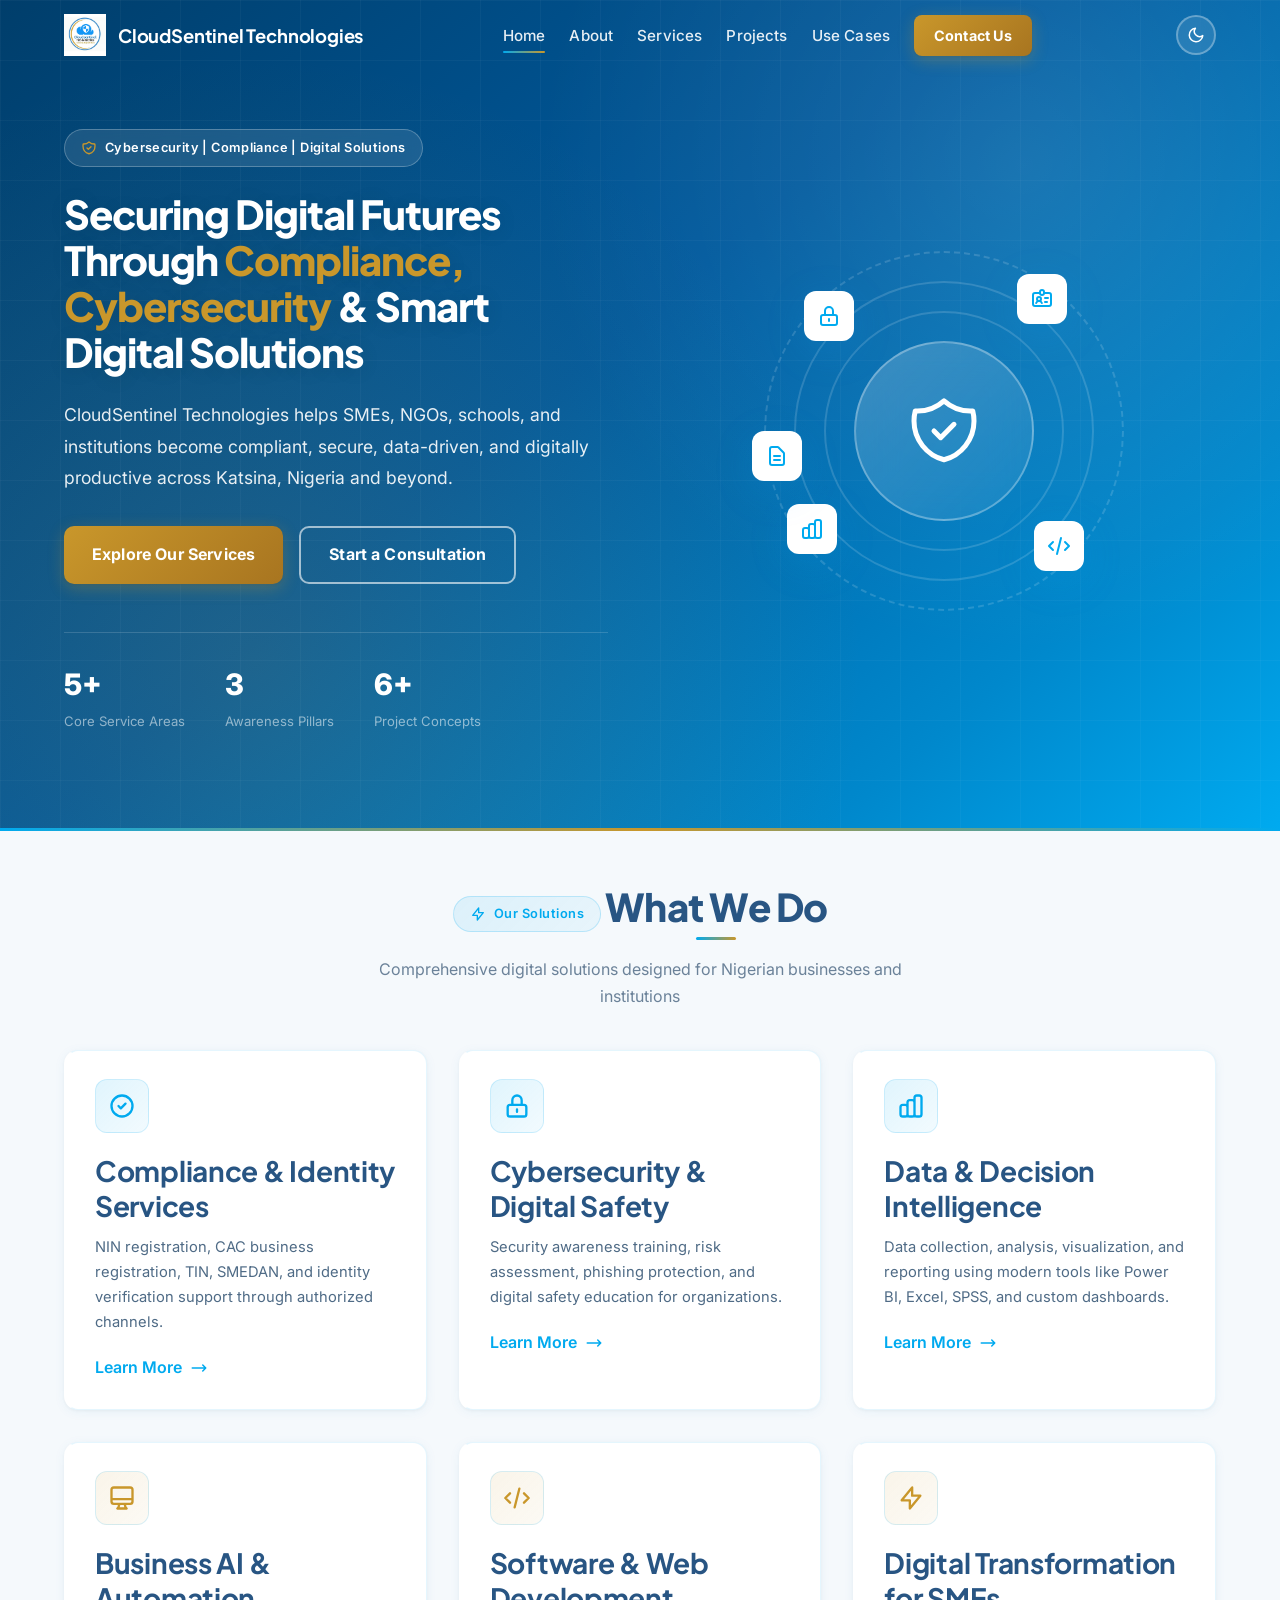
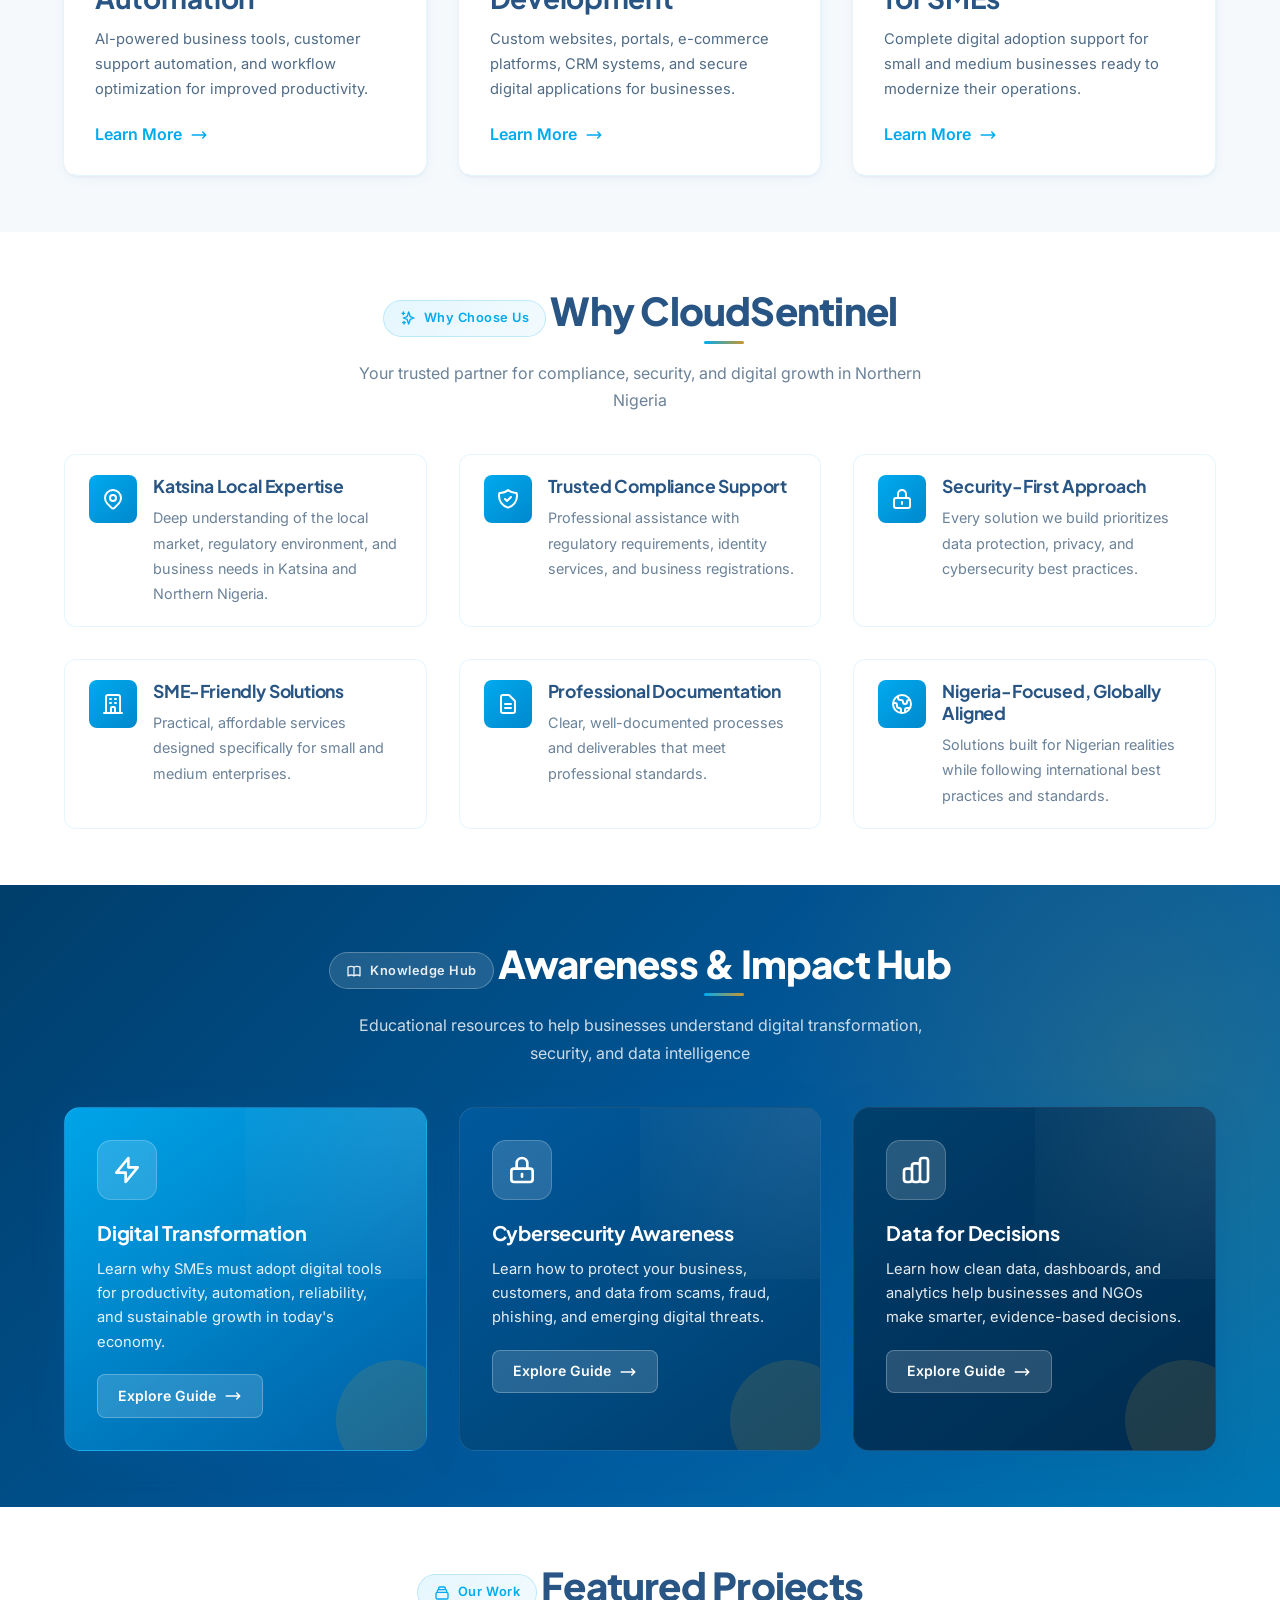
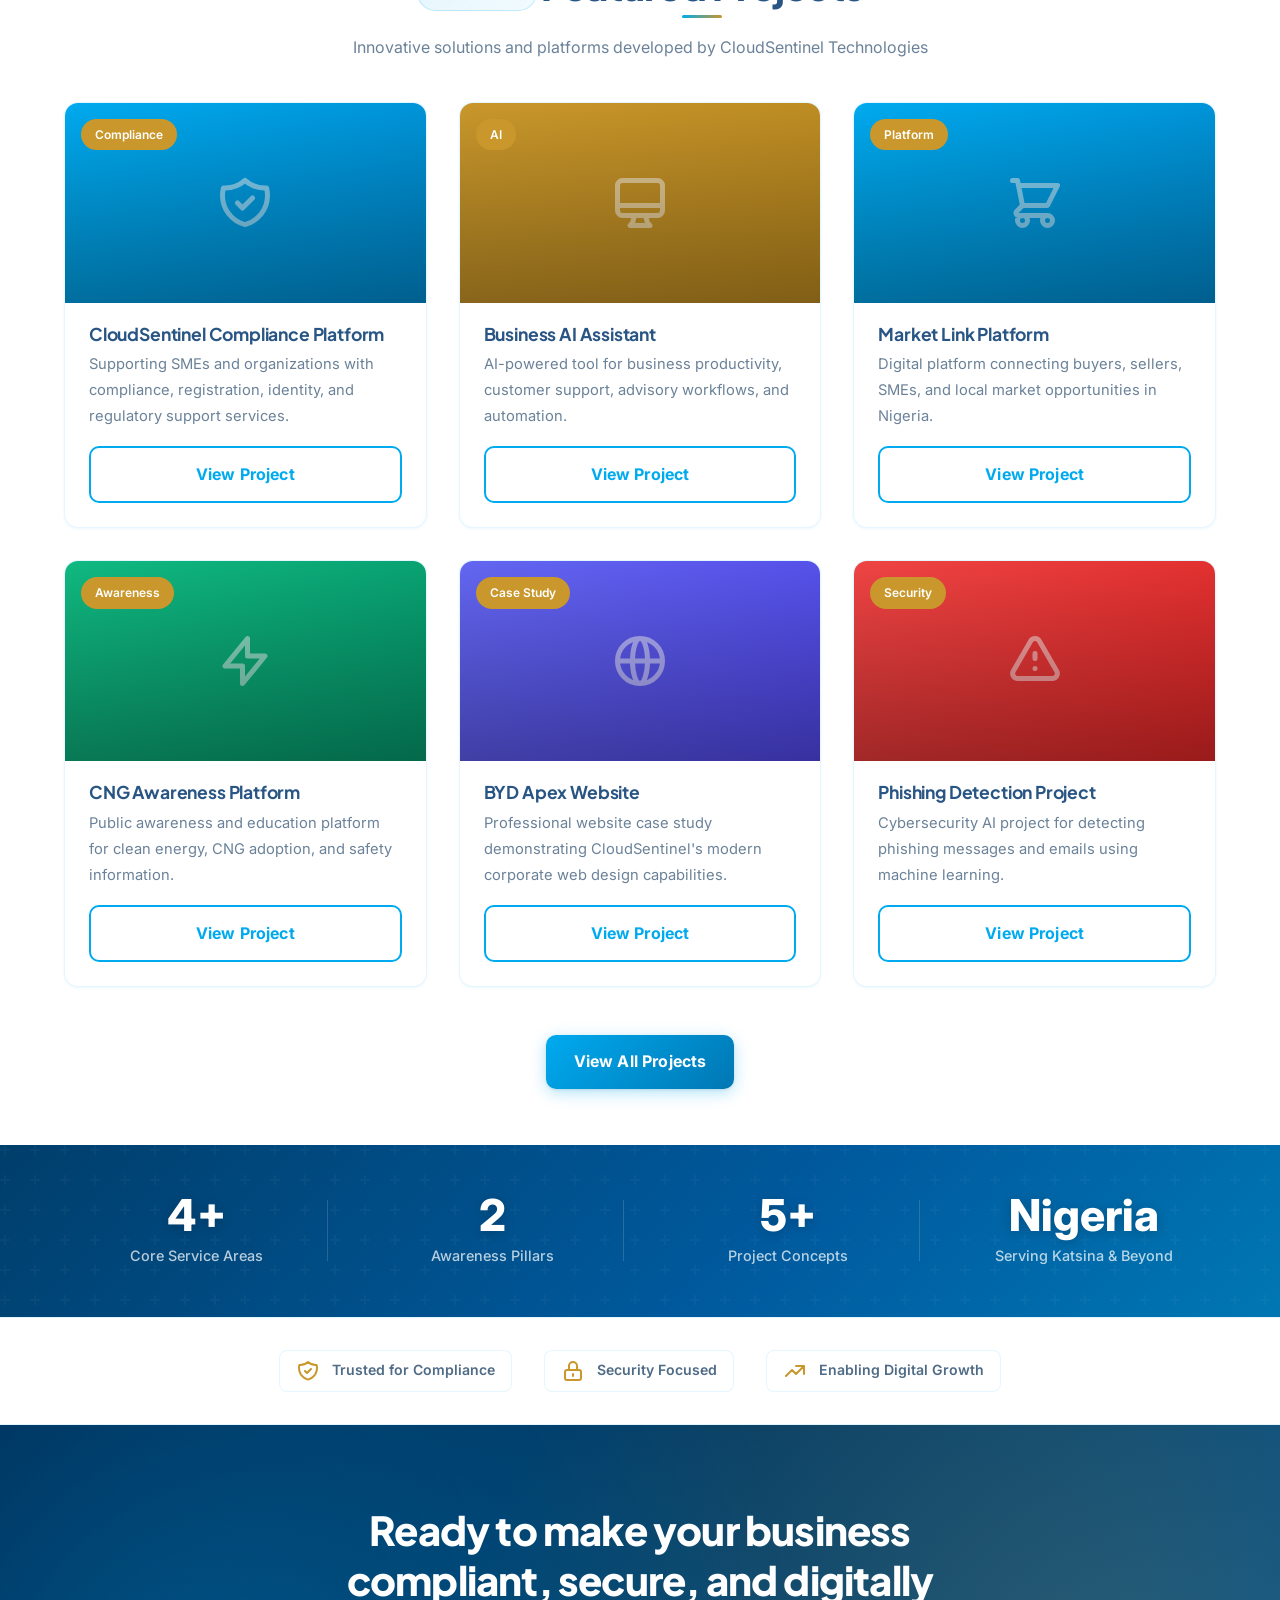
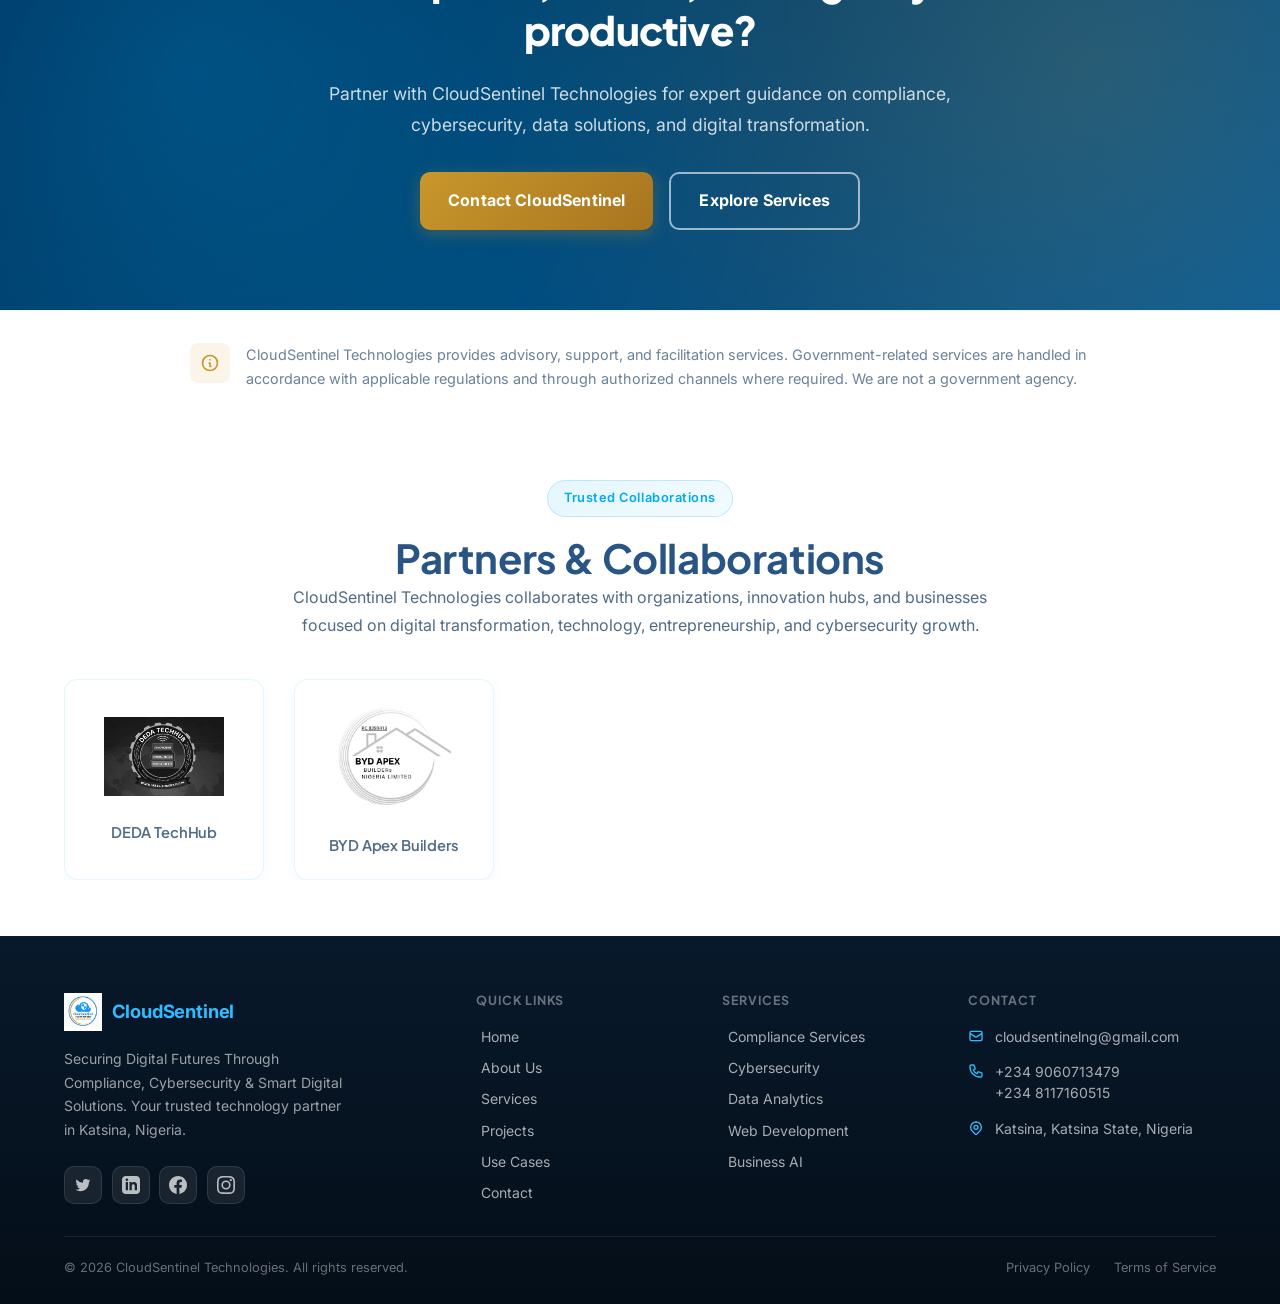
==== index.html @ 040d0634 "Update body class and footer logo source" ====
<!DOCTYPE html>
<html lang="en" data-theme="">

<head>
    <meta charset="UTF-8">
    <meta name="viewport" content="width=device-width, initial-scale=1.0">
    <meta name="description" content="CloudSentinel Technologies - Securing Digital Futures Through Compliance, Cybersecurity & Smart Digital Solutions. Trusted partner for SMEs, NGOs, schools, and institutions in Katsina, Nigeria.">
    <meta name="keywords" content="CloudSentinel, cybersecurity, compliance, digital transformation, NIN registration, CAC registration, data analytics, Katsina, Nigeria">
    <meta name="author" content="CloudSentinel Technologies">
    <meta name="theme-color" content="#00AAEF">

    <title>CloudSentinel Technologies - Securing Your Digital Future</title>

    <!-- Fonts -->
    <link rel="preconnect" href="https://fonts.googleapis.com">
    <link rel="preconnect" href="https://fonts.gstatic.com" crossorigin>
    <link href="https://fonts.googleapis.com/css2?family=Inter:wght@400;500;600;700&family=Plus+Jakarta+Sans:wght@500;600;700;800&display=swap" rel="stylesheet">

    <!-- Styles -->
    <link rel="stylesheet" href="css/style.css">
</head>

<body class="no-hub-bar">
    <!-- ── NAVBAR ─────────────────────────────────────────── -->
<nav class="navbar scrolled" id="mainNav">
    <div class="container">
        <a href="index.html" class="nav-logo">
            <img src="assets/logo.png" alt="CloudSentinel Technologies Logo">
            <span class="nav-logo-text">CloudSentinel Technologies</span>
        </a>

        <ul class="nav-menu">
            <li><a href="index.html" class="nav-link active">Home</a></li>
            <li><a href="about.html" class="nav-link">About</a></li>
            <li><a href="services.html" class="nav-link">Services</a></li>
            <li><a href="projects.html" class="nav-link">Projects</a></li>
            <li><a href="use-cases.html" class="nav-link">Use Cases</a></li>
            <li><a href="contact.html" class="btn btn-gold nav-cta">Contact Us</a></li>
        </ul>

        <button class="nav-toggle" aria-label="Toggle navigation">
            <span></span>
            <span></span>
            <span></span>
        </button>
    </div>
    <div class="nav-overlay"></div>
</nav>

<!-- Hub breadcrumb bar (keeps page context for users) -->
<div class="hub-bar-strip">
    <div class="container hub-bar-inner">
        <span class="hub-back">
            <svg width="14" height="14" fill="none" stroke="currentColor" viewBox="0 0 24 24">
                <path stroke-linecap="round" stroke-linejoin="round" stroke-width="2" d="M15 19l-7-7 7-7"/>
            </svg>
            <a href="index.html#awareness">Knowledge Hub</a>
        </span>
        <div class="hub-pills">
            <a href="cloudsentinel-digitalization.html" class="hub-pill">🚀 Digital Transformation</a>
            <a href="cloudsentinel-cybersecurity.html" class="hub-pill">🛡️ Cybersecurity</a>
            <a href="cloudsentinel-data-insights.html" class="hub-pill">📊 Data Insights</a>
        </div>
    </div>
</div>

    <!-- Hero Section -->
    <section class="hero">
        <div class="hero-grid"></div>
        <div class="container">
            <div class="hero-content">
                <div class="hero-text">
                    <div class="hero-badge">
                        <svg fill="none" stroke="currentColor" viewBox="0 0 24 24">
              <path stroke-linecap="round" stroke-linejoin="round" stroke-width="2" d="M9 12l2 2 4-4m5.618-4.016A11.955 11.955 0 0112 2.944a11.955 11.955 0 01-8.618 3.04A12.02 12.02 0 003 9c0 5.591 3.824 10.29 9 11.622 5.176-1.332 9-6.03 9-11.622 0-1.042-.133-2.052-.382-3.016z"/>
            </svg> Cybersecurity | Compliance | Digital Solutions
                    </div>

                    <h2 class="hero-title">
                        Securing Digital Futures Through <span>Compliance, Cybersecurity</span> & Smart Digital Solutions
                    </h2>

                    <p class="hero-description">
                        CloudSentinel Technologies helps SMEs, NGOs, schools, and institutions become compliant, secure, data-driven, and digitally productive across Katsina, Nigeria and beyond.
                    </p>

                    <div class="hero-buttons">
                        <a href="services.html" class="btn btn-gold">Explore Our Services</a>
                        <a href="contact.html" class="btn btn-outline">Start a Consultation</a>
                    </div>

                    <div class="hero-stats">
                        <div class="stat-item">
                            <span class="stat-number" data-count="5" data-suffix="+">0+</span>
                            <span class="stat-label">Core Service Areas</span>
                        </div>
                        <div class="stat-item">
                            <span class="stat-number" data-count="3" data-suffix="">0</span>
                            <span class="stat-label">Awareness Pillars</span>
                        </div>
                        <div class="stat-item">
                            <span class="stat-number" data-count="6" data-suffix="+">0+</span>
                            <span class="stat-label">Project Concepts</span>
                        </div>
                    </div>
                </div>

                <div class="hero-visual">
                    <div class="hero-shield">
                        <div class="shield-main">
                            <svg fill="none" stroke="currentColor" viewBox="0 0 24 24">
                <path stroke-linecap="round" stroke-linejoin="round" stroke-width="1.5" d="M9 12l2 2 4-4m5.618-4.016A11.955 11.955 0 0112 2.944a11.955 11.955 0 01-8.618 3.04A12.02 12.02 0 003 9c0 5.591 3.824 10.29 9 11.622 5.176-1.332 9-6.03 9-11.622 0-1.042-.133-2.052-.382-3.016z"/>
              </svg>
                        </div>
                        <div class="shield-ring"></div>
                        <div class="shield-ring"></div>
                        <div class="shield-ring"></div>

                        <!-- Floating Icons -->
                        <div class="floating-icon">
                            <svg fill="none" stroke="currentColor" viewBox="0 0 24 24">
                <path stroke-linecap="round" stroke-linejoin="round" stroke-width="2" d="M12 15v2m-6 4h12a2 2 0 002-2v-6a2 2 0 00-2-2H6a2 2 0 00-2 2v6a2 2 0 002 2zm10-10V7a4 4 0 00-8 0v4h8z"/>
              </svg>
                        </div>
                        <div class="floating-icon">
                            <svg fill="none" stroke="currentColor" viewBox="0 0 24 24">
                <path stroke-linecap="round" stroke-linejoin="round" stroke-width="2" d="M10 6H5a2 2 0 00-2 2v9a2 2 0 002 2h14a2 2 0 002-2V8a2 2 0 00-2-2h-5m-4 0V5a2 2 0 114 0v1m-4 0a2 2 0 104 0m-5 8a2 2 0 100-4 2 2 0 000 4zm0 0c1.306 0 2.417.835 2.83 2M9 14a3.001 3.001 0 00-2.83 2M15 11h3m-3 4h2"/>
              </svg>
                        </div>
                        <div class="floating-icon">
                            <svg fill="none" stroke="currentColor" viewBox="0 0 24 24">
                <path stroke-linecap="round" stroke-linejoin="round" stroke-width="2" d="M9 19v-6a2 2 0 00-2-2H5a2 2 0 00-2 2v6a2 2 0 002 2h2a2 2 0 002-2zm0 0V9a2 2 0 012-2h2a2 2 0 012 2v10m-6 0a2 2 0 002 2h2a2 2 0 002-2m0 0V5a2 2 0 012-2h2a2 2 0 012 2v14a2 2 0 01-2 2h-2a2 2 0 01-2-2z"/>
              </svg>
                        </div>
                        <div class="floating-icon">
                            <svg fill="none" stroke="currentColor" viewBox="0 0 24 24">
                <path stroke-linecap="round" stroke-linejoin="round" stroke-width="2" d="M10 20l4-16m4 4l4 4-4 4M6 16l-4-4 4-4"/>
              </svg>
                        </div>
                        <div class="floating-icon">
                            <svg fill="none" stroke="currentColor" viewBox="0 0 24 24">
                <path stroke-linecap="round" stroke-linejoin="round" stroke-width="2" d="M9 12h6m-6 4h6m2 5H7a2 2 0 01-2-2V5a2 2 0 012-2h5.586a1 1 0 01.707.293l5.414 5.414a1 1 0 01.293.707V19a2 2 0 01-2 2z"/>
              </svg>
                        </div>
                    </div>
                </div>
            </div>
        </div>
    </section>

    <!-- What We Do Section -->
    <section id="services">
        <div class="container">
            <div class="section-header reveal">
                <span class="section-badge">
          <svg width="16" height="16" fill="none" stroke="currentColor" viewBox="0 0 24 24">
            <path stroke-linecap="round" stroke-linejoin="round" stroke-width="2" d="M13 10V3L4 14h7v7l9-11h-7z"/>
          </svg>
          Our Solutions
        </span>
                <h2 class="section-title">What We Do</h2>
                <p class="section-subtitle">Comprehensive digital solutions designed for Nigerian businesses and institutions</p>
            </div>

            <div class="grid grid-3">
                <div class="card service-card reveal stagger-1">
                    <div class="card-icon">
                        <svg fill="none" stroke="currentColor" viewBox="0 0 24 24">
              <path stroke-linecap="round" stroke-linejoin="round" stroke-width="2" d="M9 12l2 2 4-4m6 2a9 9 0 11-18 0 9 9 0 0118 0z"/>
            </svg>
                    </div>
                    <h3 class="card-title">Compliance & Identity Services</h3>
                    <p class="card-text">NIN registration, CAC business registration, TIN, SMEDAN, and identity verification support through authorized channels.</p>
                    <a href="services.html#compliance" class="card-link">
            Learn More
            <svg fill="none" stroke="currentColor" viewBox="0 0 24 24">
              <path stroke-linecap="round" stroke-linejoin="round" stroke-width="2" d="M17 8l4 4m0 0l-4 4m4-4H3"/>
            </svg>
          </a>
                </div>

                <div class="card service-card reveal stagger-2">
                    <div class="card-icon">
                        <svg fill="none" stroke="currentColor" viewBox="0 0 24 24">
              <path stroke-linecap="round" stroke-linejoin="round" stroke-width="2" d="M12 15v2m-6 4h12a2 2 0 002-2v-6a2 2 0 00-2-2H6a2 2 0 00-2 2v6a2 2 0 002 2zm10-10V7a4 4 0 00-8 0v4h8z"/>
            </svg>
                    </div>
                    <h3 class="card-title">Cybersecurity & Digital Safety</h3>
                    <p class="card-text">Security awareness training, risk assessment, phishing protection, and digital safety education for organizations.</p>
                    <a href="services.html#security" class="card-link">
            Learn More
            <svg fill="none" stroke="currentColor" viewBox="0 0 24 24">
              <path stroke-linecap="round" stroke-linejoin="round" stroke-width="2" d="M17 8l4 4m0 0l-4 4m4-4H3"/>
            </svg>
          </a>
                </div>

                <div class="card service-card reveal stagger-3">
                    <div class="card-icon">
                        <svg fill="none" stroke="currentColor" viewBox="0 0 24 24">
              <path stroke-linecap="round" stroke-linejoin="round" stroke-width="2" d="M9 19v-6a2 2 0 00-2-2H5a2 2 0 00-2 2v6a2 2 0 002 2h2a2 2 0 002-2zm0 0V9a2 2 0 012-2h2a2 2 0 012 2v10m-6 0a2 2 0 002 2h2a2 2 0 002-2m0 0V5a2 2 0 012-2h2a2 2 0 012 2v14a2 2 0 01-2 2h-2a2 2 0 01-2-2z"/>
            </svg>
                    </div>
                    <h3 class="card-title">Data & Decision Intelligence</h3>
                    <p class="card-text">Data collection, analysis, visualization, and reporting using modern tools like Power BI, Excel, SPSS, and custom dashboards.</p>
                    <a href="services.html#data" class="card-link">
            Learn More
            <svg fill="none" stroke="currentColor" viewBox="0 0 24 24">
              <path stroke-linecap="round" stroke-linejoin="round" stroke-width="2" d="M17 8l4 4m0 0l-4 4m4-4H3"/>
            </svg>
          </a>
                </div>

                <div class="card service-card reveal stagger-4">
                    <div class="card-icon gold">
                        <svg fill="none" stroke="currentColor" viewBox="0 0 24 24">
              <path stroke-linecap="round" stroke-linejoin="round" stroke-width="2" d="M9.75 17L9 20l-1 1h8l-1-1-.75-3M3 13h18M5 17h14a2 2 0 002-2V5a2 2 0 00-2-2H5a2 2 0 00-2 2v10a2 2 0 002 2z"/>
            </svg>
                    </div>
                    <h3 class="card-title">Business AI & Automation</h3>
                    <p class="card-text">AI-powered business tools, customer support automation, and workflow optimization for improved productivity.</p>
                    <a href="services.html#ai" class="card-link">
            Learn More
            <svg fill="none" stroke="currentColor" viewBox="0 0 24 24">
              <path stroke-linecap="round" stroke-linejoin="round" stroke-width="2" d="M17 8l4 4m0 0l-4 4m4-4H3"/>
            </svg>
          </a>
                </div>

                <div class="card service-card reveal stagger-5">
                    <div class="card-icon gold">
                        <svg fill="none" stroke="currentColor" viewBox="0 0 24 24">
              <path stroke-linecap="round" stroke-linejoin="round" stroke-width="2" d="M10 20l4-16m4 4l4 4-4 4M6 16l-4-4 4-4"/>
            </svg>
                    </div>
                    <h3 class="card-title">Software & Web Development</h3>
                    <p class="card-text">Custom websites, portals, e-commerce platforms, CRM systems, and secure digital applications for businesses.</p>
                    <a href="services.html#development" class="card-link">
            Learn More
            <svg fill="none" stroke="currentColor" viewBox="0 0 24 24">
              <path stroke-linecap="round" stroke-linejoin="round" stroke-width="2" d="M17 8l4 4m0 0l-4 4m4-4H3"/>
            </svg>
          </a>
                </div>

                <div class="card service-card reveal stagger-6">
                    <div class="card-icon gold">
                        <svg fill="none" stroke="currentColor" viewBox="0 0 24 24">
              <path stroke-linecap="round" stroke-linejoin="round" stroke-width="2" d="M13 10V3L4 14h7v7l9-11h-7z"/>
            </svg>
                    </div>
                    <h3 class="card-title">Digital Transformation for SMEs</h3>
                    <p class="card-text">Complete digital adoption support for small and medium businesses ready to modernize their operations.</p>
                    <a href="services.html#transformation" class="card-link">
            Learn More
            <svg fill="none" stroke="currentColor" viewBox="0 0 24 24">
              <path stroke-linecap="round" stroke-linejoin="round" stroke-width="2" d="M17 8l4 4m0 0l-4 4m4-4H3"/>
            </svg>
          </a>
                </div>
            </div>
        </div>
    </section>

    <!-- Why CloudSentinel Section -->
    <section class="why-section">
        <div class="container">
            <div class="section-header reveal">
                <span class="section-badge">
          <svg width="16" height="16" fill="none" stroke="currentColor" viewBox="0 0 24 24">
            <path stroke-linecap="round" stroke-linejoin="round" stroke-width="2" d="M5 3v4M3 5h4M6 17v4m-2-2h4m5-16l2.286 6.857L21 12l-5.714 2.143L13 21l-2.286-6.857L5 12l5.714-2.143L13 3z"/>
          </svg>
          Why Choose Us
        </span>
                <h2 class="section-title">Why CloudSentinel</h2>
                <p class="section-subtitle">Your trusted partner for compliance, security, and digital growth in Northern Nigeria</p>
            </div>

            <div class="why-grid">
                <div class="why-item reveal stagger-1">
                    <div class="why-icon">
                        <svg fill="none" stroke="currentColor" viewBox="0 0 24 24">
              <path stroke-linecap="round" stroke-linejoin="round" stroke-width="2" d="M17.657 16.657L13.414 20.9a1.998 1.998 0 01-2.827 0l-4.244-4.243a8 8 0 1111.314 0z"/>
              <path stroke-linecap="round" stroke-linejoin="round" stroke-width="2" d="M15 11a3 3 0 11-6 0 3 3 0 016 0z"/>
            </svg>
                    </div>
                    <div class="why-content">
                        <h4>Katsina Local Expertise</h4>
                        <p>Deep understanding of the local market, regulatory environment, and business needs in Katsina and Northern Nigeria.</p>
                    </div>
                </div>

                <div class="why-item reveal stagger-2">
                    <div class="why-icon">
                        <svg fill="none" stroke="currentColor" viewBox="0 0 24 24">
              <path stroke-linecap="round" stroke-linejoin="round" stroke-width="2" d="M9 12l2 2 4-4m5.618-4.016A11.955 11.955 0 0112 2.944a11.955 11.955 0 01-8.618 3.04A12.02 12.02 0 003 9c0 5.591 3.824 10.29 9 11.622 5.176-1.332 9-6.03 9-11.622 0-1.042-.133-2.052-.382-3.016z"/>
            </svg>
                    </div>
                    <div class="why-content">
                        <h4>Trusted Compliance Support</h4>
                        <p>Professional assistance with regulatory requirements, identity services, and business registrations.</p>
                    </div>
                </div>

                <div class="why-item reveal stagger-3">
                    <div class="why-icon">
                        <svg fill="none" stroke="currentColor" viewBox="0 0 24 24">
              <path stroke-linecap="round" stroke-linejoin="round" stroke-width="2" d="M12 15v2m-6 4h12a2 2 0 002-2v-6a2 2 0 00-2-2H6a2 2 0 00-2 2v6a2 2 0 002 2zm10-10V7a4 4 0 00-8 0v4h8z"/>
            </svg>
                    </div>
                    <div class="why-content">
                        <h4>Security-First Approach</h4>
                        <p>Every solution we build prioritizes data protection, privacy, and cybersecurity best practices.</p>
                    </div>
                </div>

                <div class="why-item reveal stagger-4">
                    <div class="why-icon">
                        <svg fill="none" stroke="currentColor" viewBox="0 0 24 24">
              <path stroke-linecap="round" stroke-linejoin="round" stroke-width="2" d="M19 21V5a2 2 0 00-2-2H7a2 2 0 00-2 2v16m14 0h2m-2 0h-5m-9 0H3m2 0h5M9 7h1m-1 4h1m4-4h1m-1 4h1m-5 10v-5a1 1 0 011-1h2a1 1 0 011 1v5m-4 0h4"/>
            </svg>
                    </div>
                    <div class="why-content">
                        <h4>SME-Friendly Solutions</h4>
                        <p>Practical, affordable services designed specifically for small and medium enterprises.</p>
                    </div>
                </div>

                <div class="why-item reveal stagger-5">
                    <div class="why-icon">
                        <svg fill="none" stroke="currentColor" viewBox="0 0 24 24">
              <path stroke-linecap="round" stroke-linejoin="round" stroke-width="2" d="M9 12h6m-6 4h6m2 5H7a2 2 0 01-2-2V5a2 2 0 012-2h5.586a1 1 0 01.707.293l5.414 5.414a1 1 0 01.293.707V19a2 2 0 01-2 2z"/>
            </svg>
                    </div>
                    <div class="why-content">
                        <h4>Professional Documentation</h4>
                        <p>Clear, well-documented processes and deliverables that meet professional standards.</p>
                    </div>
                </div>

                <div class="why-item reveal stagger-6">
                    <div class="why-icon">
                        <svg fill="none" stroke="currentColor" viewBox="0 0 24 24">
              <path stroke-linecap="round" stroke-linejoin="round" stroke-width="2" d="M3.055 11H5a2 2 0 012 2v1a2 2 0 002 2 2 2 0 012 2v2.945M8 3.935V5.5A2.5 2.5 0 0010.5 8h.5a2 2 0 012 2 2 2 0 104 0 2 2 0 012-2h1.064M15 20.488V18a2 2 0 012-2h3.064M21 12a9 9 0 11-18 0 9 9 0 0118 0z"/>
            </svg>
                    </div>
                    <div class="why-content">
                        <h4>Nigeria-Focused, Globally Aligned</h4>
                        <p>Solutions built for Nigerian realities while following international best practices and standards.</p>
                    </div>
                </div>
            </div>
        </div>
    </section>

    <!-- Awareness & Impact Hub Section -->
    <section id="awareness">
        <div class="container">
            <div class="section-header reveal">
                <span class="section-badge">
          <svg width="16" height="16" fill="none" stroke="currentColor" viewBox="0 0 24 24">
            <path stroke-linecap="round" stroke-linejoin="round" stroke-width="2" d="M12 6.253v13m0-13C10.832 5.477 9.246 5 7.5 5S4.168 5.477 3 6.253v13C4.168 18.477 5.754 18 7.5 18s3.332.477 4.5 1.253m0-13C13.168 5.477 14.754 5 16.5 5c1.747 0 3.332.477 4.5 1.253v13C19.832 18.477 18.247 18 16.5 18c-1.746 0-3.332.477-4.5 1.253"/>
          </svg>
          Knowledge Hub
        </span>
                <h2 class="section-title">Awareness & Impact Hub</h2>
                <p class="section-subtitle">Educational resources to help businesses understand digital transformation, security, and data intelligence</p>
            </div>

            <div class="grid grid-3">
                <div class="awareness-card reveal stagger-1">
                    <div class="awareness-icon">
                        <svg fill="none" stroke="currentColor" viewBox="0 0 24 24">
              <path stroke-linecap="round" stroke-linejoin="round" stroke-width="2" d="M13 10V3L4 14h7v7l9-11h-7z"/>
            </svg>
                    </div>
                    <h3 class="awareness-title">Digital Transformation</h3>
                    <p class="awareness-text">Learn why SMEs must adopt digital tools for productivity, automation, reliability, and sustainable growth in today's economy.</p>
                    <a href="cloudsentinel-digitalization.html" class="awareness-link">
            Explore Guide
            <svg fill="none" stroke="currentColor" viewBox="0 0 24 24" width="18" height="18">
              <path stroke-linecap="round" stroke-linejoin="round" stroke-width="2" d="M17 8l4 4m0 0l-4 4m4-4H3"/>
            </svg>
          </a>
                </div>

                <div class="awareness-card reveal stagger-2">
                    <div class="awareness-icon">
                        <svg fill="none" stroke="currentColor" viewBox="0 0 24 24">
              <path stroke-linecap="round" stroke-linejoin="round" stroke-width="2" d="M12 15v2m-6 4h12a2 2 0 002-2v-6a2 2 0 00-2-2H6a2 2 0 00-2 2v6a2 2 0 002 2zm10-10V7a4 4 0 00-8 0v4h8z"/>
            </svg>
                    </div>
                    <h3 class="awareness-title">Cybersecurity Awareness</h3>
                    <p class="awareness-text">Learn how to protect your business, customers, and data from scams, fraud, phishing, and emerging digital threats.</p>
                    <a href="cloudsentinel-cybersecurity.html" class="awareness-link">
            Explore Guide
            <svg fill="none" stroke="currentColor" viewBox="0 0 24 24" width="18" height="18">
              <path stroke-linecap="round" stroke-linejoin="round" stroke-width="2" d="M17 8l4 4m0 0l-4 4m4-4H3"/>
            </svg>
          </a>
                </div>

                <div class="awareness-card reveal stagger-3">
                    <div class="awareness-icon">
                        <svg fill="none" stroke="currentColor" viewBox="0 0 24 24">
              <path stroke-linecap="round" stroke-linejoin="round" stroke-width="2" d="M9 19v-6a2 2 0 00-2-2H5a2 2 0 00-2 2v6a2 2 0 002 2h2a2 2 0 002-2zm0 0V9a2 2 0 012-2h2a2 2 0 012 2v10m-6 0a2 2 0 002 2h2a2 2 0 002-2m0 0V5a2 2 0 012-2h2a2 2 0 012 2v14a2 2 0 01-2 2h-2a2 2 0 01-2-2z"/>
            </svg>
                    </div>
                    <h3 class="awareness-title">Data for Decisions</h3>
                    <p class="awareness-text">Learn how clean data, dashboards, and analytics help businesses and NGOs make smarter, evidence-based decisions.</p>
                    <a href="cloudsentinel-data-insights.html" class="awareness-link">
            Explore Guide
            <svg fill="none" stroke="currentColor" viewBox="0 0 24 24" width="18" height="18">
              <path stroke-linecap="round" stroke-linejoin="round" stroke-width="2" d="M17 8l4 4m0 0l-4 4m4-4H3"/>
            </svg>
          </a>
                </div>
            </div>
        </div>
    </section>

    <!-- Featured Projects Section -->
    <section class="why-section" id="projects">
        <div class="container">
            <div class="section-header reveal">
                <span class="section-badge">
          <svg width="16" height="16" fill="none" stroke="currentColor" viewBox="0 0 24 24">
            <path stroke-linecap="round" stroke-linejoin="round" stroke-width="2" d="M19 11H5m14 0a2 2 0 012 2v6a2 2 0 01-2 2H5a2 2 0 01-2-2v-6a2 2 0 012-2m14 0V9a2 2 0 00-2-2M5 11V9a2 2 0 012-2m0 0V5a2 2 0 012-2h6a2 2 0 012 2v2M7 7h10"/>
          </svg>
          Our Work
        </span>
                <h2 class="section-title">Featured Projects</h2>
                <p class="section-subtitle">Innovative solutions and platforms developed by CloudSentinel Technologies</p>
            </div>

            <div class="grid grid-3">
                <div class="project-card reveal stagger-1">
                    <div class="project-image">
                        <span class="project-badge">Compliance</span>
                        <svg fill="none" stroke="currentColor" viewBox="0 0 24 24">
              <path stroke-linecap="round" stroke-linejoin="round" stroke-width="2" d="M9 12l2 2 4-4m5.618-4.016A11.955 11.955 0 0112 2.944a11.955 11.955 0 01-8.618 3.04A12.02 12.02 0 003 9c0 5.591 3.824 10.29 9 11.622 5.176-1.332 9-6.03 9-11.622 0-1.042-.133-2.052-.382-3.016z"/>
            </svg>
                    </div>
                    <div class="project-content">
                        <h4 class="project-title">CloudSentinel Compliance Platform</h4>
                        <p class="project-text">Supporting SMEs and organizations with compliance, registration, identity, and regulatory support services.</p>
                        <a href="projects.html" class="btn btn-secondary" style="width: 100%;">View Project</a>
                    </div>
                </div>

                <div class="project-card reveal stagger-2">
                    <div class="project-image" style="background: linear-gradient(135deg, var(--gold), var(--gold-dark));">
                        <span class="project-badge">AI</span>
                        <svg fill="none" stroke="currentColor" viewBox="0 0 24 24">
              <path stroke-linecap="round" stroke-linejoin="round" stroke-width="2" d="M9.75 17L9 20l-1 1h8l-1-1-.75-3M3 13h18M5 17h14a2 2 0 002-2V5a2 2 0 00-2-2H5a2 2 0 00-2 2v10a2 2 0 002 2z"/>
            </svg>
                    </div>
                    <div class="project-content">
                        <h4 class="project-title">Business AI Assistant</h4>
                        <p class="project-text">AI-powered tool for business productivity, customer support, advisory workflows, and automation.</p>
                        <a href="projects.html" class="btn btn-secondary" style="width: 100%;">View Project</a>
                    </div>
                </div>

                <div class="project-card reveal stagger-3">
                    <div class="project-image">
                        <span class="project-badge">Platform</span>
                        <svg fill="none" stroke="currentColor" viewBox="0 0 24 24">
              <path stroke-linecap="round" stroke-linejoin="round" stroke-width="2" d="M3 3h2l.4 2M7 13h10l4-8H5.4M7 13L5.4 5M7 13l-2.293 2.293c-.63.63-.184 1.707.707 1.707H17m0 0a2 2 0 100 4 2 2 0 000-4zm-8 2a2 2 0 11-4 0 2 2 0 014 0z"/>
            </svg>
                    </div>
                    <div class="project-content">
                        <h4 class="project-title">Market Link Platform</h4>
                        <p class="project-text">Digital platform connecting buyers, sellers, SMEs, and local market opportunities in Nigeria.</p>
                        <a href="projects.html" class="btn btn-secondary" style="width: 100%;">View Project</a>
                    </div>
                </div>

                <div class="project-card reveal stagger-4">
                    <div class="project-image" style="background: linear-gradient(135deg, #10B981, #059669);">
                        <span class="project-badge">Awareness</span>
                        <svg fill="none" stroke="currentColor" viewBox="0 0 24 24">
              <path stroke-linecap="round" stroke-linejoin="round" stroke-width="2" d="M13 10V3L4 14h7v7l9-11h-7z"/>
            </svg>
                    </div>
                    <div class="project-content">
                        <h4 class="project-title">CNG Awareness Platform</h4>
                        <p class="project-text">Public awareness and education platform for clean energy, CNG adoption, and safety information.</p>
                        <a href="projects.html" class="btn btn-secondary" style="width: 100%;">View Project</a>
                    </div>
                </div>

                <div class="project-card reveal stagger-5">
                    <div class="project-image" style="background: linear-gradient(135deg, #6366F1, #4F46E5);">
                        <span class="project-badge">Case Study</span>
                        <svg fill="none" stroke="currentColor" viewBox="0 0 24 24">
              <path stroke-linecap="round" stroke-linejoin="round" stroke-width="2" d="M21 12a9 9 0 01-9 9m9-9a9 9 0 00-9-9m9 9H3m9 9a9 9 0 01-9-9m9 9c1.657 0 3-4.03 3-9s-1.343-9-3-9m0 18c-1.657 0-3-4.03-3-9s1.343-9 3-9m-9 9a9 9 0 019-9"/>
            </svg>
                    </div>
                    <div class="project-content">
                        <h4 class="project-title">BYD Apex Website</h4>
                        <p class="project-text">Professional website case study demonstrating CloudSentinel's modern corporate web design capabilities.</p>
                        <a href="projects.html" class="btn btn-secondary" style="width: 100%;">View Project</a>
                    </div>
                </div>

                <div class="project-card reveal stagger-6">
                    <div class="project-image" style="background: linear-gradient(135deg, #EF4444, #DC2626);">
                        <span class="project-badge">Security</span>
                        <svg fill="none" stroke="currentColor" viewBox="0 0 24 24">
              <path stroke-linecap="round" stroke-linejoin="round" stroke-width="2" d="M12 9v2m0 4h.01m-6.938 4h13.856c1.54 0 2.502-1.667 1.732-3L13.732 4c-.77-1.333-2.694-1.333-3.464 0L3.34 16c-.77 1.333.192 3 1.732 3z"/>
            </svg>
                    </div>
                    <div class="project-content">
                        <h4 class="project-title">Phishing Detection Project</h4>
                        <p class="project-text">Cybersecurity AI project for detecting phishing messages and emails using machine learning.</p>
                        <a href="projects.html" class="btn btn-secondary" style="width: 100%;">View Project</a>
                    </div>
                </div>
            </div>

            <div class="text-center mt-5 reveal">
                <a href="projects.html" class="btn btn-primary">View All Projects</a>
            </div>
        </div>
    </section>

    <!-- Stats Section -->
    <section class="stats-section">
        <div class="container">
            <div class="stats-grid">
                <div class="stats-item reveal stagger-1">
                    <span class="stats-number" data-count="5" data-suffix="+">0+</span>
                    <span class="stats-label">Core Service Areas</span>
                </div>
                <div class="stats-item reveal stagger-2">
                    <span class="stats-number" data-count="3" data-suffix="">0</span>
                    <span class="stats-label">Awareness Pillars</span>
                </div>
                <div class="stats-item reveal stagger-3">
                    <span class="stats-number" data-count="6" data-suffix="+">0+</span>
                    <span class="stats-label">Project Concepts</span>
                </div>
                <div class="stats-item reveal stagger-4">
                    <span class="stats-number">Nigeria</span>
                    <span class="stats-label">Serving Katsina & Beyond</span>
                </div>
            </div>
        </div>
    </section>

    <!-- Trust Section -->
    <section class="trust-section">
        <div class="container">
            <div class="trust-content">
                <div class="trust-item">
                    <svg fill="none" stroke="currentColor" viewBox="0 0 24 24">
            <path stroke-linecap="round" stroke-linejoin="round" stroke-width="2" d="M9 12l2 2 4-4m5.618-4.016A11.955 11.955 0 0112 2.944a11.955 11.955 0 01-8.618 3.04A12.02 12.02 0 003 9c0 5.591 3.824 10.29 9 11.622 5.176-1.332 9-6.03 9-11.622 0-1.042-.133-2.052-.382-3.016z"/>
          </svg>
                    <span>Trusted for Compliance</span>
                </div>
                <div class="trust-item">
                    <svg fill="none" stroke="currentColor" viewBox="0 0 24 24">
            <path stroke-linecap="round" stroke-linejoin="round" stroke-width="2" d="M12 15v2m-6 4h12a2 2 0 002-2v-6a2 2 0 00-2-2H6a2 2 0 00-2 2v6a2 2 0 002 2zm10-10V7a4 4 0 00-8 0v4h8z"/>
          </svg>
                    <span>Security Focused</span>
                </div>
                <div class="trust-item">
                    <svg fill="none" stroke="currentColor" viewBox="0 0 24 24">
            <path stroke-linecap="round" stroke-linejoin="round" stroke-width="2" d="M13 7h8m0 0v8m0-8l-8 8-4-4-6 6"/>
          </svg>
                    <span>Enabling Digital Growth</span>
                </div>
            </div>
        </div>
    </section>

    <!-- CTA Section -->
    <section class="cta-section">
        <div class="container">
            <div class="cta-content reveal">
                <h2 class="cta-title">Ready to make your business compliant, secure, and digitally productive?</h2>
                <p class="cta-text">Partner with CloudSentinel Technologies for expert guidance on compliance, cybersecurity, data solutions, and digital transformation.</p>
                <div class="btn-group justify-center">
                    <a href="contact.html" class="btn btn-gold">Contact CloudSentinel</a>
                    <a href="services.html" class="btn btn-outline">Explore Services</a>
                </div>
            </div>
        </div>
    </section>

    <!-- Disclaimer Section -->
    <section class="disclaimer-section">
        <div class="container">
            <div class="disclaimer-content">
                <div class="disclaimer-icon">
                    <svg fill="none" stroke="currentColor" viewBox="0 0 24 24">
            <path stroke-linecap="round" stroke-linejoin="round" stroke-width="2" d="M13 16h-1v-4h-1m1-4h.01M21 12a9 9 0 11-18 0 9 9 0 0118 0z"/>
          </svg>
                </div>
                <p class="disclaimer-text">
                    CloudSentinel Technologies provides advisory, support, and facilitation services. Government-related services are handled in accordance with applicable regulations and through authorized channels where required. We are not a government agency.
                </p>
            </div>
        </div>
    </section>
    <section class="partners-section">
        <div class="container">

            <div class="section-header">
                <span class="section-badge">Trusted Collaborations</span>

                <h2>
                    Partners & Collaborations
                </h2>

                <p>
                    CloudSentinel Technologies collaborates with organizations, innovation hubs, and businesses focused on digital transformation, technology, entrepreneurship, and cybersecurity growth.
                </p>
            </div>

            <div class="partners-slider">

                <div class="partners-track">

                    <!-- Partner 1 -->
                    <div class="partner-card">
                        <img src="assets/deda-logo.jpg" alt="DEDA TechHub Logo">
                        <h4>DEDA TechHub</h4>
                    </div>

                    <!-- Partner 2 -->
                    <div class="partner-card">
                        <img src="assets/byd-logo.jpg" alt="BYD Apex Builders Logo">
                        <h4>BYD Apex Builders</h4>
                    </div>

                </div>

            </div>

        </div>
    </section>
    <!-- Footer -->
    <footer class="footer">
        <div class="container">
            <div class="footer-grid">
                <div class="footer-brand">
                    <div class="footer-logo">
                        <img src="assets/logo.png" alt="CloudSentinel Technologies">
                        <span>CloudSentinel</span>
                    </div>
                    <p class="footer-tagline">
                        Securing Digital Futures Through Compliance, Cybersecurity & Smart Digital Solutions. Your trusted technology partner in Katsina, Nigeria.
                    </p>
                    <div class="footer-social">
                        <a href="#" class="social-link" aria-label="Twitter">
                            <svg fill="currentColor" viewBox="0 0 24 24">
                <path d="M8.29 20.251c7.547 0 11.675-6.253 11.675-11.675 0-.178 0-.355-.012-.53A8.348 8.348 0 0022 5.92a8.19 8.19 0 01-2.357.646 4.118 4.118 0 001.804-2.27 8.224 8.224 0 01-2.605.996 4.107 4.107 0 00-6.993 3.743 11.65 11.65 0 01-8.457-4.287 4.106 4.106 0 001.27 5.477A4.072 4.072 0 012.8 9.713v.052a4.105 4.105 0 003.292 4.022 4.095 4.095 0 01-1.853.07 4.108 4.108 0 003.834 2.85A8.233 8.233 0 012 18.407a11.616 11.616 0 006.29 1.84"/>
              </svg>
                        </a>
                        <a href="#" class="social-link" aria-label="LinkedIn">
                            <svg fill="currentColor" viewBox="0 0 24 24">
                <path d="M19 0h-14c-2.761 0-5 2.239-5 5v14c0 2.761 2.239 5 5 5h14c2.762 0 5-2.239 5-5v-14c0-2.761-2.238-5-5-5zm-11 19h-3v-11h3v11zm-1.5-12.268c-.966 0-1.75-.79-1.75-1.764s.784-1.764 1.75-1.764 1.75.79 1.75 1.764-.783 1.764-1.75 1.764zm13.5 12.268h-3v-5.604c0-3.368-4-3.113-4 0v5.604h-3v-11h3v1.765c1.396-2.586 7-2.777 7 2.476v6.759z"/>
              </svg>
                        </a>
                        <a href="#" class="social-link" aria-label="Facebook">
                            <svg fill="currentColor" viewBox="0 0 24 24">
                <path d="M24 12.073c0-6.627-5.373-12-12-12s-12 5.373-12 12c0 5.99 4.388 10.954 10.125 11.854v-8.385H7.078v-3.47h3.047V9.43c0-3.007 1.792-4.669 4.533-4.669 1.312 0 2.686.235 2.686.235v2.953H15.83c-1.491 0-1.956.925-1.956 1.874v2.25h3.328l-.532 3.47h-2.796v8.385C19.612 23.027 24 18.062 24 12.073z"/>
              </svg>
                        </a>
                        <a href="#" class="social-link" aria-label="Instagram">
                            <svg fill="currentColor" viewBox="0 0 24 24">
                                <path d="M12 2.163c3.204 0 3.584.012 4.85.07 3.252.148 4.771 1.691 4.919 4.919.058 1.265.069 1.645.069 4.849 0 3.205-.012 3.584-.069 4.849-.149 3.225-1.664 4.771-4.919 4.919-1.266.058-1.644.07-4.85.07-3.204 0-3.584-.012-4.849-.07-3.26-.149-4.771-1.699-4.919-4.92-.058-1.265-.07-1.644-.07-4.849 0-3.204.013-3.583.07-4.849.149-3.227 1.664-4.771 4.919-4.919 1.266-.057 1.645-.069 4.849-.069zM12 0C8.741 0 8.333.014 7.053.072 2.695.272.273 2.69.073 7.052.014 8.333 0 8.741 0 12c0 3.259.014 3.668.072 4.948.2 4.358 2.618 6.78 6.98 6.98C8.333 23.986 8.741 24 12 24c3.259 0 3.668-.014 4.948-.072 4.354-.2 6.782-2.618 6.979-6.98.059-1.28.073-1.689.073-4.948 0-3.259-.014-3.667-.072-4.947-.196-4.354-2.617-6.78-6.979-6.98C15.668.014 15.259 0 12 0zm0 5.838a6.162 6.162 0 100 12.324 6.162 6.162 0 000-12.324zM12 16a4 4 0 110-8 4 4 0 010 8zm6.406-11.845a1.44 1.44 0 100 2.881 1.44 1.44 0 000-2.881z"/>
                            </svg>
                        </a>
                    </div>
                </div>

                <div class="footer-column">
                    <h4 class="footer-title">Quick Links</h4>
                    <ul class="footer-links">
                        <li><a href="index.html" class="footer-link">Home</a></li>
                        <li><a href="about.html" class="footer-link">About Us</a></li>
                        <li><a href="services.html" class="footer-link">Services</a></li>
                        <li><a href="projects.html" class="footer-link">Projects</a></li>
                        <li><a href="use-cases.html" class="footer-link">Use Cases</a></li>
                        <li><a href="contact.html" class="footer-link">Contact</a></li>
                    </ul>
                </div>

                <div class="footer-column">
                    <h4 class="footer-title">Services</h4>
                    <ul class="footer-links">
                        <li><a href="services.html#compliance" class="footer-link">Compliance Services</a></li>
                        <li><a href="services.html#security" class="footer-link">Cybersecurity</a></li>
                        <li><a href="services.html#data" class="footer-link">Data Analytics</a></li>
                        <li><a href="services.html#development" class="footer-link">Web Development</a></li>
                        <li><a href="services.html#ai" class="footer-link">Business AI</a></li>
                    </ul>
                </div>

                <div class="footer-column">
                    <h4 class="footer-title">Contact</h4>
                    <div class="footer-contact-item">
                        <svg fill="none" stroke="currentColor" viewBox="0 0 24 24">
              <path stroke-linecap="round" stroke-linejoin="round" stroke-width="2" d="M3 8l7.89 5.26a2 2 0 002.22 0L21 8M5 19h14a2 2 0 002-2V7a2 2 0 00-2-2H5a2 2 0 00-2 2v10a2 2 0 002 2z"/>
            </svg>
                        <span>cloudsentinelng@gmail.com</span>
                    </div>
                    <div class="footer-contact-item">
                        <svg fill="none" stroke="currentColor" viewBox="0 0 24 24">
              <path stroke-linecap="round" stroke-linejoin="round" stroke-width="2" d="M3 5a2 2 0 012-2h3.28a1 1 0 01.948.684l1.498 4.493a1 1 0 01-.502 1.21l-2.257 1.13a11.042 11.042 0 005.516 5.516l1.13-2.257a1 1 0 011.21-.502l4.493 1.498a1 1 0 01.684.949V19a2 2 0 01-2 2h-1C9.716 21 3 14.284 3 6V5z"/>
            </svg>
                        <span>+234 9060713479<br>+234 8117160515</span>
                    </div>
                    <div class="footer-contact-item">
                        <svg fill="none" stroke="currentColor" viewBox="0 0 24 24">
              <path stroke-linecap="round" stroke-linejoin="round" stroke-width="2" d="M17.657 16.657L13.414 20.9a1.998 1.998 0 01-2.827 0l-4.244-4.243a8 8 0 1111.314 0z"/>
              <path stroke-linecap="round" stroke-linejoin="round" stroke-width="2" d="M15 11a3 3 0 11-6 0 3 3 0 016 0z"/>
            </svg>
                        <span>Katsina, Katsina State, Nigeria</span>
                    </div>
                </div>
            </div>

            <div class="footer-bottom">
                <p class="footer-copyright">&copy; 2026 CloudSentinel Technologies. All rights reserved.</p>
                <div class="footer-legal">
                    <a href="#">Privacy Policy</a>
                    <a href="#">Terms of Service</a>
                </div>
            </div>
        </div>
    </footer>

    <!-- Scripts -->
    <script src="js/main.js"></script>
</body>

</html>
---- css/style.css ----
/* ===================================
   CloudSentinel Technologies
   Main Stylesheet
   =================================== */


/* CSS Variables - Brand Colors */

:root {
    --primary: #00AAEF;
    --primary-light: #33BBFF;
    --primary-dark: #0088CC;
    --gold: #C9972B;
    --gold-light: #D4A83A;
    --gold-dark: #B8871F;
    --white: #FFFFFF;
    --off-white: #F8FBFE;
    --gray-50: #F0F7FC;
    --gray-100: #E1EFF8;
    --gray-200: #C8DFF0;
    --gray-300: #A3C9E3;
    --gray-400: #7EB3D6;
    --gray-500: #5A9DC9;
    --gray-600: #3D7BA8;
    --gray-700: #2D5A7D;
    --gray-800: #2a5d8a;
    --gray-900: #375f83;
    --text-primary: #285583;
    --text-secondary: #4f6b86;
    --text-muted: #6B8299;
    --success: #10B981;
    --warning: #F59E0B;
    --danger: #EF4444;
    --shadow-sm: 0 1px 3px rgba(0, 170, 239, 0.08);
    --shadow-md: 0 4px 12px rgba(0, 170, 239, 0.12);
    --shadow-lg: 0 10px 40px rgba(0, 170, 239, 0.15);
    --shadow-xl: 0 20px 60px rgba(0, 170, 239, 0.18);
    --radius-sm: 8px;
    --radius-md: 12px;
    --radius-lg: 16px;
    --radius-xl: 24px;
    --transition-fast: 0.2s ease;
    --transition-normal: 0.3s ease;
    --transition-slow: 0.5s ease;
}


/* Reset & Base */

*,
*::before,
*::after {
    margin: 0;
    padding: 0;
    box-sizing: border-box;
}

html {
    scroll-behavior: smooth;
    font-size: 16px;
}

body {
    font-family: 'Inter', -apple-system, BlinkMacSystemFont, 'Segoe UI', Roboto, sans-serif;
    background-color: var(--white);
    color: var(--text-primary);
    line-height: 1.6;
    overflow-x: hidden;
}
/* ── Shared navbar override for hub pages ──────────────── */

/* Hub breadcrumb strip */
.hub-bar-strip {
    background: #f0f7fc;
    border-bottom: 1px solid rgba(0,170,239,.15);
    padding: 0.55rem 0;
    margin-top: 70px;   /* matches fixed navbar height */
}
.hub-bar-inner {
    display: flex;
    align-items: center;
    justify-content: space-between;
    gap: 1rem;
    flex-wrap: wrap;
}
.hub-back {
    display: flex;
    align-items: center;
    gap: 0.35rem;
    font-size: 0.8rem;
    color: #5a9dc9;
}
.hub-back a { color: inherit; text-decoration: none; font-weight: 500; }
.hub-back a:hover { color: #00aaef; }
.hub-pills {
    display: flex;
    gap: 0.5rem;
    flex-wrap: wrap;
}
.hub-pill {
    font-size: 0.75rem;
    font-weight: 500;
    padding: 0.3rem 0.75rem;
    border-radius: 999px;
    background: #fff;
    border: 1px solid rgba(0,170,239,.3);
    color: #3d7ba8;
    text-decoration: none;
    transition: all 0.2s ease;
}
.hub-pill:hover, .hub-pill.active {
    background: #00aaef;
    color: #fff;
    border-color: #00aaef;
}
@media (max-width: 600px) {
    .hub-bar-strip { display: none; }
}


/* Typography */

h1,
h2,
h3,
h4,
h5,
h6 {
    font-family: 'Plus Jakarta Sans', 'Inter', sans-serif;
    font-weight: 500;
    line-height: 1;
    color: var(--text-primary);
}

h1 {
    font-size: clamp(2rem, 5vw, 3.5rem);
}

h2 {
    font-size: clamp(1.75rem, 4vw, 2.5rem);
}

h3 {
    font-size: clamp(1.25rem, 3vw, 1.75rem);
}

h4 {
    font-size: clamp(1.1rem, 2.5vw, 1.35rem);
}

h5 {
    font-size: 1.1rem;
}

h6 {
    font-size: 1rem;
}

p {
    color: var(--text-secondary);
    line-height: 1.7;
}

a {
    text-decoration: none;
    color: inherit;
    transition: color var(--transition-fast);
}

img {
    max-width: 100%;
    height: auto;
    display: block;
}

ul,
ol {
    list-style: none;
}


/* Container */

.container {
    width: 100%;
    max-width: 1200px;
    margin: 0 auto;
    padding: 0 1.5rem;
}

.container-lg {
    max-width: 1400px;
}


/* Section Spacing */

section {
    padding: 5rem 0;
}

.section-header {
    text-align: center;
    max-width: 700px;
    margin: 0 auto 3.5rem;
}

.section-badge {
    display: inline-flex;
    align-items: center;
    gap: 0.5rem;
    padding: 0.5rem 1rem;
    background: linear-gradient(135deg, rgba(0, 170, 239, 0.1), rgba(0, 170, 239, 0.05));
    border: 1px solid rgba(0, 170, 239, 0.2);
    border-radius: 50px;
    font-size: 0.85rem;
    font-weight: 600;
    color: var(--primary);
    margin-bottom: 1rem;
}

.section-title {
    margin-bottom: 1rem;
}

.section-subtitle {
    font-size: 1.1rem;
    color: var(--text-muted);
}


/* Buttons */

.btn {
    display: inline-flex;
    align-items: center;
    justify-content: center;
    gap: 0.5rem;
    padding: 0.875rem 1.75rem;
    font-size: 1rem;
    font-weight: 600;
    border-radius: var(--radius-md);
    border: none;
    cursor: pointer;
    transition: all var(--transition-normal);
    text-decoration: none;
    white-space: nowrap;
}

.btn-primary {
    background: linear-gradient(135deg, var(--primary), var(--primary-dark));
    color: var(--white);
    box-shadow: 0 4px 20px rgba(0, 170, 239, 0.3);
}

.btn-primary:hover {
    transform: translateY(-2px);
    box-shadow: 0 8px 30px rgba(0, 170, 239, 0.4);
}

.btn-secondary {
    background: var(--white);
    color: var(--primary);
    border: 2px solid var(--primary);
}

.btn-secondary:hover {
    background: var(--primary);
    color: var(--white);
}

.btn-gold {
    background: linear-gradient(135deg, var(--gold), var(--gold-dark));
    color: var(--white);
    box-shadow: 0 4px 20px rgba(201, 151, 43, 0.3);
}

.btn-gold:hover {
    transform: translateY(-2px);
    box-shadow: 0 8px 30px rgba(201, 151, 43, 0.4);
}

.btn-outline {
    background: transparent;
    color: var(--white);
    border: 2px solid var(--white);
}

.btn-outline:hover {
    background: var(--white);
    color: var(--primary);
}

.btn-group {
    display: flex;
    flex-wrap: wrap;
    gap: 1rem;
}


/* ===================================
   Navigation
   =================================== */

.navbar {
    position: fixed;
    top: 0;
    left: 0;
    right: 0;
    z-index: 1000;
    padding: 1rem 0;
    transition: all var(--transition-normal);
}

.navbar.scrolled {
    background: rgba(255, 255, 255, 0.95);
    backdrop-filter: blur(20px);
    box-shadow: var(--shadow-md);
    padding: 0.75rem 0;
}

.navbar .container {
    display: flex;
    align-items: center;
    justify-content: space-between;
}

.nav-logo {
    display: flex;
    align-items: center;
    gap: 0.75rem;
}

.nav-logo img {
    height: 45px;
    width: auto;
}

.nav-logo-text {
    font-family: 'Plus Jakarta Sans', sans-serif;
    font-weight: 700;
    font-size: 1.25rem;
    color: var(--white);
    transition: color var(--transition-normal);
}

.navbar.scrolled .nav-logo-text {
    color: var(--primary);
}

.nav-menu {
    display: flex;
    align-items: center;
    gap: 2rem;
}

.nav-link {
    font-weight: 500;
    color: rgba(255, 255, 255, 0.9);
    padding: 0.5rem 0;
    position: relative;
    transition: color var(--transition-fast);
}

.navbar.scrolled .nav-link {
    color: var(--text-secondary);
}

.nav-link:hover,
.nav-link.active {
    color: var(--white);
}

.navbar.scrolled .nav-link:hover,
.navbar.scrolled .nav-link.active {
    color: var(--primary);
}

.nav-link::after {
    content: '';
    position: absolute;
    bottom: 0;
    left: 0;
    width: 0;
    height: 2px;
    background: var(--gold);
    transition: width var(--transition-normal);
}

.nav-link:hover::after,
.nav-link.active::after {
    width: 100%;
}

.nav-cta {
    padding: 0.625rem 1.25rem;
    font-size: 0.9rem;
}

.nav-toggle {
    display: none;
    flex-direction: column;
    gap: 5px;
    background: none;
    border: none;
    cursor: pointer;
    padding: 0.5rem;
}

.nav-toggle span {
    width: 24px;
    height: 2px;
    background: var(--white);
    transition: all var(--transition-normal);
}

.navbar.scrolled .nav-toggle span {
    background: var(--text-primary);
}


/* Mobile Navigation */

@media (max-width: 968px) {
    .nav-menu {
        position: fixed;
        top: 0;
        right: -100%;
        width: 280px;
        height: 100vh;
        background: var(--white);
        flex-direction: column;
        align-items: flex-start;
        padding: 5rem 2rem 2rem;
        gap: 1rem;
        box-shadow: var(--shadow-xl);
        transition: right var(--transition-normal);
    }
    .nav-menu.active {
        right: 0;
    }
    .nav-link {
        color: var(--text-primary);
        font-size: 1.1rem;
        width: 100%;
        padding: 0.75rem 0;
        border-bottom: 1px solid var(--gray-100);
    }
    .nav-link:hover {
        color: var(--primary);
    }
    .nav-cta {
        margin-top: 1rem;
        width: 100%;
        justify-content: center;
    }
    .nav-toggle {
        display: flex;
        z-index: 1001;
    }
    .nav-toggle.active span:nth-child(1) {
        transform: rotate(45deg) translate(5px, 5px);
    }
    .nav-toggle.active span:nth-child(2) {
        opacity: 0;
    }
    .nav-toggle.active span:nth-child(3) {
        transform: rotate(-45deg) translate(5px, -5px);
    }
}

.nav-overlay {
    position: fixed;
    top: 0;
    left: 0;
    width: 100%;
    height: 100%;
    background: rgba(0, 0, 0, 0.5);
    opacity: 0;
    visibility: hidden;
    transition: all var(--transition-normal);
    z-index: 999;
}

.nav-overlay.active {
    opacity: 1;
    visibility: visible;
}


/* ===================================
   Hero Section
   =================================== */

.hero {
    position: relative;
    min-height: 100vh;
    display: flex;
    align-items: center;
    background: linear-gradient(135deg, var(--primary) 0%, var(--primary-dark) 50%, #0077B3 100%);
    overflow: hidden;
    padding-top: 80px;
}

.hero::before {
    content: '';
    position: absolute;
    top: 0;
    left: 0;
    right: 0;
    bottom: 0;
    background: radial-gradient(circle at 20% 80%, rgba(201, 151, 43, 0.15) 0%, transparent 50%), radial-gradient(circle at 80% 20%, rgba(255, 255, 255, 0.1) 0%, transparent 40%);
    pointer-events: none;
}

.hero-grid {
    position: absolute;
    top: 0;
    left: 0;
    right: 0;
    bottom: 0;
    background-image: linear-gradient(rgba(255, 255, 255, 0.03) 1px, transparent 1px), linear-gradient(90deg, rgba(255, 255, 255, 0.03) 1px, transparent 1px);
    background-size: 60px 60px;
    animation: gridMove 20s linear infinite;
}

@keyframes gridMove {
    0% {
        transform: translate(0, 0);
    }
    100% {
        transform: translate(60px, 60px);
    }
}

.hero-content {
    position: relative;
    z-index: 2;
    display: grid;
    grid-template-columns: 1fr 1fr;
    gap: 4rem;
    align-items: center;
}

.hero-text {
    color: var(--white);
}

.hero-badge {
    display: inline-flex;
    align-items: center;
    gap: 0.5rem;
    padding: 0.5rem 1rem;
    background: rgba(255, 255, 255, 0.1);
    border: 1px solid rgba(255, 255, 255, 0.2);
    border-radius: 50px;
    font-size: 0.85rem;
    color: var(--white);
    margin-bottom: 1.5rem;
    backdrop-filter: blur(10px);
}

.hero-badge svg {
    width: 16px;
    height: 16px;
    color: var(--gold);
}

.hero-title {
    color: var(--white);
    margin-bottom: 1.5rem;
    text-shadow: 0 2px 20px rgba(0, 0, 0, 0.1);
}

.hero-title span {
    color: var(--gold);
}

.hero-description {
    font-size: 1.15rem;
    color: rgba(255, 255, 255, 0.9);
    margin-bottom: 2rem;
    line-height: 1.8;
}

.hero-buttons {
    display: flex;
    flex-wrap: wrap;
    gap: 1rem;
    margin-bottom: 3rem;
}

.hero-stats {
    display: flex;
    gap: 2.5rem;
    padding-top: 2rem;
    border-top: 1px solid rgba(255, 255, 255, 0.2);
}

.stat-item {
    text-align: left;
}

.stat-number {
    font-size: 2rem;
    font-weight: 700;
    color: var(--white);
    display: block;
}

.stat-label {
    font-size: 0.9rem;
    color: rgba(255, 255, 255, 0.7);
}

.hero-visual {
    position: relative;
    display: flex;
    align-items: center;
    justify-content: center;
}

.hero-shield {
    position: relative;
    width: 350px;
    height: 350px;
}

.shield-main {
    position: absolute;
    top: 50%;
    left: 50%;
    transform: translate(-50%, -50%);
    width: 180px;
    height: 180px;
    background: linear-gradient(135deg, rgba(255, 255, 255, 0.2), rgba(255, 255, 255, 0.05));
    border: 2px solid rgba(255, 255, 255, 0.3);
    border-radius: 50%;
    display: flex;
    align-items: center;
    justify-content: center;
    backdrop-filter: blur(20px);
    animation: shieldPulse 3s ease-in-out infinite;
}

@keyframes shieldPulse {
    0%,
    100% {
        transform: translate(-50%, -50%) scale(1);
    }
    50% {
        transform: translate(-50%, -50%) scale(1.05);
    }
}

.shield-main svg {
    width: 80px;
    height: 80px;
    color: var(--white);
}

.shield-ring {
    position: absolute;
    top: 50%;
    left: 50%;
    transform: translate(-50%, -50%);
    border: 2px solid rgba(255, 255, 255, 0.15);
    border-radius: 50%;
}

.shield-ring:nth-child(2) {
    width: 240px;
    height: 240px;
    animation: ringRotate 20s linear infinite;
}

.shield-ring:nth-child(3) {
    width: 300px;
    height: 300px;
    animation: ringRotate 30s linear infinite reverse;
}

.shield-ring:nth-child(4) {
    width: 360px;
    height: 360px;
    border-style: dashed;
    animation: ringRotate 40s linear infinite;
}

@keyframes ringRotate {
    from {
        transform: translate(-50%, -50%) rotate(0deg);
    }
    to {
        transform: translate(-50%, -50%) rotate(360deg);
    }
}

.floating-icon {
    position: absolute;
    width: 50px;
    height: 50px;
    background: var(--white);
    border-radius: var(--radius-md);
    display: flex;
    align-items: center;
    justify-content: center;
    box-shadow: var(--shadow-lg);
    animation: floatIcon 4s ease-in-out infinite;
}

.floating-icon svg {
    width: 24px;
    height: 24px;
    color: var(--primary);
}

.floating-icon:nth-child(5) {
    top: 10%;
    left: 10%;
    animation-delay: 0s;
}

.floating-icon:nth-child(6) {
    top: 5%;
    right: 15%;
    animation-delay: 0.5s;
}

.floating-icon:nth-child(7) {
    bottom: 15%;
    left: 5%;
    animation-delay: 1s;
}

.floating-icon:nth-child(8) {
    bottom: 10%;
    right: 10%;
    animation-delay: 1.5s;
}

.floating-icon:nth-child(9) {
    top: 50%;
    left: -5%;
    animation-delay: 2s;
}

@keyframes floatIcon {
    0%,
    100% {
        transform: translateY(0);
    }
    50% {
        transform: translateY(-10px);
    }
}

@media (max-width: 968px) {
    .hero-content {
        grid-template-columns: 1fr;
        text-align: center;
    }
    .hero-visual {
        order: -1;
        margin-bottom: 2rem;
    }
    .hero-shield {
        width: 280px;
        height: 280px;
    }
    .hero-stats {
        justify-content: center;
    }
    .hero-buttons {
        justify-content: center;
    }
}

@media (max-width: 576px) {
    .hero-stats {
        flex-direction: column;
        gap: 1.5rem;
        align-items: center;
    }
    .stat-item {
        text-align: center;
    }
}


/* ===================================
   Cards
   =================================== */

.card {
    background: var(--white);
    border-radius: var(--radius-lg);
    padding: 2rem;
    box-shadow: var(--shadow-sm);
    border: 1px solid var(--gray-100);
    transition: all var(--transition-normal);
}

.card:hover {
    transform: translateY(-5px);
    box-shadow: var(--shadow-lg);
    border-color: rgba(0, 170, 239, 0.2);
}

.card-icon {
    width: 60px;
    height: 60px;
    background: linear-gradient(135deg, rgba(0, 170, 239, 0.1), rgba(0, 170, 239, 0.05));
    border-radius: var(--radius-md);
    display: flex;
    align-items: center;
    justify-content: center;
    margin-bottom: 1.5rem;
}

.card-icon svg {
    width: 28px;
    height: 28px;
    color: var(--primary);
}

.card-icon.gold {
    background: linear-gradient(135deg, rgba(201, 151, 43, 0.1), rgba(201, 151, 43, 0.05));
}

.card-icon.gold svg {
    color: var(--gold);
}

.card-title {
    margin-bottom: 0.75rem;
}

.card-text {
    font-size: 0.95rem;
    line-height: 1.7;
}

.card-link {
    display: inline-flex;
    align-items: center;
    gap: 0.5rem;
    margin-top: 1.25rem;
    font-weight: 600;
    color: var(--primary);
    transition: gap var(--transition-fast);
}

.card-link:hover {
    gap: 0.75rem;
}

.card-link svg {
    width: 18px;
    height: 18px;
}


/* Service Card Variant */

.service-card {
    position: relative;
    overflow: hidden;
}

.service-card::before {
    content: '';
    position: absolute;
    top: 0;
    left: 0;
    right: 0;
    height: 4px;
    background: linear-gradient(90deg, var(--primary), var(--gold));
    transform: scaleX(0);
    transform-origin: left;
    transition: transform var(--transition-normal);
}

.service-card:hover::before {
    transform: scaleX(1);
}


/* Project Card */

.project-card {
    position: relative;
    background: var(--white);
    border-radius: var(--radius-lg);
    overflow: hidden;
    box-shadow: var(--shadow-sm);
    border: 1px solid var(--gray-100);
    transition: all var(--transition-normal);
}

.project-card:hover {
    transform: translateY(-8px);
    box-shadow: var(--shadow-xl);
}

.project-image {
    position: relative;
    height: 200px;
    background: linear-gradient(135deg, var(--primary), var(--primary-dark));
    display: flex;
    align-items: center;
    justify-content: center;
    overflow: hidden;
}

.project-image svg {
    width: 60px;
    height: 60px;
    color: var(--white);
    opacity: 0.5;
}

.project-image::after {
    content: '';
    position: absolute;
    top: 0;
    left: 0;
    right: 0;
    bottom: 0;
    background: linear-gradient(to top, rgba(0, 0, 0, 0.3), transparent);
}

.project-badge {
    position: absolute;
    top: 1rem;
    left: 1rem;
    padding: 0.375rem 0.875rem;
    background: var(--gold);
    color: var(--white);
    font-size: 0.75rem;
    font-weight: 600;
    border-radius: 50px;
    z-index: 1;
}

.project-content {
    padding: 1.5rem;
}

.project-title {
    margin-bottom: 0.5rem;
    font-size: 1.25rem;
}

.project-text {
    font-size: 0.9rem;
    margin-bottom: 1rem;
    color: var(--text-muted);
}


/* Awareness Hub Cards */

.awareness-card {
    position: relative;
    background: linear-gradient(135deg, var(--primary), var(--primary-dark));
    color: var(--white);
    border-radius: var(--radius-xl);
    padding: 2.5rem;
    overflow: hidden;
    transition: all var(--transition-normal);
}

.awareness-card::before {
    content: '';
    position: absolute;
    top: -50%;
    right: -50%;
    width: 100%;
    height: 100%;
    background: radial-gradient(circle, rgba(255, 255, 255, 0.1), transparent);
    transition: transform var(--transition-slow);
}

.awareness-card:hover::before {
    transform: translate(-20%, 20%);
}

.awareness-card:hover {
    transform: translateY(-8px);
    box-shadow: var(--shadow-xl);
}

.awareness-icon {
    width: 70px;
    height: 70px;
    background: rgba(255, 255, 255, 0.15);
    border-radius: var(--radius-md);
    display: flex;
    align-items: center;
    justify-content: center;
    margin-bottom: 1.5rem;
}

.awareness-icon svg {
    width: 32px;
    height: 32px;
    color: var(--white);
}

.awareness-title {
    color: var(--white);
    margin-bottom: 1rem;
    font-size: 1.5rem;
}

.awareness-text {
    color: rgba(255, 255, 255, 0.9);
    font-size: 1rem;
    line-height: 1.7;
    margin-bottom: 1.5rem;
}

.awareness-link {
    display: inline-flex;
    align-items: center;
    gap: 0.5rem;
    padding: 0.75rem 1.5rem;
    background: var(--white);
    color: var(--primary);
    font-weight: 600;
    border-radius: var(--radius-md);
    transition: all var(--transition-fast);
}

.awareness-link:hover {
    gap: 0.75rem;
    box-shadow: 0 4px 15px rgba(0, 0, 0, 0.2);
}


/* Team Card */

.team-card {
    text-align: center;
    padding: 2rem;
}

.team-avatar {
    width: 120px;
    height: 120px;
    margin: 0 auto 1.5rem;
    background: linear-gradient(135deg, var(--primary), var(--primary-dark));
    border-radius: 50%;
    display: flex;
    align-items: center;
    justify-content: center;
    font-size: 2.5rem;
    font-weight: 700;
    color: var(--white);
    position: relative;
}

.team-avatar::after {
    content: '';
    position: absolute;
    inset: -4px;
    border: 2px solid var(--gold);
    border-radius: 50%;
}

.team-name {
    margin-bottom: 0.25rem;
}

.team-role {
    color: var(--primary);
    font-weight: 600;
    font-size: 0.9rem;
    margin-bottom: 1rem;
}

.team-bio {
    font-size: 0.9rem;
    color: var(--text-muted);
}


/* ===================================
   Grid Layouts
   =================================== */

.grid {
    display: grid;
    gap: 2rem;
}

.grid-2 {
    grid-template-columns: repeat(2, 1fr);
}

.grid-3 {
    grid-template-columns: repeat(3, 1fr);
}

.grid-4 {
    grid-template-columns: repeat(4, 1fr);
}

@media (max-width: 1024px) {
    .grid-4 {
        grid-template-columns: repeat(2, 1fr);
    }
    .grid-3 {
        grid-template-columns: repeat(2, 1fr);
    }
}

@media (max-width: 768px) {
    .grid-4,
    .grid-3,
    .grid-2 {
        grid-template-columns: 1fr;
    }
}


/* ===================================
   Why Section
   =================================== */

.why-section {
    background: var(--off-white);
}

.why-grid {
    display: grid;
    grid-template-columns: repeat(3, 1fr);
    gap: 2rem;
}

.why-item {
    display: flex;
    align-items: flex-start;
    gap: 1rem;
    padding: 1.5rem;
    background: var(--white);
    border-radius: var(--radius-lg);
    border: 1px solid var(--gray-100);
    transition: all var(--transition-normal);
}

.why-item:hover {
    border-color: rgba(0, 170, 239, 0.3);
    box-shadow: var(--shadow-md);
}

.why-icon {
    width: 48px;
    height: 48px;
    min-width: 48px;
    background: linear-gradient(135deg, var(--primary), var(--primary-dark));
    border-radius: var(--radius-sm);
    display: flex;
    align-items: center;
    justify-content: center;
}

.why-icon svg {
    width: 24px;
    height: 24px;
    color: var(--white);
}

.why-content h4 {
    margin-bottom: 0.5rem;
    font-size: 1.1rem;
}

.why-content p {
    font-size: 0.9rem;
    color: var(--text-muted);
}

@media (max-width: 1024px) {
    .why-grid {
        grid-template-columns: repeat(2, 1fr);
    }
}

@media (max-width: 576px) {
    .why-grid {
        grid-template-columns: 1fr;
    }
}


/* ===================================
   Stats Section
   =================================== */

.stats-section {
    background: linear-gradient(135deg, var(--primary), var(--primary-dark));
    padding: 4rem 0;
}

.stats-grid {
    display: grid;
    grid-template-columns: repeat(4, 1fr);
    gap: 2rem;
    text-align: center;
}

.stats-item {
    color: var(--white);
}

.stats-number {
    font-size: 3rem;
    font-weight: 700;
    display: block;
    line-height: 1;
    margin-bottom: 0.5rem;
}

.stats-label {
    font-size: 1rem;
    opacity: 0.9;
}

@media (max-width: 768px) {
    .stats-grid {
        grid-template-columns: repeat(2, 1fr);
    }
}


/* ===================================
   CTA Section
   =================================== */

.cta-section {
    position: relative;
    background: linear-gradient(135deg, var(--gray-800), var(--gray-900));
    padding: 5rem 0;
    overflow: hidden;
}

.cta-section::before {
    content: '';
    position: absolute;
    top: 0;
    left: 0;
    right: 0;
    bottom: 0;
    background: radial-gradient(circle at 20% 50%, rgba(0, 170, 239, 0.2) 0%, transparent 50%), radial-gradient(circle at 80% 50%, rgba(201, 151, 43, 0.15) 0%, transparent 50%);
}

.cta-content {
    position: relative;
    z-index: 1;
    text-align: center;
    max-width: 700px;
    margin: 0 auto;
}

.cta-title {
    color: var(--white);
    margin-bottom: 1.5rem;
}

.cta-text {
    color: rgba(255, 255, 255, 0.8);
    font-size: 1.1rem;
    margin-bottom: 2rem;
}


/* ===================================
   Trust Section
   =================================== */

.trust-section {
    background: var(--gray-50);
    padding: 3rem 0;
    border-top: 1px solid var(--gray-100);
    border-bottom: 1px solid var(--gray-100);
}

.trust-content {
    display: flex;
    align-items: center;
    justify-content: center;
    gap: 3rem;
    flex-wrap: wrap;
}

.trust-item {
    display: flex;
    align-items: center;
    gap: 0.75rem;
    color: var(--text-muted);
    font-size: 0.95rem;
}

.trust-item svg {
    width: 24px;
    height: 24px;
    color: var(--gold);
}


/* ===================================
   Footer
   =================================== */

.footer {
    background: var(--gray-900);
    color: var(--white);
    padding: 4rem 0 2rem;
}

.footer-grid {
    display: grid;
    grid-template-columns: 2fr 1fr 1fr 1fr;
    gap: 3rem;
    margin-bottom: 3rem;
}

.footer-brand {
    max-width: 320px;
}

.footer-logo {
    display: flex;
    align-items: center;
    gap: 0.75rem;
    margin-bottom: 1rem;
}

.footer-logo img {
    height: 40px;
}

.footer-logo span {
    font-weight: 700;
    font-size: 1.25rem;
}

.footer-tagline {
    color: rgba(255, 255, 255, 0.7);
    font-size: 0.95rem;
    line-height: 1.7;
    margin-bottom: 1.5rem;
}

.footer-social {
    display: flex;
    gap: 1rem;
}

.social-link {
    width: 40px;
    height: 40px;
    background: rgba(255, 255, 255, 0.1);
    border-radius: var(--radius-sm);
    display: flex;
    align-items: center;
    justify-content: center;
    transition: all var(--transition-fast);
}

.social-link:hover {
    background: var(--primary);
    transform: translateY(-3px);
}

.social-link svg {
    width: 20px;
    height: 20px;
}

.footer-title {
    font-size: 1rem;
    font-weight: 600;
    margin-bottom: 1.25rem;
    color: var(--white);
}

.footer-links {
    display: flex;
    flex-direction: column;
    gap: 0.75rem;
}

.footer-link {
    color: rgba(255, 255, 255, 0.7);
    font-size: 0.9rem;
    transition: color var(--transition-fast);
}

.footer-link:hover {
    color: var(--primary-light);
}

.footer-contact-item {
    display: flex;
    align-items: flex-start;
    gap: 0.75rem;
    color: rgba(255, 255, 255, 0.7);
    font-size: 0.9rem;
    margin-bottom: 1rem;
}

.footer-contact-item svg {
    width: 18px;
    height: 18px;
    min-width: 18px;
    color: var(--primary-light);
    margin-top: 2px;
}

.footer-bottom {
    padding-top: 2rem;
    border-top: 1px solid rgba(255, 255, 255, 0.1);
    display: flex;
    justify-content: space-between;
    align-items: center;
    flex-wrap: wrap;
    gap: 1rem;
}

.footer-copyright {
    color: rgba(255, 255, 255, 0.6);
    font-size: 0.9rem;
}

.footer-legal {
    display: flex;
    gap: 2rem;
}

.footer-legal a {
    color: rgba(255, 255, 255, 0.6);
    font-size: 0.85rem;
    transition: color var(--transition-fast);
}

.footer-legal a:hover {
    color: var(--white);
}

@media (max-width: 968px) {
    .footer-grid {
        grid-template-columns: repeat(2, 1fr);
    }
    .footer-brand {
        grid-column: span 2;
    }
}

@media (max-width: 576px) {
    .footer-grid {
        grid-template-columns: 1fr;
    }
    .footer-brand {
        grid-column: span 1;
    }
    .footer-bottom {
        flex-direction: column;
        text-align: center;
    }
}


/* ===================================
   Page Headers
   =================================== */

.page-header {
    background: linear-gradient(135deg, var(--primary), var(--primary-dark));
    padding: 8rem 0 4rem;
    text-align: center;
    position: relative;
    overflow: hidden;
}

.page-header::before {
    content: '';
    position: absolute;
    top: 0;
    left: 0;
    right: 0;
    bottom: 0;
    background: radial-gradient(circle at 30% 70%, rgba(201, 151, 43, 0.1) 0%, transparent 50%), radial-gradient(circle at 70% 30%, rgba(255, 255, 255, 0.1) 0%, transparent 40%);
}

.page-header-content {
    position: relative;
    z-index: 1;
}

.page-title {
    color: var(--white);
    margin-bottom: 1rem;
}

.page-subtitle {
    color: rgba(255, 255, 255, 0.9);
    font-size: 1.15rem;
    max-width: 600px;
    margin: 0 auto;
}

.breadcrumb {
    display: flex;
    align-items: center;
    justify-content: center;
    gap: 0.5rem;
    margin-top: 1.5rem;
    font-size: 0.9rem;
    color: rgba(255, 255, 255, 0.7);
}

.breadcrumb a {
    color: rgba(255, 255, 255, 0.7);
    transition: color var(--transition-fast);
}

.breadcrumb a:hover {
    color: var(--white);
}

.breadcrumb span {
    color: var(--white);
}


/* ===================================
   Contact Form
   =================================== */

.contact-form {
    background: var(--white);
    border-radius: var(--radius-xl);
    padding: 2.5rem;
    box-shadow: var(--shadow-lg);
}

.form-group {
    margin-bottom: 1.5rem;
}

.form-label {
    display: block;
    font-weight: 600;
    margin-bottom: 0.5rem;
    color: var(--text-primary);
}

.form-input,
.form-select,
.form-textarea {
    width: 100%;
    padding: 0.875rem 1rem;
    font-size: 1rem;
    font-family: inherit;
    border: 2px solid var(--gray-200);
    border-radius: var(--radius-md);
    transition: all var(--transition-fast);
    background: var(--white);
}

.form-input:focus,
.form-select:focus,
.form-textarea:focus {
    outline: none;
    border-color: var(--primary);
    box-shadow: 0 0 0 4px rgba(0, 170, 239, 0.1);
}

.form-textarea {
    min-height: 150px;
    resize: vertical;
}

.form-error {
    color: var(--danger);
    font-size: 0.85rem;
    margin-top: 0.5rem;
    display: none;
}

.form-group.error .form-input,
.form-group.error .form-select,
.form-group.error .form-textarea {
    border-color: var(--danger);
}

.form-group.error .form-error {
    display: block;
}


/* Contact Info Card */

.contact-info {
    background: linear-gradient(135deg, var(--primary), var(--primary-dark));
    border-radius: var(--radius-xl);
    padding: 2.5rem;
    color: var(--white);
    height: 100%;
}

.contact-info-title {
    color: var(--white);
    margin-bottom: 1.5rem;
}

.contact-info-text {
    color: rgba(255, 255, 255, 0.9);
    margin-bottom: 2rem;
    line-height: 1.7;
}

.contact-info-item {
    display: flex;
    align-items: flex-start;
    gap: 1rem;
    margin-bottom: 1.5rem;
}

.contact-info-icon {
    width: 48px;
    height: 48px;
    min-width: 48px;
    background: rgba(255, 255, 255, 0.15);
    border-radius: var(--radius-sm);
    display: flex;
    align-items: center;
    justify-content: center;
}

.contact-info-icon svg {
    width: 22px;
    height: 22px;
}

.contact-info-label {
    font-size: 0.85rem;
    opacity: 0.8;
    margin-bottom: 0.25rem;
}

.contact-info-value {
    font-weight: 600;
    font-size: 1rem;
}


/* ===================================
   Service Categories
   =================================== */

.service-category {
    margin-bottom: 4rem;
}

.service-category:last-child {
    margin-bottom: 0;
}

.category-header {
    display: flex;
    align-items: center;
    gap: 1rem;
    margin-bottom: 2rem;
    padding-bottom: 1rem;
    border-bottom: 2px solid var(--gray-100);
}

.category-icon {
    width: 50px;
    height: 50px;
    background: linear-gradient(135deg, var(--primary), var(--primary-dark));
    border-radius: var(--radius-md);
    display: flex;
    align-items: center;
    justify-content: center;
}

.category-icon svg {
    width: 24px;
    height: 24px;
    color: var(--white);
}

.category-title {
    font-size: 1.5rem;
}

.service-list {
    display: grid;
    grid-template-columns: repeat(auto-fill, minmax(280px, 1fr));
    gap: 1.5rem;
}

.service-item {
    background: var(--white);
    border: 1px solid var(--gray-100);
    border-radius: var(--radius-md);
    padding: 1.5rem;
    transition: all var(--transition-normal);
}

.service-item:hover {
    border-color: rgba(0, 170, 239, 0.3);
    box-shadow: var(--shadow-md);
    transform: translateY(-3px);
}

.service-item h4 {
    color: var(--text-primary);
    margin-bottom: 0.5rem;
    font-size: 1rem;
}

.service-item p {
    font-size: 0.9rem;
    color: var(--text-muted);
}


/* ===================================
   Use Case Section
   =================================== */

.use-case-card {
    background: var(--white);
    border-radius: var(--radius-lg);
    padding: 2rem;
    border: 1px solid var(--gray-100);
    transition: all var(--transition-normal);
}

.use-case-card:hover {
    box-shadow: var(--shadow-lg);
    border-color: transparent;
}

.use-case-icon {
    width: 60px;
    height: 60px;
    background: linear-gradient(135deg, rgba(0, 170, 239, 0.1), rgba(0, 170, 239, 0.05));
    border-radius: var(--radius-md);
    display: flex;
    align-items: center;
    justify-content: center;
    margin-bottom: 1.5rem;
}

.use-case-icon svg {
    width: 28px;
    height: 28px;
    color: var(--primary);
}

.use-case-title {
    margin-bottom: 1rem;
}

.use-case-section {
    margin-bottom: 1.25rem;
}

.use-case-label {
    font-weight: 600;
    color: var(--primary);
    font-size: 0.85rem;
    text-transform: uppercase;
    letter-spacing: 0.5px;
    margin-bottom: 0.5rem;
}

.use-case-text {
    font-size: 0.95rem;
    color: var(--text-secondary);
}


/* ===================================
   Disclaimer Section
   =================================== */

.disclaimer-section {
    background: var(--gray-50);
    padding: 2.5rem 0;
    border-top: 1px solid var(--gray-100);
}

.disclaimer-content {
    display: flex;
    align-items: flex-start;
    gap: 1rem;
    max-width: 900px;
    margin: 0 auto;
}

.disclaimer-icon {
    width: 40px;
    height: 40px;
    min-width: 40px;
    background: rgba(201, 151, 43, 0.1);
    border-radius: var(--radius-sm);
    display: flex;
    align-items: center;
    justify-content: center;
}

.disclaimer-icon svg {
    width: 20px;
    height: 20px;
    color: var(--gold);
}

.disclaimer-text {
    font-size: 0.9rem;
    color: var(--text-muted);
    line-height: 1.7;
}


/* ===================================
   Animations
   =================================== */

.reveal {
    opacity: 0;
    transform: translateY(30px);
    transition: all 0.8s ease;
}

.reveal.active {
    opacity: 1;
    transform: translateY(0);
}

.reveal-left {
    opacity: 0;
    transform: translateX(-30px);
    transition: all 0.8s ease;
}

.reveal-left.active {
    opacity: 1;
    transform: translateX(0);
}

.reveal-right {
    opacity: 0;
    transform: translateX(30px);
    transition: all 0.8s ease;
}

.reveal-right.active {
    opacity: 1;
    transform: translateX(0);
}

.stagger-1 {
    transition-delay: 0.1s;
}

.stagger-2 {
    transition-delay: 0.2s;
}

.stagger-3 {
    transition-delay: 0.3s;
}

.stagger-4 {
    transition-delay: 0.4s;
}

.stagger-5 {
    transition-delay: 0.5s;
}

.stagger-6 {
    transition-delay: 0.6s;
}


/* ===================================
   Utility Classes
   =================================== */

.text-center {
    text-align: center;
}

.text-left {
    text-align: left;
}

.text-right {
    text-align: right;
}

.text-primary {
    color: var(--primary);
}

.text-gold {
    color: var(--gold);
}

.text-white {
    color: var(--white);
}

.text-muted {
    color: var(--text-muted);
}

.bg-primary {
    background-color: var(--primary);
}

.bg-white {
    background-color: var(--white);
}

.bg-light {
    background-color: var(--off-white);
}

.mb-0 {
    margin-bottom: 0;
}

.mb-1 {
    margin-bottom: 0.5rem;
}

.mb-2 {
    margin-bottom: 1rem;
}

.mb-3 {
    margin-bottom: 1.5rem;
}

.mb-4 {
    margin-bottom: 2rem;
}

.mb-5 {
    margin-bottom: 3rem;
}

.mt-0 {
    margin-top: 0;
}

.mt-1 {
    margin-top: 0.5rem;
}

.mt-2 {
    margin-top: 1rem;
}

.mt-3 {
    margin-top: 1.5rem;
}

.mt-4 {
    margin-top: 2rem;
}

.mt-5 {
    margin-top: 3rem;
}

.py-0 {
    padding-top: 0;
    padding-bottom: 0;
}

.py-1 {
    padding-top: 0.5rem;
    padding-bottom: 0.5rem;
}

.py-2 {
    padding-top: 1rem;
    padding-bottom: 1rem;
}

.py-3 {
    padding-top: 1.5rem;
    padding-bottom: 1.5rem;
}

.py-4 {
    padding-top: 2rem;
    padding-bottom: 2rem;
}

.py-5 {
    padding-top: 3rem;
    padding-bottom: 3rem;
}

.d-flex {
    display: flex;
}

.align-center {
    align-items: center;
}

.justify-center {
    justify-content: center;
}

.justify-between {
    justify-content: space-between;
}

.flex-wrap {
    flex-wrap: wrap;
}

.gap-1 {
    gap: 0.5rem;
}

.gap-2 {
    gap: 1rem;
}

.gap-3 {
    gap: 1.5rem;
}

.gap-4 {
    gap: 2rem;
}

.w-100 {
    width: 100%;
}

.h-100 {
    height: 100%;
}


/* ===================================
   Contact Page Styles
   =================================== */

.contact-section {
    background: var(--off-white);
}

.contact-grid {
    display: grid;
    grid-template-columns: 1.2fr 1fr;
    gap: 3rem;
    align-items: start;
}

.contact-form-wrapper {
    background: var(--white);
    padding: 2.5rem;
    border-radius: var(--radius-lg);
    box-shadow: var(--shadow-md);
}

.contact-form-wrapper h2 {
    font-size: 1.75rem;
    margin-bottom: 0.5rem;
    color: var(--text-dark);
}

.contact-form-wrapper>p {
    color: var(--text-muted);
    margin-bottom: 2rem;
}

.contact-form {
    display: flex;
    flex-direction: column;
    gap: 1.5rem;
}

.form-group {
    display: flex;
    flex-direction: column;
    gap: 0.5rem;
}

.form-group label {
    font-weight: 500;
    color: var(--text-dark);
    font-size: 0.95rem;
}

.form-group label .required {
    color: #e53935;
}

.form-group input,
.form-group select,
.form-group textarea {
    padding: 0.875rem 1rem;
    border: 2px solid #e2e8f0;
    border-radius: var(--radius-md);
    font-size: 1rem;
    font-family: inherit;
    transition: all 0.3s ease;
    background: var(--white);
}

.form-group input:focus,
.form-group select:focus,
.form-group textarea:focus {
    outline: none;
    border-color: var(--primary);
    box-shadow: 0 0 0 4px rgba(0, 170, 239, 0.1);
}

.form-group input.error,
.form-group select.error,
.form-group textarea.error {
    border-color: #e53935;
}

.form-group input::placeholder,
.form-group textarea::placeholder {
    color: #a0aec0;
}

.form-group select {
    cursor: pointer;
    appearance: none;
    background-image: url("data:image/svg+xml,%3Csvg xmlns='http://www.w3.org/2000/svg' width='24' height='24' viewBox='0 0 24 24' fill='none' stroke='%236b7280' stroke-width='2' stroke-linecap='round' stroke-linejoin='round'%3E%3Cpolyline points='6 9 12 15 18 9'%3E%3C/polyline%3E%3C/svg%3E");
    background-repeat: no-repeat;
    background-position: right 1rem center;
    background-size: 1rem;
    padding-right: 2.5rem;
}

.form-group textarea {
    resize: vertical;
    min-height: 120px;
}

.error-message {
    color: #e53935;
    font-size: 0.85rem;
    min-height: 1.2em;
}

.btn-full {
    width: 100%;
    justify-content: center;
}

.form-success {
    text-align: center;
    padding: 3rem 2rem;
}

.form-success svg {
    color: #10b981;
    margin-bottom: 1.5rem;
}

.form-success h3 {
    font-size: 1.5rem;
    color: var(--text-dark);
    margin-bottom: 0.75rem;
}

.form-success p {
    color: var(--text-muted);
    max-width: 400px;
    margin: 0 auto;
}


/* Contact Info Wrapper */

.contact-info-wrapper {
    display: flex;
    flex-direction: column;
    gap: 1.5rem;
}

.contact-info-card {
    background: var(--white);
    padding: 2rem;
    border-radius: var(--radius-lg);
    box-shadow: var(--shadow-md);
}

.contact-info-card h3 {
    font-size: 1.25rem;
    color: var(--text-dark);
    margin-bottom: 0.75rem;
}

.contact-info-card>p {
    color: var(--text-muted);
    font-size: 0.95rem;
    margin-bottom: 1.5rem;
    line-height: 1.6;
}

.contact-details {
    display: flex;
    flex-direction: column;
    gap: 1.25rem;
}

.contact-item {
    display: flex;
    gap: 1rem;
    align-items: flex-start;
}

.contact-icon {
    width: 44px;
    height: 44px;
    display: flex;
    align-items: center;
    justify-content: center;
    background: linear-gradient(135deg, rgba(0, 170, 239, 0.1), rgba(0, 170, 239, 0.05));
    border-radius: var(--radius-md);
    flex-shrink: 0;
}

.contact-icon svg {
    color: var(--primary);
}

.contact-text {
    display: flex;
    flex-direction: column;
    gap: 0.25rem;
}

.contact-label {
    font-size: 0.85rem;
    color: var(--text-muted);
    font-weight: 500;
}

.contact-text a,
.contact-text span {
    color: var(--text-dark);
    font-size: 0.95rem;
    transition: color 0.3s ease;
}

.contact-text a:hover {
    color: var(--primary);
}


/* Quick Services Card */

.quick-services-card {
    background: var(--white);
    padding: 1.5rem;
    border-radius: var(--radius-lg);
    box-shadow: var(--shadow-md);
}

.quick-services-card h4 {
    font-size: 1rem;
    color: var(--text-dark);
    margin-bottom: 1rem;
}

.quick-links {
    display: flex;
    flex-direction: column;
    gap: 0.5rem;
}

.quick-link {
    display: flex;
    align-items: center;
    gap: 0.75rem;
    padding: 0.75rem 1rem;
    background: var(--off-white);
    border-radius: var(--radius-md);
    color: var(--text-dark);
    font-size: 0.9rem;
    transition: all 0.3s ease;
}

.quick-link:hover {
    background: var(--primary);
    color: var(--white);
    transform: translateX(4px);
}

.quick-link svg {
    flex-shrink: 0;
}


/* Trust Badge Card */

.trust-badge-card {
    display: flex;
    align-items: center;
    gap: 1rem;
    background: linear-gradient(135deg, var(--primary), #0095d9);
    padding: 1.5rem;
    border-radius: var(--radius-lg);
    color: var(--white);
}

.trust-icon {
    width: 56px;
    height: 56px;
    display: flex;
    align-items: center;
    justify-content: center;
    background: rgba(255, 255, 255, 0.2);
    border-radius: var(--radius-md);
    flex-shrink: 0;
}

.trust-text h4 {
    font-size: 1rem;
    margin-bottom: 0.25rem;
}

.trust-text p {
    font-size: 0.85rem;
    opacity: 0.9;
    line-height: 1.5;
}


/* FAQ Section */

.faq-section {
    background: var(--white);
}

.faq-grid {
    display: grid;
    grid-template-columns: repeat(2, 1fr);
    gap: 1rem;
    max-width: 1000px;
    margin: 0 auto;
}

.faq-item {
    background: var(--off-white);
    border-radius: var(--radius-md);
    overflow: hidden;
    transition: all 0.3s ease;
}

.faq-item:hover {
    box-shadow: var(--shadow-sm);
}

.faq-question {
    width: 100%;
    display: flex;
    align-items: center;
    justify-content: space-between;
    gap: 1rem;
    padding: 1.25rem 1.5rem;
    background: none;
    border: none;
    cursor: pointer;
    text-align: left;
    font-family: inherit;
    font-size: 0.95rem;
    font-weight: 500;
    color: var(--text-dark);
    transition: all 0.3s ease;
}

.faq-question:hover {
    color: var(--primary);
}

.faq-question svg {
    flex-shrink: 0;
    transition: transform 0.3s ease;
    color: var(--primary);
}

.faq-item.active .faq-question svg {
    transform: rotate(180deg);
}

.faq-answer {
    max-height: 0;
    overflow: hidden;
    transition: max-height 0.3s ease;
}

.faq-item.active .faq-answer {
    max-height: 200px;
}

.faq-answer p {
    padding: 0 1.5rem 1.25rem;
    color: var(--text-muted);
    font-size: 0.9rem;
    line-height: 1.7;
}


/* Responsive Contact */

@media (max-width: 992px) {
    .contact-grid {
        grid-template-columns: 1fr;
    }
    .contact-info-wrapper {
        order: -1;
    }
    .faq-grid {
        grid-template-columns: 1fr;
    }
}

@media (max-width: 768px) {
    .contact-form-wrapper {
        padding: 1.5rem;
    }
    .contact-info-card {
        padding: 1.5rem;
    }
    .trust-badge-card {
        flex-direction: column;
        text-align: center;
    }
}

@media (max-width: 768px) {
    section {
        padding: 3.5rem 0;
    }
    .section-header {
        margin-bottom: 2.5rem;
    }
}


/* =========================
   PARTNERS SECTION
========================= */

.partners-section {
    padding: 90px 0;
    background: linear-gradient( to bottom, #f8fcff, #ffffff);
    overflow: hidden;
}

.partners-slider {
    margin-top: 50px;
    position: relative;
    overflow: hidden;
}

.partners-track {
    display: flex;
    gap: 30px;
    width: max-content;
    animation: scrollPartners 18s linear infinite;
}

.partner-card {
    min-width: 240px;
    background: white;
    border-radius: 20px;
    padding: 30px;
    box-shadow: 0 10px 30px rgba(0, 0, 0, 0.06);
    display: flex;
    flex-direction: column;
    align-items: center;
    justify-content: center;
    transition: all 0.3s ease;
    border: 1px solid rgba(0, 0, 0, 0.04);
}

.partner-card:hover {
    transform: translateY(-8px);
    box-shadow: 0 20px 40px rgba(29, 159, 230, 0.15);
}

.partner-card img {
    width: 120px;
    height: auto;
    object-fit: contain;
    margin-bottom: 15px;
}

.partner-card h4 {
    font-size: 1rem;
    color: #0b2c4d;
    font-weight: 600;
    text-align: center;
}

@keyframes scrollPartners {
    0% {
        transform: translateX(0);
    }
    100% {
        transform: translateX(-50%);
    }
}

@media (max-width: 768px) {
    .partner-card {
        min-width: 180px;
        padding: 20px;
    }
    .partner-card img {
        width: 90px;
    }
}

.partner-card img {
    filter: grayscale(100%);
    transition: 0.4s ease;
}

.partner-card:hover img {
    filter: grayscale(0%);
    animation: scrollPartners 28s linear infinite;
}

.partners-track:hover {
    animation-play-state: paused;
}

/* ============================================================
   CloudSentinel Technologies — CSS UPDATE PATCH
   Apply by APPENDING this entire file to the END of css/style.css
   
   Covers:
   1. Dark Mode (Night Mode) — full site
   2. Brand Color Alignment — reduce pure whites, use brand blues/golds
   3. Section vertical padding reduction
   4. Card redesign — less generic, more crafted
   5. Typography & spacing polish
   6. Desktop + Mobile improvements
   7. Human-crafted UI details (micro-interactions, textures, accents)
   ============================================================ */


/* ============================================================
   PART 1 — DARK MODE TOGGLE INFRASTRUCTURE
   Add a sun/moon toggle button in the navbar via JS snippet below.
   The [data-theme="dark"] attribute is toggled on <html>.
   ============================================================ */

/* Theme toggle button — added dynamically by JS */
.theme-toggle {
    width: 40px;
    height: 40px;
    border-radius: 50%;
    border: 2px solid rgba(255,255,255,0.3);
    background: rgba(255,255,255,0.1);
    color: var(--white);
    display: flex;
    align-items: center;
    justify-content: center;
    cursor: pointer;
    transition: all 0.3s ease;
    flex-shrink: 0;
    backdrop-filter: blur(10px);
}
.navbar.scrolled .theme-toggle {
    border-color: rgba(0,170,239,0.3);
    color: var(--primary);
    background: rgba(0,170,239,0.07);
}
.theme-toggle:hover {
    background: var(--gold);
    border-color: var(--gold);
    color: #fff;
    transform: rotate(20deg);
}
.theme-toggle svg { width: 18px; height: 18px; }
.theme-toggle .icon-moon { display: block; }
.theme-toggle .icon-sun  { display: none; }
[data-theme="dark"] .theme-toggle .icon-moon { display: none; }
[data-theme="dark"] .theme-toggle .icon-sun  { display: block; }


/* ============================================================
   PART 2 — DARK MODE TOKEN OVERRIDES
   All dark mode styles live under [data-theme="dark"]
   ============================================================ */

[data-theme="dark"] {
    --white: #0f1923;
    --off-white: #141f2b;
    --gray-50: #19273a;
    --gray-100: #1e3048;
    --gray-200: #243856;
    --text-primary: #c8dff0;
    --text-secondary: #94b8d0;
    --text-muted: #6a94b0;
    --shadow-sm: 0 1px 3px rgba(0,0,0,0.4);
    --shadow-md: 0 4px 16px rgba(0,0,0,0.5);
    --shadow-lg: 0 10px 40px rgba(0,0,0,0.55);
    --shadow-xl: 0 20px 60px rgba(0,0,0,0.6);
}

/* Dark body */
[data-theme="dark"] body {
    background-color: #0f1923;
    color: var(--text-primary);
}

/* Dark navbar */
[data-theme="dark"] .navbar.scrolled {
    background: rgba(15,25,35,0.97);
    box-shadow: 0 2px 20px rgba(0,0,0,0.5);
}
[data-theme="dark"] .navbar.scrolled .nav-logo-text { color: #33BBFF; }
[data-theme="dark"] .navbar.scrolled .nav-link { color: var(--text-secondary); }
[data-theme="dark"] .navbar.scrolled .nav-link:hover,
[data-theme="dark"] .navbar.scrolled .nav-link.active { color: var(--primary); }
[data-theme="dark"] .navbar.scrolled .nav-toggle span { background: var(--text-primary); }

/* Dark mobile menu */
[data-theme="dark"] .nav-menu { background: #121e2c; }
[data-theme="dark"] .nav-link { color: var(--text-primary); }

/* Dark cards */
[data-theme="dark"] .card,
[data-theme="dark"] .service-item,
[data-theme="dark"] .why-item,
[data-theme="dark"] .use-case-card,
[data-theme="dark"] .project-card {
    background: #19273a;
    border-color: rgba(0,170,239,0.12);
    color: var(--text-primary);
}
[data-theme="dark"] .card:hover,
[data-theme="dark"] .service-item:hover,
[data-theme="dark"] .why-item:hover,
[data-theme="dark"] .use-case-card:hover { border-color: rgba(0,170,239,0.35); }

[data-theme="dark"] .card-title,
[data-theme="dark"] .why-content h4,
[data-theme="dark"] .use-case-title,
[data-theme="dark"] .project-title { color: var(--text-primary); }

[data-theme="dark"] .card-text,
[data-theme="dark"] .why-content p,
[data-theme="dark"] .project-text,
[data-theme="dark"] .use-case-text,
[data-theme="dark"] .service-item p { color: var(--text-muted); }

/* Dark sections */
[data-theme="dark"] .why-section,
[data-theme="dark"] .why-section[id="projects"] {
    background: #141f2b;
}
[data-theme="dark"] #services { background: #0f1923; }
[data-theme="dark"] #awareness { background: #141f2b; }
[data-theme="dark"] .trust-section { background: #141f2b; border-color: rgba(0,170,239,0.1); }
[data-theme="dark"] .disclaimer-section { background: #141f2b; border-color: rgba(0,170,239,0.1); }
[data-theme="dark"] .partners-section { background: linear-gradient(to bottom, #141f2b, #0f1923); }
[data-theme="dark"] .partner-card {
    background: #19273a;
    border-color: rgba(0,170,239,0.12);
}
[data-theme="dark"] .partner-card h4 { color: var(--text-primary); }

/* Dark section headers */
[data-theme="dark"] .section-title { color: var(--text-primary); }
[data-theme="dark"] .section-subtitle { color: var(--text-muted); }
[data-theme="dark"] .section-badge {
    background: rgba(0,170,239,0.12);
    border-color: rgba(0,170,239,0.25);
}

/* Dark page headers */
[data-theme="dark"] .page-header { /* stays gradient, looks fine */ }

/* Dark form elements */
[data-theme="dark"] .contact-form-wrapper,
[data-theme="dark"] .contact-info-card,
[data-theme="dark"] .quick-services-card,
[data-theme="dark"] .contact-form { background: #19273a; }
[data-theme="dark"] .form-group input,
[data-theme="dark"] .form-group select,
[data-theme="dark"] .form-group textarea {
    background: #121e2c;
    border-color: rgba(0,170,239,0.2);
    color: var(--text-primary);
}
[data-theme="dark"] .form-group input::placeholder,
[data-theme="dark"] .form-group textarea::placeholder { color: #4a6a82; }
[data-theme="dark"] .form-group label,
[data-theme="dark"] .contact-form-wrapper h2 { color: var(--text-primary); }
[data-theme="dark"] .contact-text a,
[data-theme="dark"] .contact-text span { color: var(--text-primary); }
[data-theme="dark"] .quick-link { background: #121e2c; color: var(--text-secondary); }
[data-theme="dark"] .quick-link:hover { background: var(--primary); color: #fff; }
[data-theme="dark"] .faq-item { background: #19273a; }
[data-theme="dark"] .faq-question { color: var(--text-primary); }
[data-theme="dark"] .faq-answer p { color: var(--text-muted); }

/* Dark footer */
[data-theme="dark"] .footer { background: #080f17; }

/* Dark About / Services / Projects / Use-cases page sections */
[data-theme="dark"] .about-values,
[data-theme="dark"] .certifications-section,
[data-theme="dark"] .contact-section { background: #141f2b; }

/* Dark hub bar strip */
[data-theme="dark"] .hub-bar-strip { background: #141f2b; border-color: rgba(0,170,239,0.12); }
[data-theme="dark"] .hub-pill { background: #19273a; color: #7aa0bb; border-color: rgba(0,170,239,0.2); }
[data-theme="dark"] .hub-pill:hover, [data-theme="dark"] .hub-pill.active { background: var(--primary); color: #fff; }


/* ============================================================
   PART 3 — SECTION PADDING REDUCTION
   Sections were 5rem top/bottom (80px). Reduce to 3.5rem (56px).
   Tightens vertical rhythm without losing breathability.
   ============================================================ */

section { padding: 3.5rem 0; }

.page-header { padding: 6rem 0 3rem; }

.stats-section { padding: 3rem 0; }

.trust-section { padding: 2rem 0; }

.disclaimer-section { padding: 2rem 0; }

.partners-section { padding: 3.5rem 0; }

.partners-slider { margin-top: 2rem; }

.section-header { margin-bottom: 2.5rem; }

@media (max-width: 768px) {
    section { padding: 2.75rem 0; }
    .page-header { padding: 4.5rem 0 2.5rem; }
}


/* ============================================================
   PART 4 — BRAND COLOR ALIGNMENT
   Replace pure whites and generic grays with brand-tinted backgrounds
   Logo palette: Blue #00AAEF | Gold #C9972B | Dark Blue #003E6B | White #FFFFFF
   ============================================================ */

/* Services section — was pure white bg */
#services {
    background: #f5f9fc;
    position: relative;
}
#services::before {
    content: '';
    position: absolute;
    top: 0; left: 0; right: 0;
    height: 3px;
    background: linear-gradient(90deg, var(--primary), var(--gold), var(--primary));
}

/* Why section — was plain off-white */
.why-section {
    background: linear-gradient(180deg, #f0f7fc 0%, #e8f3fb 100%);
    position: relative;
}

/* Knowledge Hub awareness section */
#awareness {
    background: linear-gradient(135deg, #003E6B 0%, #005a9e 60%, #0077b3 100%);
    position: relative;
    overflow: hidden;
}
#awareness::before {
    content: '';
    position: absolute;
    top: -40%; right: -20%;
    width: 60%; height: 140%;
    background: radial-gradient(ellipse, rgba(201,151,43,0.15) 0%, transparent 70%);
    pointer-events: none;
}
#awareness .section-badge {
    background: rgba(255,255,255,0.12);
    border-color: rgba(255,255,255,0.25);
    color: rgba(255,255,255,0.9);
}
#awareness .section-title { color: #fff; }
#awareness .section-subtitle { color: rgba(255,255,255,0.8); }

/* Knowledge Hub section dark-mode override (already dark, stays) */
[data-theme="dark"] #awareness { background: linear-gradient(135deg, #001e35, #003566); }

/* Partners section */
.partners-section {
    background: linear-gradient(180deg, #f0f7fc 0%, #ffffff 100%);
}

/* Trust section */
.trust-section {
    background: linear-gradient(135deg, #f0f7fc, #e6f1fa);
    border-color: rgba(0,170,239,0.12);
}
.trust-item { color: var(--text-secondary); font-weight: 500; }

/* CTA section — was gray, align to deep brand blue */
.cta-section {
    background: linear-gradient(135deg, #002d55 0%, #003E6B 40%, #005a9e 100%);
}
.cta-section::before {
    background: radial-gradient(circle at 15% 50%, rgba(0,170,239,0.25) 0%, transparent 55%),
                radial-gradient(circle at 85% 50%, rgba(201,151,43,0.2) 0%, transparent 55%);
}

/* Disclaimer */
.disclaimer-section {
    background: #f0f7fc;
    border-color: rgba(0,170,239,0.1);
}


/* ============================================================
   PART 5 — CARD REDESIGN
   More human-crafted: subtle left accent, real depth, gold touches
   ============================================================ */

/* General card polish */
.card {
    border-radius: 14px;
    border: 1px solid rgba(0,170,239,0.1);
    box-shadow: 0 2px 12px rgba(0,119,179,0.06), 0 1px 3px rgba(0,0,0,0.04);
    transition: transform 0.25s ease, box-shadow 0.25s ease, border-color 0.25s ease;
    padding: 1.75rem;
}
.card:hover {
    transform: translateY(-4px);
    box-shadow: 0 12px 36px rgba(0,119,179,0.14), 0 4px 12px rgba(0,0,0,0.06);
    border-color: rgba(0,170,239,0.25);
}

/* Service cards — left gold accent line */
.service-card {
    border-left: 3px solid transparent;
    transition: all 0.25s ease;
}
.service-card::before { display: none; } /* remove old top bar */
.service-card::after {
    content: '';
    position: absolute;
    top: 0; left: 0; bottom: 0;
    width: 3px;
    background: linear-gradient(180deg, var(--primary), var(--gold));
    border-radius: 3px 0 0 3px;
    transform: scaleY(0);
    transform-origin: top;
    transition: transform 0.3s ease;
}
.service-card:hover::after { transform: scaleY(1); }

/* Card icon — more distinct */
.card-icon {
    width: 54px; height: 54px;
    border-radius: 12px;
    background: linear-gradient(135deg, rgba(0,170,239,0.12), rgba(0,170,239,0.05));
    border: 1px solid rgba(0,170,239,0.15);
    margin-bottom: 1.25rem;
}

/* Project cards */
.project-card {
    border-radius: 14px;
    border: 1px solid rgba(0,170,239,0.1);
}
.project-content { padding: 1.25rem 1.5rem 1.5rem; }
.project-title { font-size: 1.1rem; font-weight: 700; }

/* Why items */
.why-item {
    border-radius: 12px;
    padding: 1.25rem 1.5rem;
    border: 1px solid rgba(0,170,239,0.1);
    background: #fff;
    position: relative;
    overflow: hidden;
}
.why-item::before {
    content: '';
    position: absolute;
    bottom: 0; left: 0; right: 0;
    height: 2px;
    background: linear-gradient(90deg, var(--primary), var(--gold));
    transform: scaleX(0);
    transform-origin: left;
    transition: transform 0.3s ease;
}
.why-item:hover::before { transform: scaleX(1); }
[data-theme="dark"] .why-item { background: #19273a; }

/* Awareness cards — more dimensional */
.awareness-card {
    border-radius: 16px;
    padding: 2rem;
    background: linear-gradient(145deg, rgba(0,170,239,0.95), rgba(0,94,163,0.98));
    border: 1px solid rgba(255,255,255,0.1);
    box-shadow: 0 8px 32px rgba(0,94,163,0.3);
    position: relative;
    overflow: hidden;
}
.awareness-card::after {
    content: '';
    position: absolute;
    bottom: -30px; right: -30px;
    width: 120px; height: 120px;
    border-radius: 50%;
    background: rgba(201,151,43,0.15);
    pointer-events: none;
}
/* Awareness cards 2nd and 3rd get gold accent */
.awareness-card:nth-child(2) { background: linear-gradient(145deg, rgba(0,90,158,0.97), rgba(0,62,107,0.99)); }
.awareness-card:nth-child(3) { background: linear-gradient(145deg, rgba(0,62,107,0.98), rgba(0,42,77,0.99)); }

.awareness-icon {
    width: 60px; height: 60px;
    background: rgba(255,255,255,0.15);
    border: 1px solid rgba(255,255,255,0.2);
    border-radius: 14px;
    margin-bottom: 1.25rem;
}
.awareness-title { font-size: 1.25rem; font-weight: 700; margin-bottom: 0.75rem; }
.awareness-text { font-size: 0.92rem; line-height: 1.65; margin-bottom: 1.25rem; }
.awareness-link {
    padding: 0.6rem 1.25rem;
    border-radius: 8px;
    font-size: 0.88rem;
    background: rgba(255,255,255,0.15);
    color: #fff;
    border: 1px solid rgba(255,255,255,0.25);
    display: inline-flex;
    align-items: center;
    gap: 0.5rem;
    transition: all 0.2s ease;
}
.awareness-link:hover {
    background: var(--gold);
    border-color: var(--gold);
    gap: 0.75rem;
}


/* ============================================================
   PART 6 — STATS SECTION POLISH
   ============================================================ */

.stats-section {
    background: linear-gradient(135deg, #003E6B 0%, #005A9E 60%, #0077B3 100%);
    position: relative;
    overflow: hidden;
}
.stats-section::before {
    content: '';
    position: absolute;
    top: 0; left: 0; right: 0; bottom: 0;
    background: url("data:image/svg+xml,%3Csvg width='60' height='60' viewBox='0 0 60 60' xmlns='http://www.w3.org/2000/svg'%3E%3Cg fill='none' fill-rule='evenodd'%3E%3Cg fill='%23ffffff' fill-opacity='0.03'%3E%3Cpath d='M36 34v-4h-2v4h-4v2h4v4h2v-4h4v-2h-4zm0-30V0h-2v4h-4v2h4v4h2V6h4V4h-4zM6 34v-4H4v4H0v2h4v4h2v-4h4v-2H6zM6 4V0H4v4H0v2h4v4h2V6h4V4H6z'/%3E%3C/g%3E%3C/g%3E%3C/svg%3E");
    pointer-events: none;
}
.stats-grid { position: relative; z-index: 1; }
.stats-item { position: relative; }
.stats-item:not(:last-child)::after {
    content: '';
    position: absolute;
    right: 0; top: 10%; bottom: 10%;
    width: 1px;
    background: rgba(255,255,255,0.15);
}
.stats-number {
    font-size: 2.75rem;
    font-weight: 800;
    color: #fff;
    text-shadow: 0 2px 12px rgba(0,0,0,0.2);
    margin-bottom: 0.4rem;
}
.stats-label {
    font-size: 0.9rem;
    color: rgba(255,255,255,0.8);
    font-weight: 500;
}
@media (max-width: 576px) { .stats-item:not(:last-child)::after { display: none; } }


/* ============================================================
   PART 7 — TYPOGRAPHY POLISH
   Headings more authoritative, less generic AI look
   ============================================================ */

h1, h2, h3, h4, h5, h6 { font-weight: 700; letter-spacing: -0.01em; line-height: 1.25; }
h1 { font-weight: 800; letter-spacing: -0.02em; }
h2 { letter-spacing: -0.015em; }

.section-title { font-weight: 800; }
.section-badge { font-weight: 600; letter-spacing: 0.04em; font-size: 0.8rem; }

/* Section title underline accent — replaces generic centered title look */
.section-header .section-title {
    position: relative;
    display: inline-block;
    padding-bottom: 0.6rem;
}
.section-header .section-title::after {
    content: '';
    position: absolute;
    bottom: 0; left: 50%; transform: translateX(-50%);
    width: 40px; height: 3px;
    background: linear-gradient(90deg, var(--primary), var(--gold));
    border-radius: 2px;
}

/* Card titles */
.card-title, .project-title, .use-case-title { font-weight: 700; }

/* Hero title */
.hero-title { font-weight: 800; letter-spacing: -0.025em; line-height: 1.15; }
.hero-description { font-size: 1.1rem; }

/* Paragraph readability */
p { line-height: 1.7; }
.card-text, .project-text, .use-case-text { font-size: 0.92rem; }


/* ============================================================
   PART 8 — NAVBAR POLISH (desktop & mobile)
   ============================================================ */

/* Scrolled state — tighten and brand */
.navbar.scrolled {
    background: rgba(255,255,255,0.97);
    box-shadow: 0 1px 0 rgba(0,170,239,0.12), 0 4px 20px rgba(0,119,179,0.08);
    padding: 0.65rem 0;
}

/* Nav links — cleaner underline */
.nav-link::after { height: 2px; background: linear-gradient(90deg, var(--primary), var(--gold)); border-radius: 2px; }

/* Mobile menu polish */
@media (max-width: 968px) {
    .nav-menu {
        background: #fff;
        border-left: 3px solid var(--primary);
        padding: 4.5rem 1.75rem 2rem;
        gap: 0.5rem;
    }
    [data-theme="dark"] .nav-menu { background: #121e2c; }
    .nav-link {
        font-size: 1rem;
        padding: 0.7rem 0.5rem;
        border-radius: 8px;
        padding-left: 0.75rem;
        border-bottom: 1px solid rgba(0,170,239,0.08);
    }
    .nav-link:hover { background: rgba(0,170,239,0.06); color: var(--primary); }
    .nav-menu .btn-gold { margin-top: 1rem; width: 100%; justify-content: center; border-radius: 10px; }
}


/* ============================================================
   PART 9 — BUTTON IMPROVEMENTS
   Less generic, more crafted feel
   ============================================================ */

.btn { border-radius: 10px; font-weight: 700; letter-spacing: 0.01em; transition: all 0.22s ease; }

.btn-primary {
    background: linear-gradient(135deg, #00AAEF, #0077B3);
    box-shadow: 0 4px 16px rgba(0,170,239,0.3), 0 1px 3px rgba(0,0,0,0.1);
}
.btn-primary:hover {
    background: linear-gradient(135deg, #33BBFF, #0088CC);
    box-shadow: 0 6px 24px rgba(0,170,239,0.4);
    transform: translateY(-2px);
}

.btn-gold {
    background: linear-gradient(135deg, #C9972B, #A87520);
    box-shadow: 0 4px 16px rgba(201,151,43,0.3), 0 1px 3px rgba(0,0,0,0.1);
}
.btn-gold:hover {
    background: linear-gradient(135deg, #D4A83A, #B8871F);
    transform: translateY(-2px);
    box-shadow: 0 6px 24px rgba(201,151,43,0.4);
}

.btn-outline {
    border-width: 2px;
    border-color: rgba(255,255,255,0.6);
}
.btn-outline:hover { border-color: #fff; box-shadow: 0 4px 16px rgba(255,255,255,0.15); }


/* ============================================================
   PART 10 — HERO SECTION POLISH
   ============================================================ */

.hero {
    min-height: 92vh; /* slightly less than 100vh — more content visible on load */
    background: linear-gradient(140deg, #003E6B 0%, #005A9E 45%, #0088CC 80%, #00AAEF 100%);
}
.hero-badge {
    font-weight: 600;
    font-size: 0.8rem;
    letter-spacing: 0.03em;
    border-color: rgba(255,255,255,0.25);
}
.hero-stats { border-top-color: rgba(255,255,255,0.15); padding-top: 1.75rem; }
.stat-number { font-size: 1.85rem; font-weight: 800; }
.stat-label { font-size: 0.82rem; opacity: 0.75; }


/* ============================================================
   PART 11 — FOOTER POLISH
   ============================================================ */

.footer {
    background: linear-gradient(180deg, #081624 0%, #04111d 100%);
    padding: 3.5rem 0 1.75rem;
}
.footer-grid { gap: 2.5rem; margin-bottom: 2.5rem; }
.footer-logo span { color: #33BBFF; }
.footer-tagline { font-size: 0.88rem; color: rgba(255,255,255,0.6); }
.footer-title { font-size: 0.82rem; letter-spacing: 0.06em; text-transform: uppercase; color: rgba(255,255,255,0.5); margin-bottom: 1rem; }
.footer-link { font-size: 0.88rem; color: rgba(255,255,255,0.65); }
.footer-link:hover { color: #33BBFF; padding-left: 4px; }
.footer-links { gap: 0.6rem; }
.footer-link { transition: color 0.2s ease, padding-left 0.2s ease; }
.social-link { border-radius: 10px; }
.social-link:hover { background: var(--gold); transform: translateY(-3px); }
.footer-bottom { border-top-color: rgba(255,255,255,0.08); }
.footer-copyright { font-size: 0.8rem; color: rgba(255,255,255,0.4); }


/* ============================================================
   PART 12 — PAGE HEADER POLISH (About, Services, etc.)
   ============================================================ */

.page-header {
    background: linear-gradient(135deg, #003E6B 0%, #005A9E 50%, #0088CC 100%);
}
.page-header::before {
    background: radial-gradient(circle at 15% 60%, rgba(201,151,43,0.15) 0%, transparent 50%),
                radial-gradient(circle at 85% 30%, rgba(255,255,255,0.08) 0%, transparent 45%);
}
.page-title { font-weight: 800; letter-spacing: -0.02em; }
.page-subtitle { font-size: 1.05rem; }


/* ============================================================
   PART 13 — TRUST SECTION ITEMS
   ============================================================ */

.trust-content { gap: 2rem; }
.trust-item {
    padding: 0.5rem 1rem;
    background: rgba(255,255,255,0.7);
    border-radius: 8px;
    border: 1px solid rgba(0,170,239,0.1);
    font-size: 0.88rem;
    font-weight: 600;
}
[data-theme="dark"] .trust-item { background: rgba(25,39,58,0.8); }


/* ============================================================
   PART 14 — MOBILE GLOBAL IMPROVEMENTS
   ============================================================ */

@media (max-width: 768px) {
    .container { padding: 0 1.125rem; }
    .section-header { margin-bottom: 2rem; }
    .grid { gap: 1.25rem; }
    .card { padding: 1.375rem; }
    .awareness-card { padding: 1.5rem; }
    .hero-title { font-size: clamp(1.75rem, 7vw, 2.5rem); }
    .hero-description { font-size: 1rem; }
    .hero-buttons { gap: 0.75rem; }
    .btn { padding: 0.75rem 1.35rem; font-size: 0.95rem; }
    .stats-grid { gap: 1rem; padding: 0 1rem; }
    .stats-number { font-size: 2.25rem; }
    .trust-content { gap: 0.75rem; }
    .trust-item { font-size: 0.82rem; padding: 0.4rem 0.75rem; }
    .footer-grid { gap: 2rem; }
    h2 { font-size: clamp(1.5rem, 5vw, 2rem); }
    h3 { font-size: clamp(1.1rem, 4vw, 1.5rem); }
}

@media (max-width: 480px) {
    .section-header .section-title::after { width: 32px; }
    .hero-stats { gap: 1.25rem; }
    .stat-number { font-size: 1.6rem; }
    .awareness-card { padding: 1.25rem; }
    .awareness-title { font-size: 1.1rem; }
    .card { padding: 1.25rem; }
    .cta-section .btn-group { flex-direction: column; align-items: center; }
    .cta-section .btn { width: 100%; max-width: 280px; }
    .footer-grid { gap: 1.5rem; }
}


/* ============================================================
   PART 15 — PARTNER CARD POLISH
   ============================================================ */

.partner-card {
    border-radius: 14px;
    border: 1px solid rgba(0,170,239,0.1);
    box-shadow: 0 2px 12px rgba(0,119,179,0.06);
    padding: 1.5rem 1.75rem;
    min-width: 200px;
}
.partner-card:hover {
    box-shadow: 0 10px 30px rgba(0,119,179,0.16);
    border-color: rgba(0,170,239,0.25);
}
.partner-card h4 { font-size: 0.92rem; font-weight: 600; color: var(--text-secondary); margin-top: 0.75rem; }


/* ============================================================
   PART 16 — CONTACT FORM PAGE POLISH
   ============================================================ */

.contact-section { background: linear-gradient(180deg, #f0f7fc, #e8f2fa); }
[data-theme="dark"] .contact-section { background: linear-gradient(180deg, #141f2b, #0f1923); }

.contact-form-wrapper {
    border-radius: 16px;
    border: 1px solid rgba(0,170,239,0.1);
    box-shadow: 0 4px 24px rgba(0,119,179,0.08);
}
.contact-info-card {
    border-radius: 14px;
    border: 1px solid rgba(0,170,239,0.1);
}
.contact-icon { border-radius: 10px; }
.trust-badge-card { border-radius: 14px; }

.form-group input:focus,
.form-group select:focus,
.form-group textarea:focus {
    border-color: var(--primary);
    box-shadow: 0 0 0 3px rgba(0,170,239,0.12);
}


/* ============================================================
   PART 17 — USE CASE CARDS POLISH
   ============================================================ */

.use-case-card { border-radius: 14px; border: 1px solid rgba(0,170,239,0.1); padding: 1.75rem; }
.use-case-icon { border-radius: 12px; width: 52px; height: 52px; }


/* ============================================================
   PART 18 — SCROLL REVEAL POLISH
   More natural entrance, no jarring jump
   ============================================================ */

.reveal { transform: translateY(20px); transition: all 0.65s cubic-bezier(0.22, 1, 0.36, 1); }
.reveal-left { transform: translateX(-20px); transition: all 0.65s cubic-bezier(0.22, 1, 0.36, 1); }
.reveal-right { transform: translateX(20px); transition: all 0.65s cubic-bezier(0.22, 1, 0.36, 1); }


/* ============================================================
   PART 19 — MICRO-INTERACTION: FOCUS RING
   Accessibility + professional polish
   ============================================================ */

:focus-visible {
    outline: 2px solid var(--primary);
    outline-offset: 3px;
    border-radius: 4px;
}
button:focus-visible, a:focus-visible { border-radius: 6px; }


/* ============================================================
   PART 20 — SMOOTH DARK MODE TRANSITION
   ============================================================ */

body, .card, .why-item, .navbar, section,
.footer, .partner-card, .contact-form-wrapper,
.contact-info-card, .nav-menu, .hub-bar-strip {
    transition: background-color 0.3s ease, border-color 0.3s ease, color 0.2s ease;
}



/* ============================================================
   CS FIXES v2 — UI/UX IMPROVEMENTS PATCH
   Professional frontend upgrade: navbar, footer, typography,
   cards, mobile, interactions, brand alignment
   ============================================================ */

/* ── 1. NAVBAR — Remove always-scrolled hardcode issue ──────
   Since navbar starts as .scrolled, ensure hero content has
   correct padding to compensate. Navbar transparent state
   shows correctly on scroll down/up. */
.navbar {
    padding: 0.9rem 0;
}
.navbar .container {
    gap: 1.5rem;
}

/* Navbar logo size balance */
.nav-logo img {
    height: 42px;
    width: auto;
    object-fit: contain;
}
.nav-logo-text {
    font-size: 1.15rem;
    font-weight: 700;
    letter-spacing: -0.01em;
    white-space: nowrap;
}
.navbar.scrolled .nav-logo-text {
    color: var(--primary);
}

/* Nav links — tighter, cleaner spacing */
.nav-menu {
    gap: 1.5rem;
    align-items: center;
}
.nav-link {
    font-size: 0.95rem;
    font-weight: 500;
    letter-spacing: 0.01em;
}
/* Fix missing nav-link class on Home — handled via JS active logic */
.nav-menu li > a:not(.btn) {
    font-weight: 500;
    color: rgba(255,255,255,0.9);
    padding: 0.5rem 0;
    position: relative;
    transition: color 0.2s ease;
}
.nav-menu li > a:not(.btn)::after {
    content: '';
    position: absolute;
    bottom: 0; left: 0;
    width: 0; height: 2px;
    background: linear-gradient(90deg, var(--primary), var(--gold));
    border-radius: 2px;
    transition: width 0.25s ease;
}
.nav-menu li > a:not(.btn):hover::after,
.nav-menu li > a.active:not(.btn)::after {
    width: 100%;
}
.navbar.scrolled .nav-menu li > a:not(.btn) {
    color: var(--text-secondary);
}
.navbar.scrolled .nav-menu li > a:not(.btn):hover,
.navbar.scrolled .nav-menu li > a.active:not(.btn) {
    color: var(--primary);
}

/* Contact Us button in nav — more distinct */
.nav-cta.btn-gold {
    padding: 0.55rem 1.25rem;
    font-size: 0.9rem;
    border-radius: 8px;
    font-weight: 700;
    letter-spacing: 0.01em;
}

/* Theme toggle — position fix */
.theme-toggle {
    margin-left: 0.25rem;
}

/* ── 2. HUB-BAR-STRIP — only for hub pages ───────────────────
   Main pages should NOT show the hub bar.
   Add .no-hub-bar to <body> on index, about, services,
   projects, use-cases, contact pages (see HTML fixes guide). */
body.no-hub-bar .hub-bar-strip {
    display: none !important;
}

/* Fix the margin-top that was pushing all page content down */
.hub-bar-strip {
    margin-top: 0;
    position: sticky;
    top: 70px;
    z-index: 900;
}

/* ── 3. HERO — compensate for sticky navbar ──────────────────*/
.hero {
    padding-top: 90px;
}

/* ── 4. PAGE HEADER — compensate for navbar ──────────────────*/
.page-header {
    padding-top: 7rem;
    padding-bottom: 3rem;
}

/* ── 5. FOOTER — full redesign ───────────────────────────────*/
.footer {
    background: linear-gradient(180deg, #08192b 0%, #040e18 100%);
    padding: 3.5rem 0 1.5rem;
    border-top: 1px solid rgba(0,170,239,0.12);
}

/* Footer grid — 4 columns desktop, 2 tablet, 1 mobile */
.footer-grid {
    display: grid;
    grid-template-columns: 1.8fr 1fr 1fr 1.2fr;
    gap: 2.5rem;
    margin-bottom: 2rem;
    align-items: start;
}

/* Footer logo — use local asset */
.footer-logo {
    margin-bottom: 1rem;
    gap: 0.6rem;
}
.footer-logo img {
    height: 38px;
    width: auto;
    object-fit: contain;
}
.footer-logo span {
    font-size: 1.15rem;
    font-weight: 700;
    color: #33BBFF;
    letter-spacing: -0.01em;
}

.footer-tagline {
    font-size: 0.875rem;
    line-height: 1.7;
    color: rgba(255,255,255,0.6);
    margin-bottom: 1.5rem;
    max-width: 280px;
}

/* Social links — 4 icons including Instagram */
.footer-social {
    display: flex;
    gap: 0.6rem;
    flex-wrap: wrap;
}
.social-link {
    width: 38px;
    height: 38px;
    background: rgba(255,255,255,0.08);
    border: 1px solid rgba(255,255,255,0.1);
    border-radius: 10px;
    display: flex;
    align-items: center;
    justify-content: center;
    color: rgba(255,255,255,0.7);
    transition: all 0.22s ease;
    text-decoration: none;
}
.social-link svg {
    width: 18px;
    height: 18px;
}
.social-link:hover {
    transform: translateY(-3px);
    border-color: transparent;
}
.social-link[aria-label="Twitter"]:hover { background: #1d9bf0; color: #fff; }
.social-link[aria-label="LinkedIn"]:hover { background: #0077b5; color: #fff; }
.social-link[aria-label="Facebook"]:hover { background: #1877f2; color: #fff; }
.social-link[aria-label="Instagram"]:hover {
    background: linear-gradient(45deg, #f09433, #e6683c, #dc2743, #cc2366, #bc1888);
    color: #fff;
}

/* Footer column headings */
.footer-title {
    font-size: 0.78rem;
    font-weight: 700;
    letter-spacing: 0.08em;
    text-transform: uppercase;
    color: rgba(255,255,255,0.4);
    margin-bottom: 1.1rem;
}

/* Footer links */
.footer-links {
    display: flex;
    flex-direction: column;
    gap: 0.55rem;
}
.footer-link {
    font-size: 0.875rem;
    color: rgba(255,255,255,0.65);
    transition: color 0.2s ease, padding-left 0.2s ease;
    display: flex;
    align-items: center;
    gap: 0.35rem;
}
.footer-link::before {
    content: '';
    width: 0;
    height: 1px;
    background: var(--primary-light);
    transition: width 0.2s ease;
    display: inline-block;
    flex-shrink: 0;
}
.footer-link:hover {
    color: #33BBFF;
    padding-left: 4px;
}
.footer-link:hover::before {
    width: 8px;
}

/* Footer contact items */
.footer-contact-item {
    display: flex;
    align-items: flex-start;
    gap: 0.65rem;
    color: rgba(255,255,255,0.65);
    font-size: 0.875rem;
    margin-bottom: 0.9rem;
    line-height: 1.5;
}
.footer-contact-item svg {
    width: 16px;
    height: 16px;
    min-width: 16px;
    color: var(--primary-light);
    margin-top: 2px;
    flex-shrink: 0;
}

/* Footer bottom bar */
.footer-bottom {
    border-top: 1px solid rgba(255,255,255,0.08);
    padding-top: 1.25rem;
    display: flex;
    align-items: center;
    justify-content: space-between;
    flex-wrap: wrap;
    gap: 0.75rem;
}
.footer-copyright {
    font-size: 0.8rem;
    color: rgba(255,255,255,0.4);
}
.footer-legal {
    display: flex;
    gap: 1.5rem;
}
.footer-legal a {
    font-size: 0.8rem;
    color: rgba(255,255,255,0.4);
    transition: color 0.2s ease;
}
.footer-legal a:hover { color: rgba(255,255,255,0.8); }

/* Footer responsive */
@media (max-width: 968px) {
    .footer-grid {
        grid-template-columns: 1fr 1fr;
        gap: 2rem;
    }
    .footer-brand {
        grid-column: span 2;
    }
    .footer-tagline {
        max-width: 100%;
    }
}
@media (max-width: 576px) {
    .footer-grid {
        grid-template-columns: 1fr;
        gap: 1.75rem;
    }
    .footer-brand {
        grid-column: span 1;
    }
    .footer-bottom {
        flex-direction: column;
        text-align: center;
    }
    .footer-legal {
        justify-content: center;
    }
}

/* ── 6. SECTION BACKGROUNDS — brand color alignment ─────────*/

/* All white sections get brand tint */
section:not(.hero):not(.stats-section):not(.cta-section):not(.page-header):not(.awareness-section) {
    background: #fff;
}

/* Alternating sections */
.why-section,
section:nth-of-type(even):not(.hero):not(.stats-section):not(.cta-section) {
    background: linear-gradient(180deg, #f0f7fc, #e8f3fb);
}

/* Services page section alternation — manual to avoid cascade conflict */
#compliance { background: linear-gradient(180deg, #f0f7fc, #e8f3fb); }
#security   { background: #fff; }
#data       { background: linear-gradient(180deg, #f0f7fc, #e8f3fb); }
#development{ background: #fff; }
#ai         { background: linear-gradient(180deg, #f0f7fc, #e8f3fb); }
#transformation { background: #fff; }

/* ── 7. CARDS — less generic, more crafted ───────────────────*/

/* Service list items — better hover */
.service-item {
    border-left: 3px solid transparent;
    transition: all 0.22s ease;
    position: relative;
}
.service-item:hover {
    border-left-color: var(--primary);
    padding-left: 1.75rem;
    background: linear-gradient(90deg, rgba(0,170,239,0.03), #fff);
}
.service-item h4 {
    font-size: 1rem;
    font-weight: 700;
    color: var(--text-primary);
    margin-bottom: 0.4rem;
}

/* Category header — more branded */
.category-header {
    border-bottom-color: rgba(0,170,239,0.15);
    padding-bottom: 1.25rem;
    margin-bottom: 1.75rem;
}
.category-icon {
    background: linear-gradient(135deg, var(--primary), var(--primary-dark));
    box-shadow: 0 4px 12px rgba(0,170,239,0.25);
}
.category-title {
    font-weight: 800;
    font-size: 1.4rem;
    color: var(--text-primary);
    letter-spacing: -0.01em;
}

/* ── 8. TYPOGRAPHY IMPROVEMENTS ─────────────────────────────*/
.section-title {
    font-size: clamp(1.8rem, 4vw, 2.4rem);
    font-weight: 800;
    letter-spacing: -0.02em;
    line-height: 1.2;
}
.section-subtitle {
    font-size: 1rem;
    line-height: 1.7;
    color: var(--text-muted);
    max-width: 580px;
    margin: 0 auto;
}
.section-badge {
    font-size: 0.8rem;
    font-weight: 600;
    letter-spacing: 0.04em;
    padding: 0.45rem 1rem;
}
h1, h2, h3, h4 {
    letter-spacing: -0.01em;
}
p {
    line-height: 1.75;
}

/* ── 9. PAGE HEADER POLISH ───────────────────────────────────*/
.page-title {
    font-size: clamp(2rem, 5vw, 3rem);
    font-weight: 800;
    letter-spacing: -0.025em;
    margin-bottom: 1rem;
}
.page-subtitle {
    font-size: 1.05rem;
    opacity: 0.9;
}
.breadcrumb {
    margin-top: 1.25rem;
    font-size: 0.85rem;
}

/* ── 10. MOBILE IMPROVEMENTS ─────────────────────────────────*/
@media (max-width: 968px) {
    /* Navbar mobile — better layout */
    .navbar .container {
        padding: 0 1.25rem;
    }
    .nav-logo-text {
        font-size: 1rem;
    }
    .nav-menu {
        width: 260px;
        padding: 5rem 1.5rem 2rem;
        border-left: 3px solid var(--primary);
        gap: 0.25rem;
    }
    .nav-menu li > a:not(.btn) {
        font-size: 1rem;
        padding: 0.8rem 0.75rem;
        border-radius: 8px;
        border-bottom: 1px solid rgba(0,170,239,0.08);
        color: var(--text-primary);
        display: block;
        width: 100%;
    }
    .nav-menu li > a:not(.btn):hover {
        background: rgba(0,170,239,0.06);
        color: var(--primary);
    }
    .nav-menu li > a:not(.btn)::after {
        display: none;
    }
    .nav-cta.btn-gold {
        margin-top: 0.75rem;
        width: 100%;
        justify-content: center;
        border-radius: 10px;
        padding: 0.75rem;
    }
}

@media (max-width: 768px) {
    .container { padding: 0 1rem; }
    .section-header { margin-bottom: 2rem; }
    .card { padding: 1.375rem; }
    .service-item { padding: 1.25rem; }
    .service-item:hover { padding-left: 1.35rem; }
    .why-grid { gap: 1rem; }
    .footer-social { gap: 0.5rem; }
    .social-link { width: 36px; height: 36px; }
    .social-link svg { width: 16px; height: 16px; }
}

@media (max-width: 480px) {
    .hero-stats { gap: 1.5rem; }
    .stats-grid { grid-template-columns: repeat(2, 1fr); gap: 1.5rem; }
    .stats-number { font-size: 2.25rem; }
    .page-title { font-size: 1.8rem; }
    .footer-grid { gap: 1.5rem; }
}

/* ── 11. DARK MODE — footer & nav additions ──────────────────*/
[data-theme="dark"] .footer {
    background: linear-gradient(180deg, #060f1a, #030b13);
    border-top-color: rgba(0,170,239,0.1);
}
[data-theme="dark"] .footer-logo span { color: #33BBFF; }
[data-theme="dark"] .footer-tagline { color: rgba(255,255,255,0.5); }
[data-theme="dark"] .footer-link { color: rgba(255,255,255,0.55); }
[data-theme="dark"] .footer-link:hover { color: #33BBFF; }
[data-theme="dark"] .footer-contact-item { color: rgba(255,255,255,0.55); }
[data-theme="dark"] .social-link {
    background: rgba(255,255,255,0.06);
    border-color: rgba(255,255,255,0.08);
}
[data-theme="dark"] .navbar.scrolled {
    background: rgba(8,20,35,0.97);
    box-shadow: 0 1px 0 rgba(0,170,239,0.1), 0 4px 20px rgba(0,0,0,0.4);
}
[data-theme="dark"] .nav-menu li > a:not(.btn) {
    color: rgba(200,223,240,0.85);
}
[data-theme="dark"] .nav-menu li > a:not(.btn):hover {
    color: var(--primary);
}
[data-theme="dark"] #compliance,
[data-theme="dark"] #data,
[data-theme="dark"] #ai { background: linear-gradient(180deg, #141f2b, #111b27); }
[data-theme="dark"] #security,
[data-theme="dark"] #development,
[data-theme="dark"] #transformation { background: #0f1923; }
[data-theme="dark"] .category-header { border-bottom-color: rgba(0,170,239,0.12); }
[data-theme="dark"] .category-title { color: var(--text-primary); }
[data-theme="dark"] .service-item h4 { color: var(--text-primary); }
[data-theme="dark"] .service-item:hover {
    background: linear-gradient(90deg, rgba(0,170,239,0.06), #19273a);
}

/* ── 12. FOCUS & ACCESSIBILITY ───────────────────────────────*/
:focus-visible {
    outline: 2px solid var(--primary);
    outline-offset: 3px;
    border-radius: 4px;
}
a:focus-visible, button:focus-visible {
    border-radius: 6px;
}

/* ── 13. SCROLL IMPROVEMENTS ─────────────────────────────────*/
.reveal, .reveal-left, .reveal-right {
    transition: all 0.6s cubic-bezier(0.22, 1, 0.36, 1);
}
.reveal { transform: translateY(18px); }
.reveal-left { transform: translateX(-18px); }
.reveal-right { transform: translateX(18px); }
.reveal.active, .reveal-left.active, .reveal-right.active {
    opacity: 1;
    transform: translate(0);
}

/* ── 14. CTA SECTION ─────────────────────────────────────────*/
.cta-section {
    background: linear-gradient(135deg, #002750 0%, #003E6B 45%, #005a9e 100%);
}
.cta-title {
    font-size: clamp(1.75rem, 4vw, 2.5rem);
    font-weight: 800;
    letter-spacing: -0.02em;
}
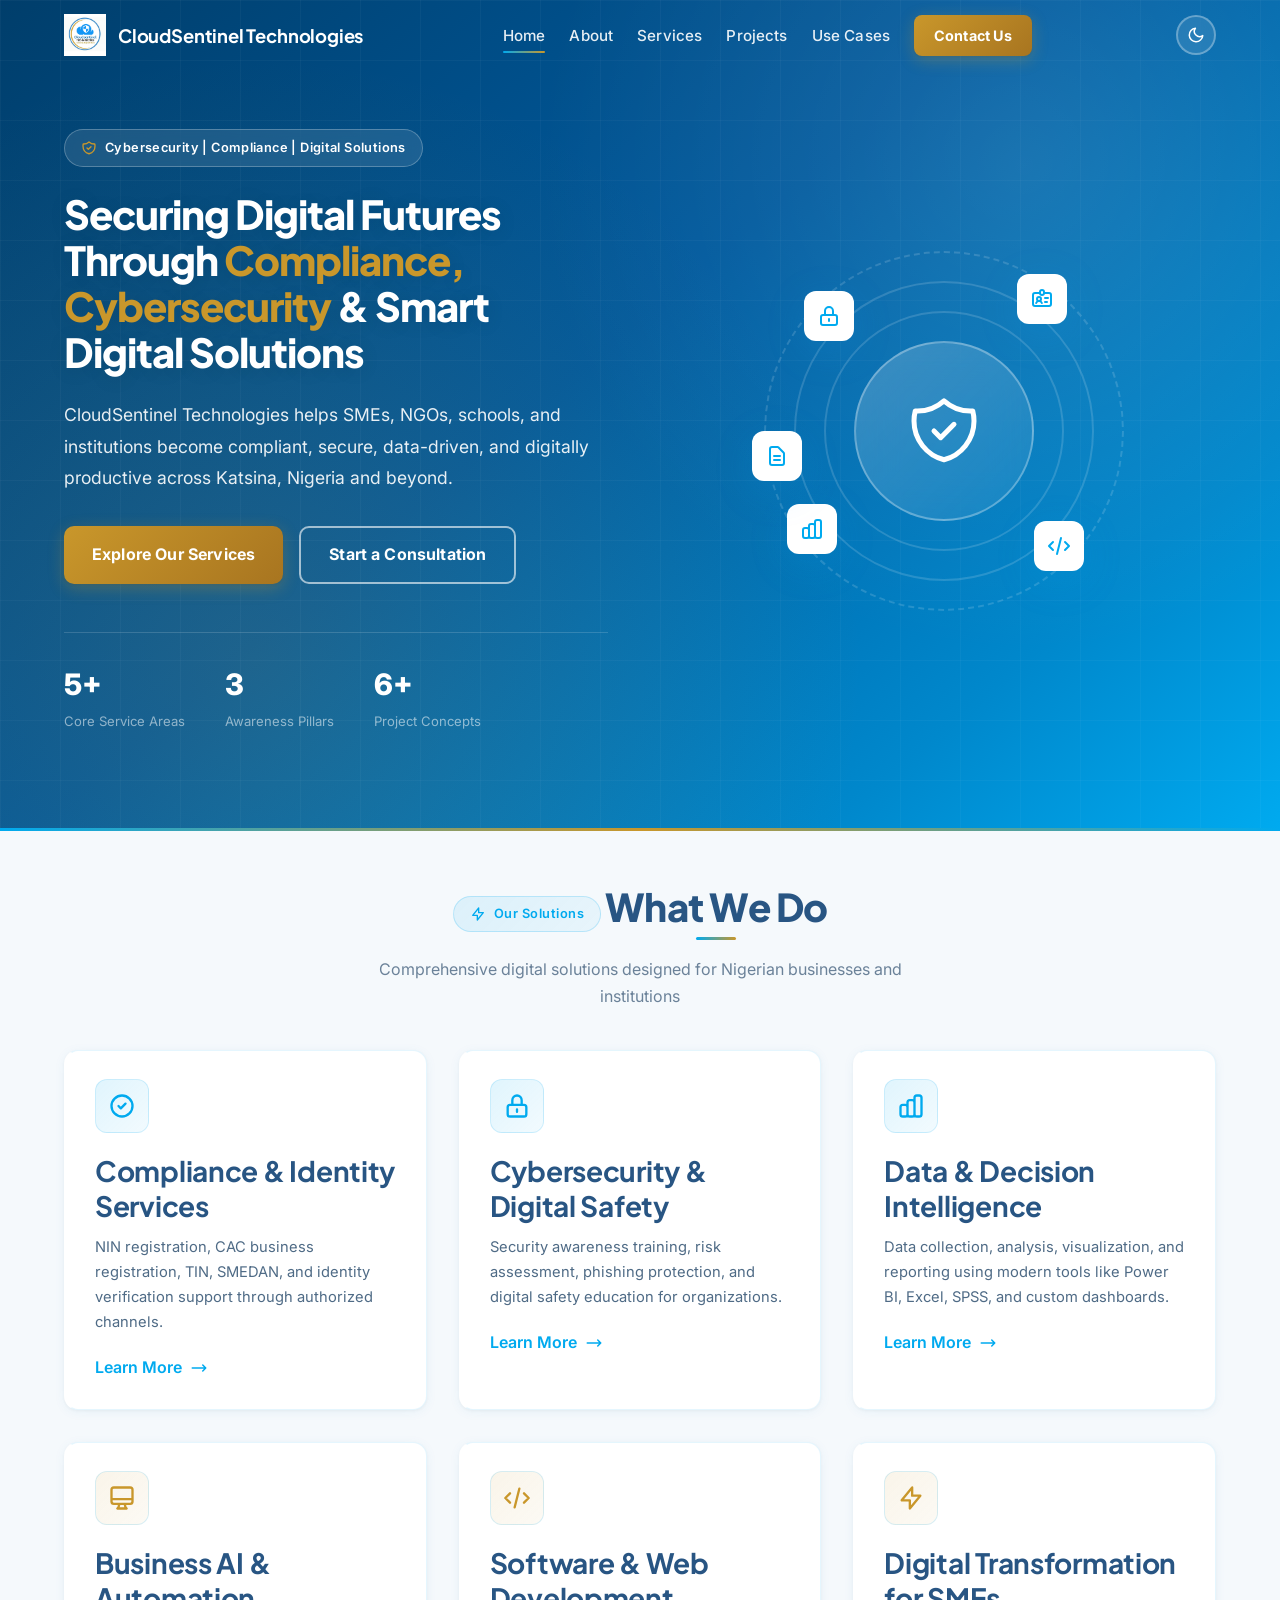
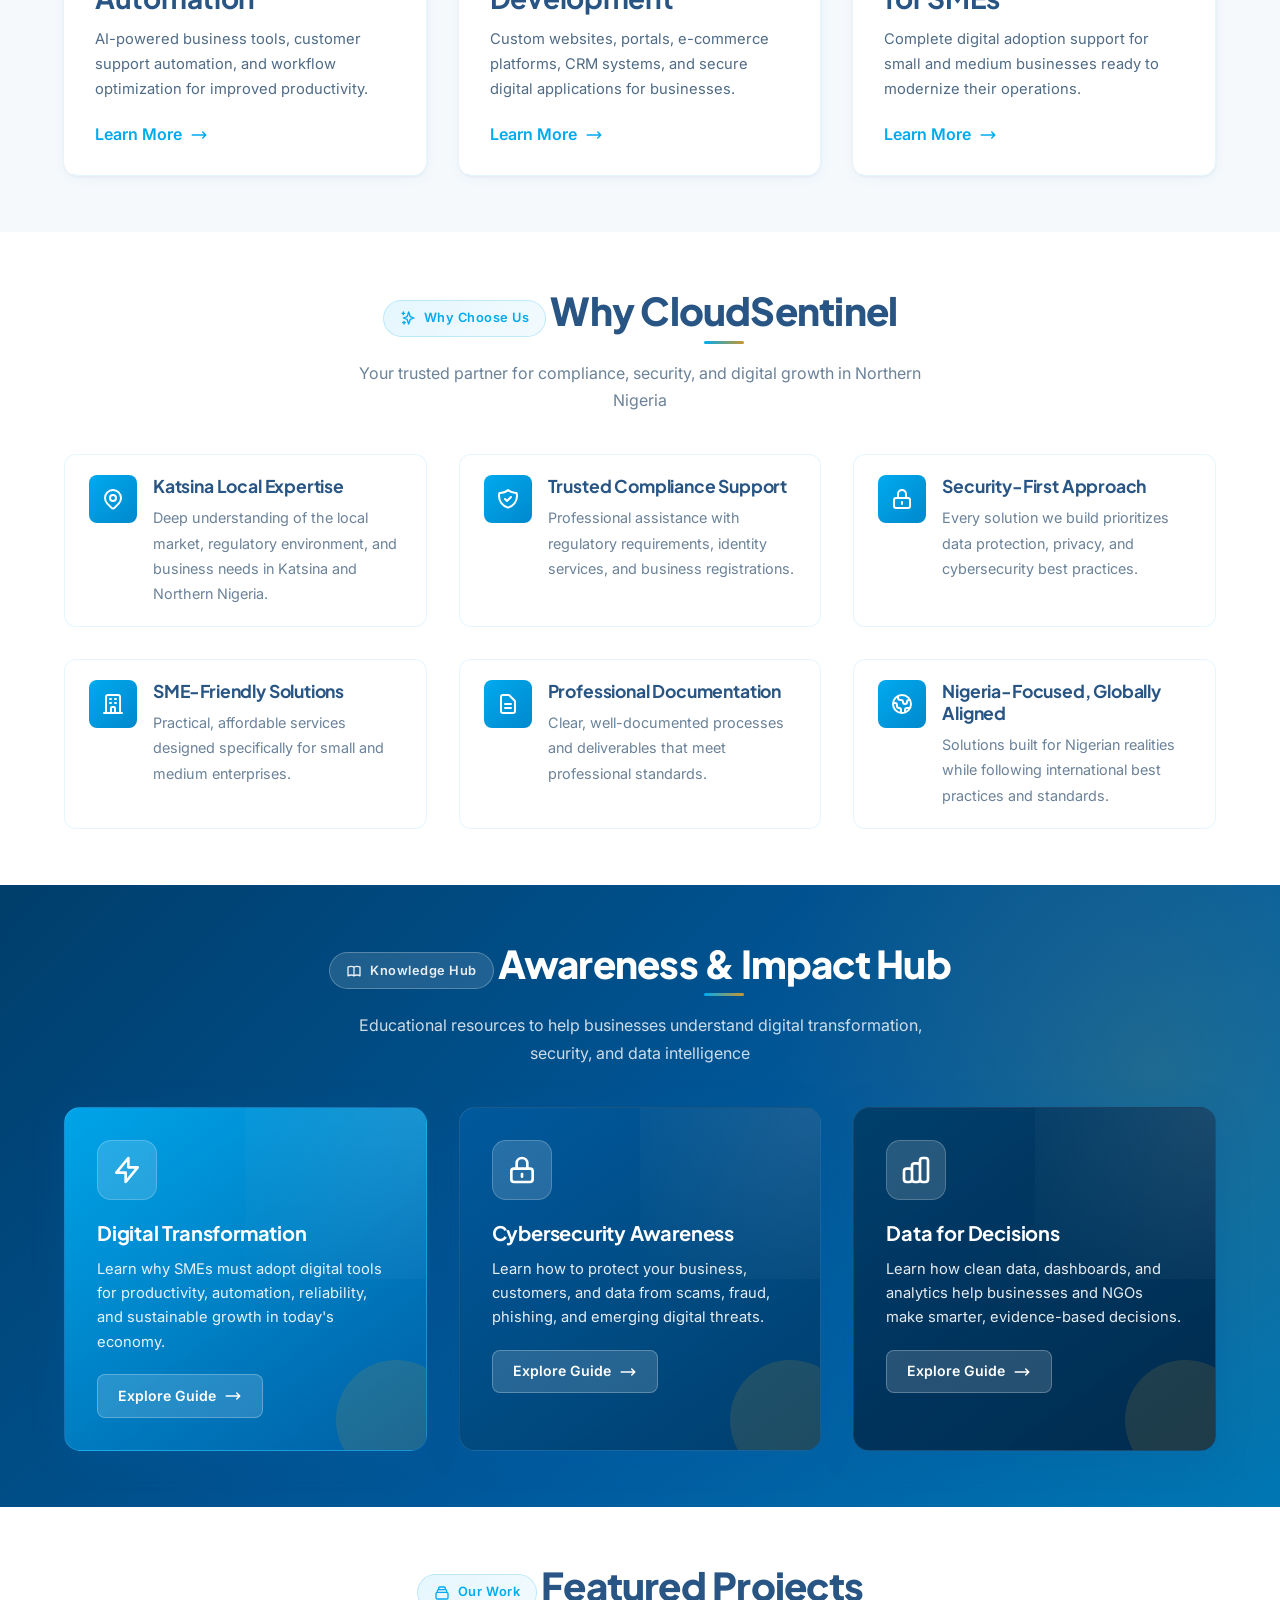
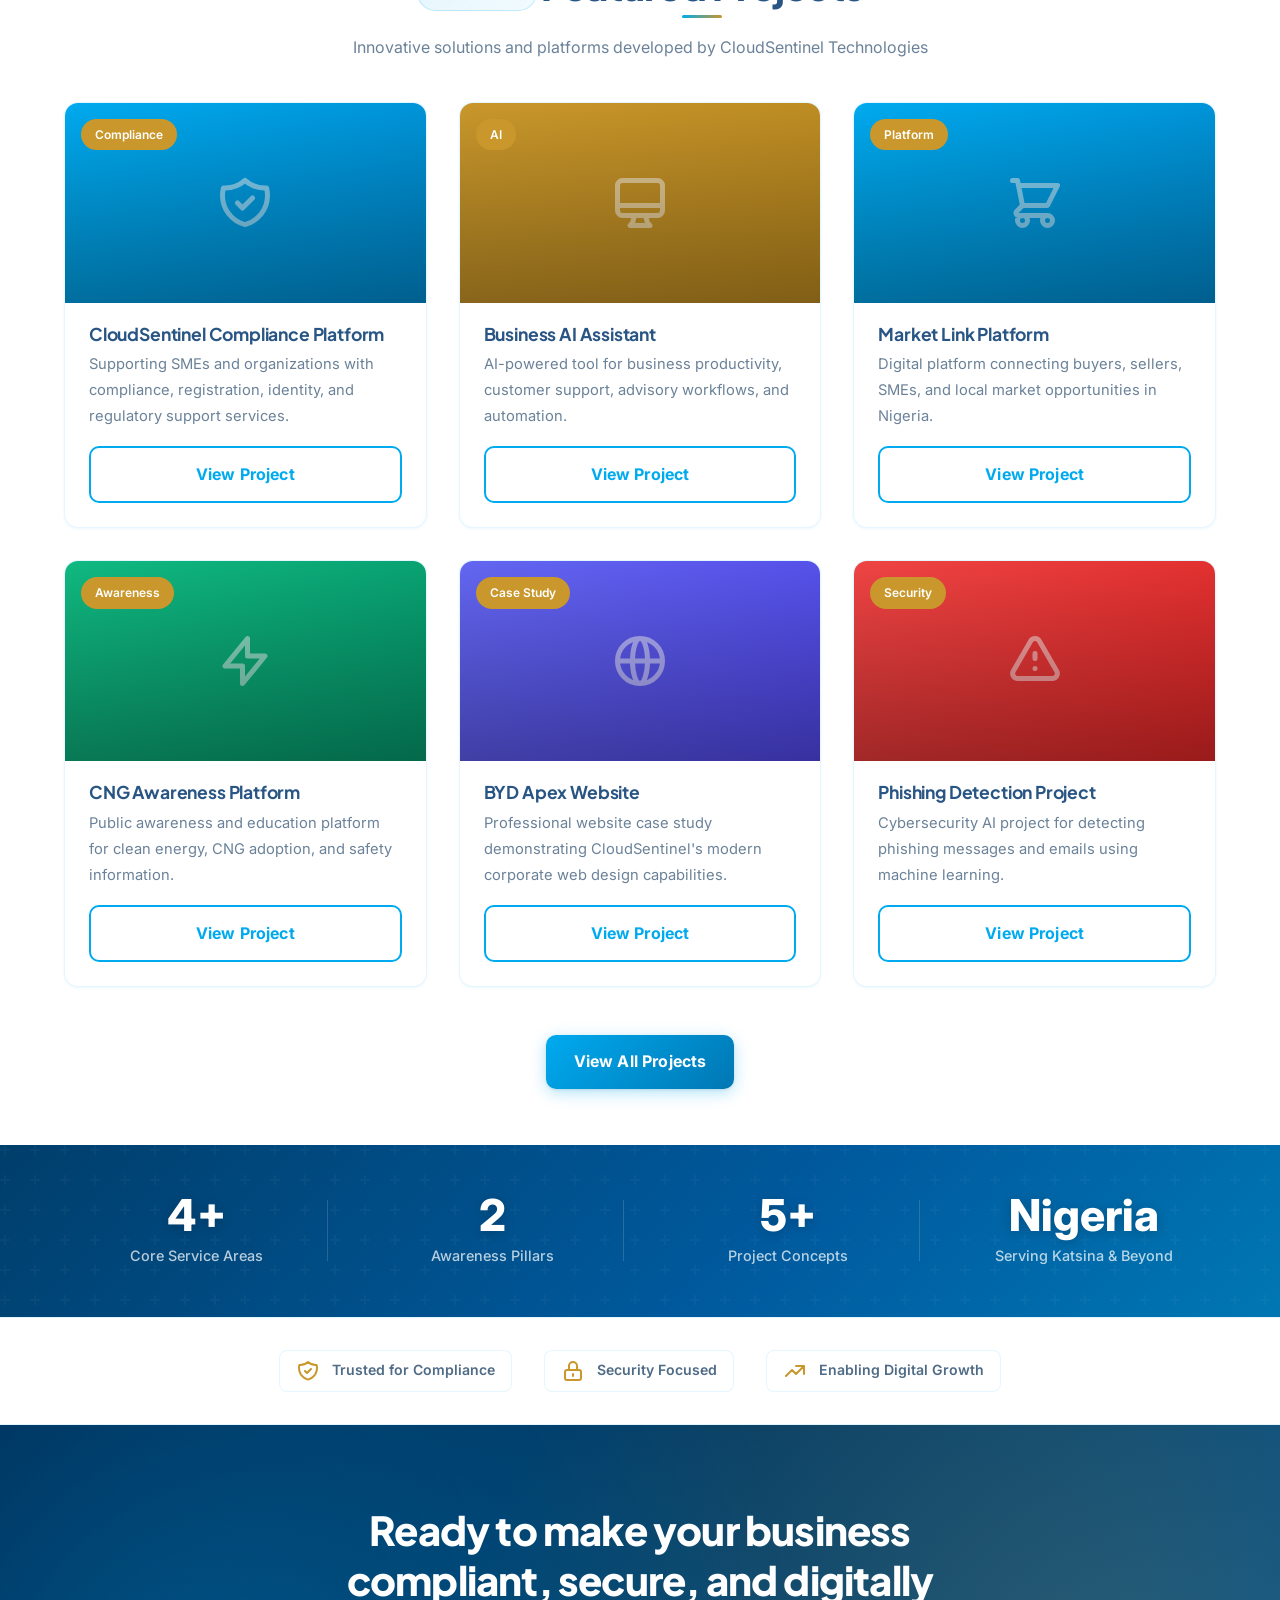
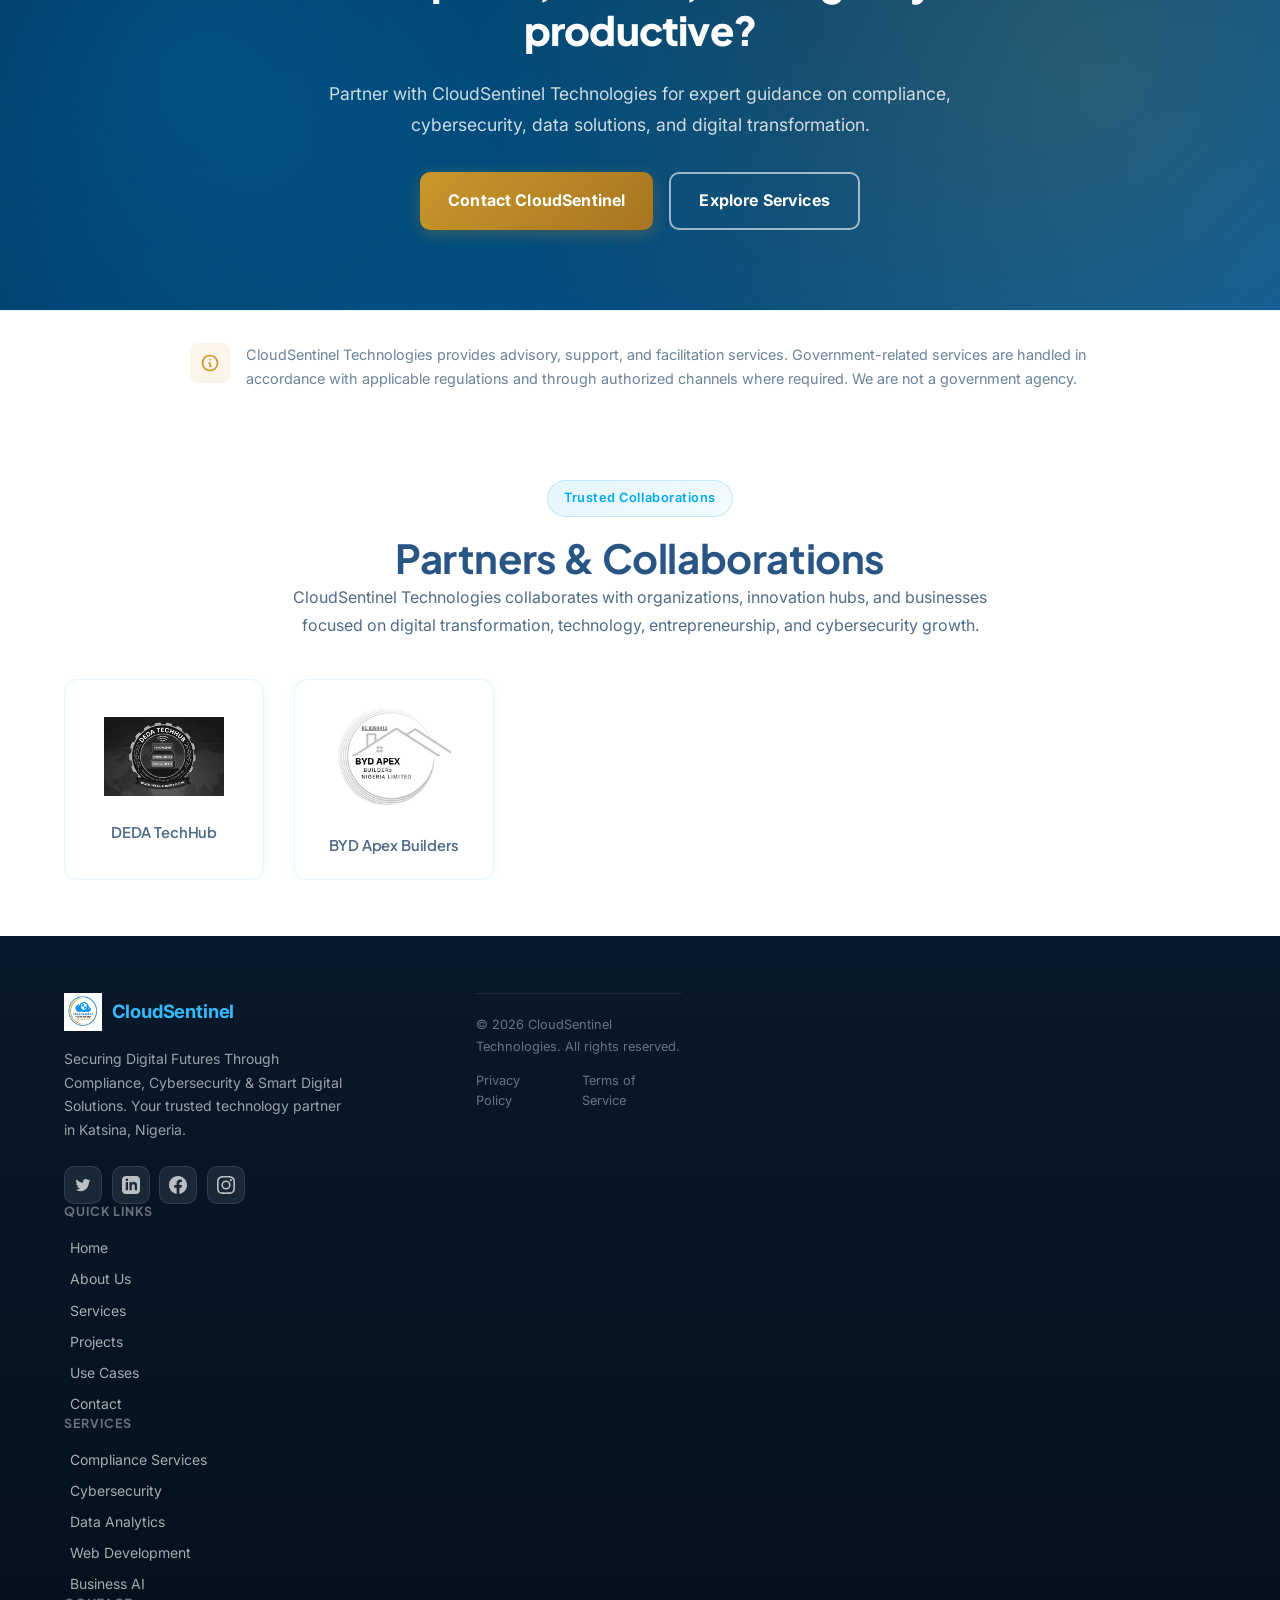
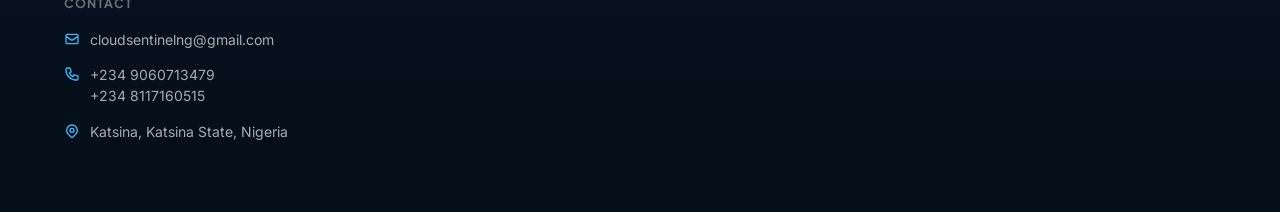
==== commit f3ae1687: "Remove unnecessary closing div tag in footer Removed a closing div tag from the footer section." ====
--- a/index.html
+++ b/index.html
@@ -674,7 +674,6 @@
                                 <path d="M12 2.163c3.204 0 3.584.012 4.85.07 3.252.148 4.771 1.691 4.919 4.919.058 1.265.069 1.645.069 4.849 0 3.205-.012 3.584-.069 4.849-.149 3.225-1.664 4.771-4.919 4.919-1.266.058-1.644.07-4.85.07-3.204 0-3.584-.012-4.849-.07-3.26-.149-4.771-1.699-4.919-4.92-.058-1.265-.07-1.644-.07-4.849 0-3.204.013-3.583.07-4.849.149-3.227 1.664-4.771 4.919-4.919 1.266-.057 1.645-.069 4.849-.069zM12 0C8.741 0 8.333.014 7.053.072 2.695.272.273 2.69.073 7.052.014 8.333 0 8.741 0 12c0 3.259.014 3.668.072 4.948.2 4.358 2.618 6.78 6.98 6.98C8.333 23.986 8.741 24 12 24c3.259 0 3.668-.014 4.948-.072 4.354-.2 6.782-2.618 6.979-6.98.059-1.28.073-1.689.073-4.948 0-3.259-.014-3.667-.072-4.947-.196-4.354-2.617-6.78-6.979-6.98C15.668.014 15.259 0 12 0zm0 5.838a6.162 6.162 0 100 12.324 6.162 6.162 0 000-12.324zM12 16a4 4 0 110-8 4 4 0 010 8zm6.406-11.845a1.44 1.44 0 100 2.881 1.44 1.44 0 000-2.881z"/>
                             </svg>
                         </a>
-                    </div>
                 </div>
 
                 <div class="footer-column">
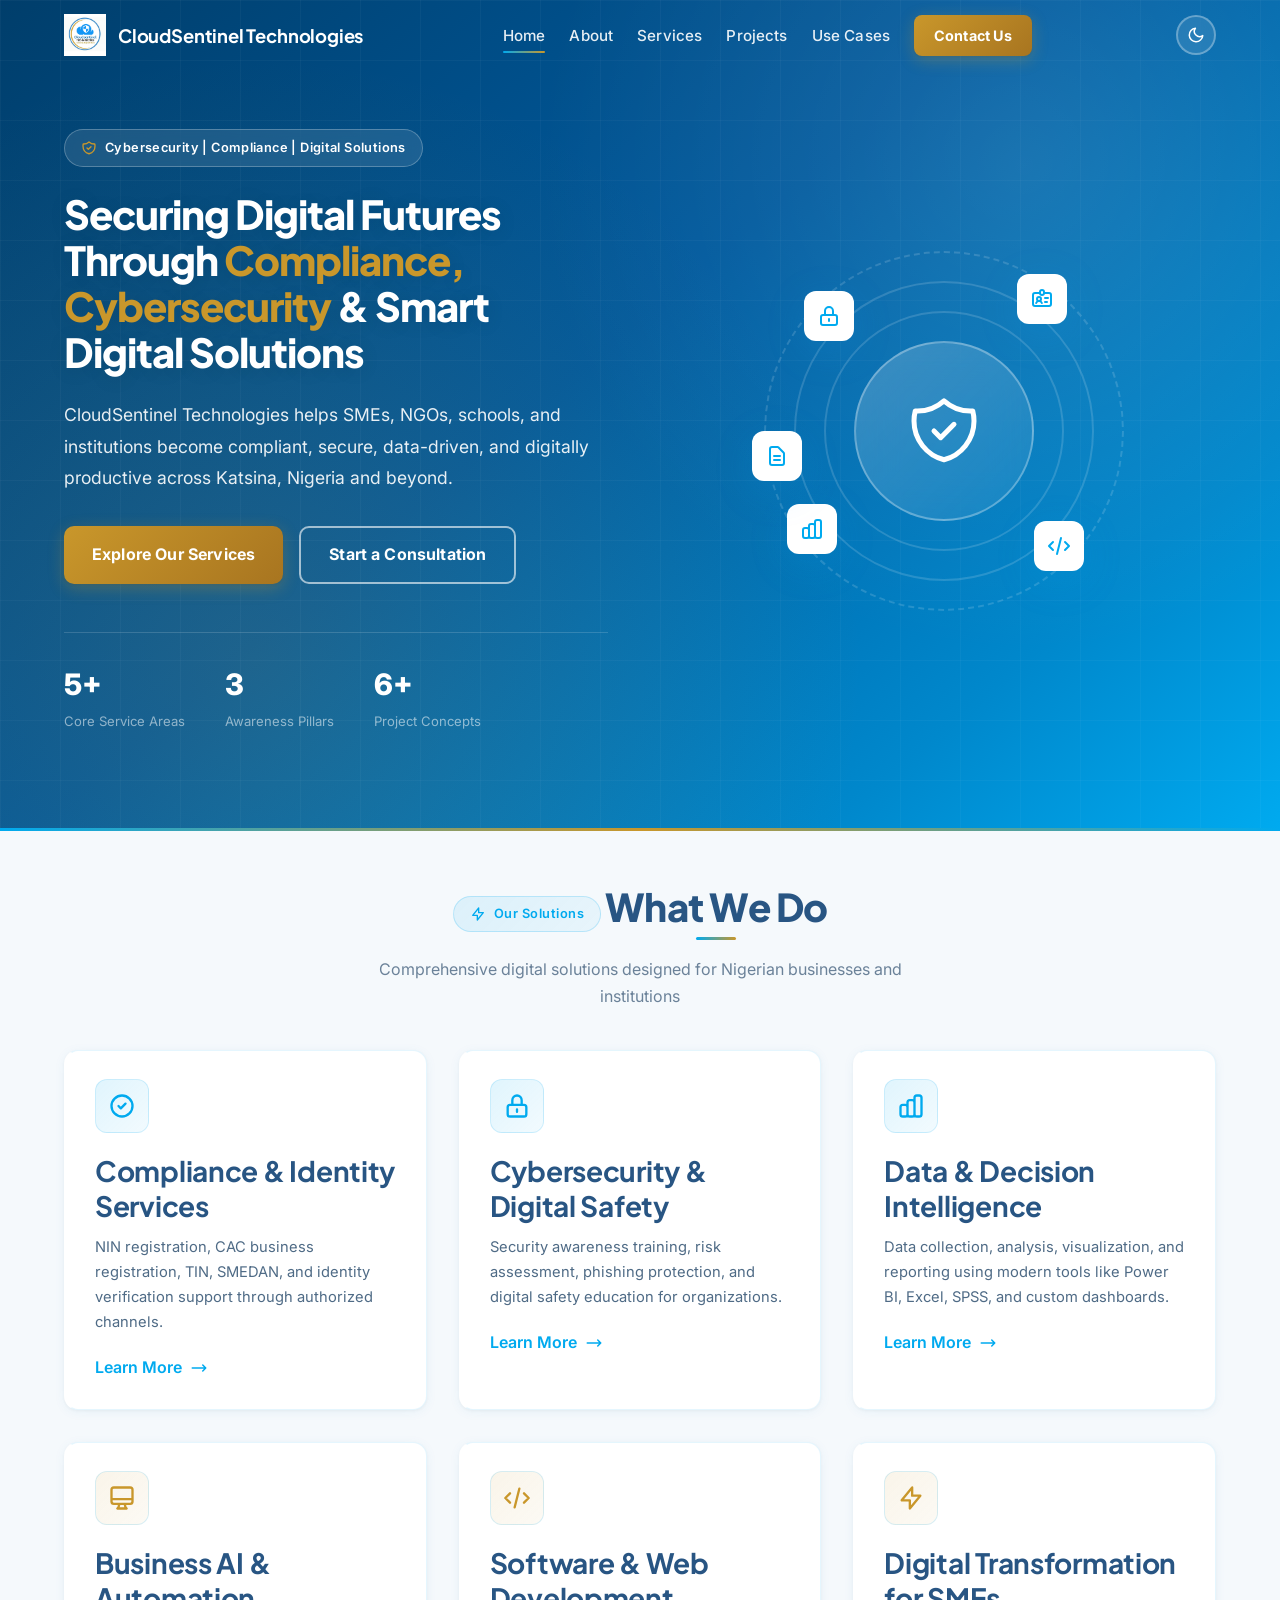
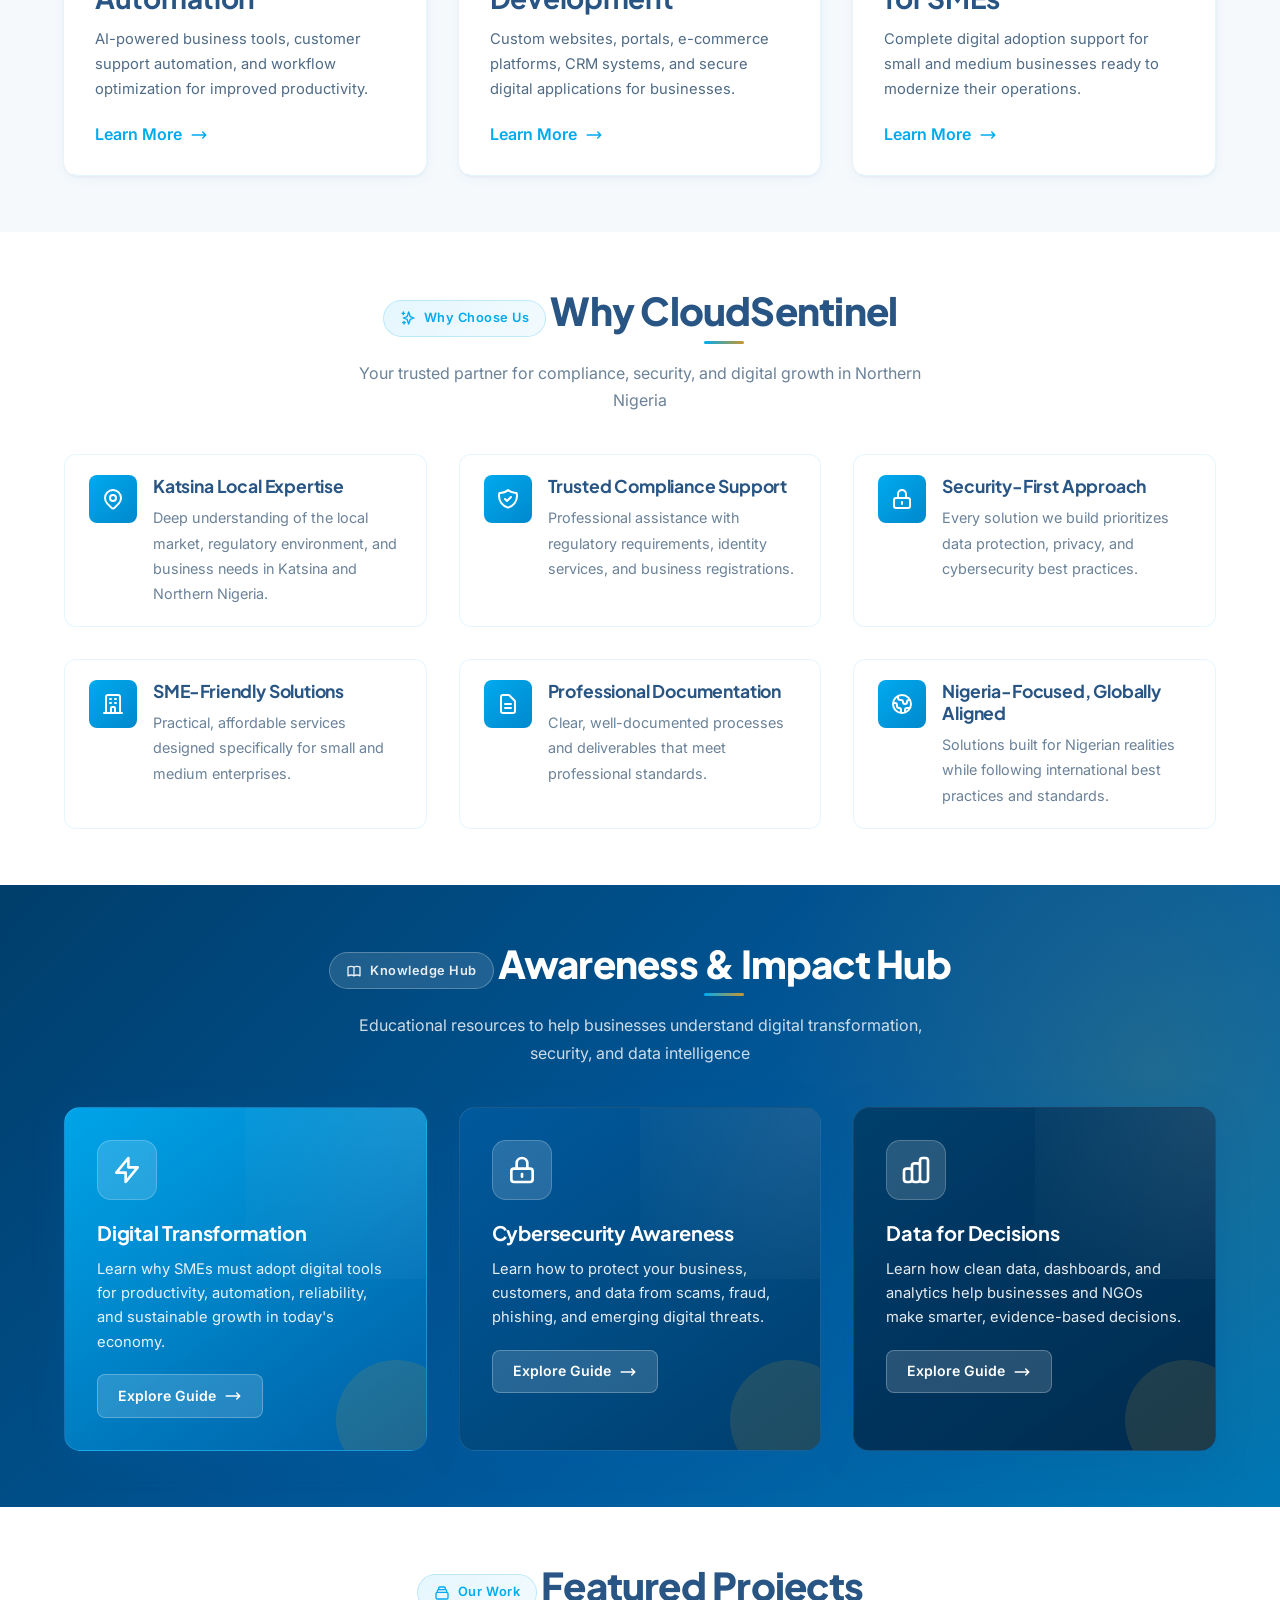
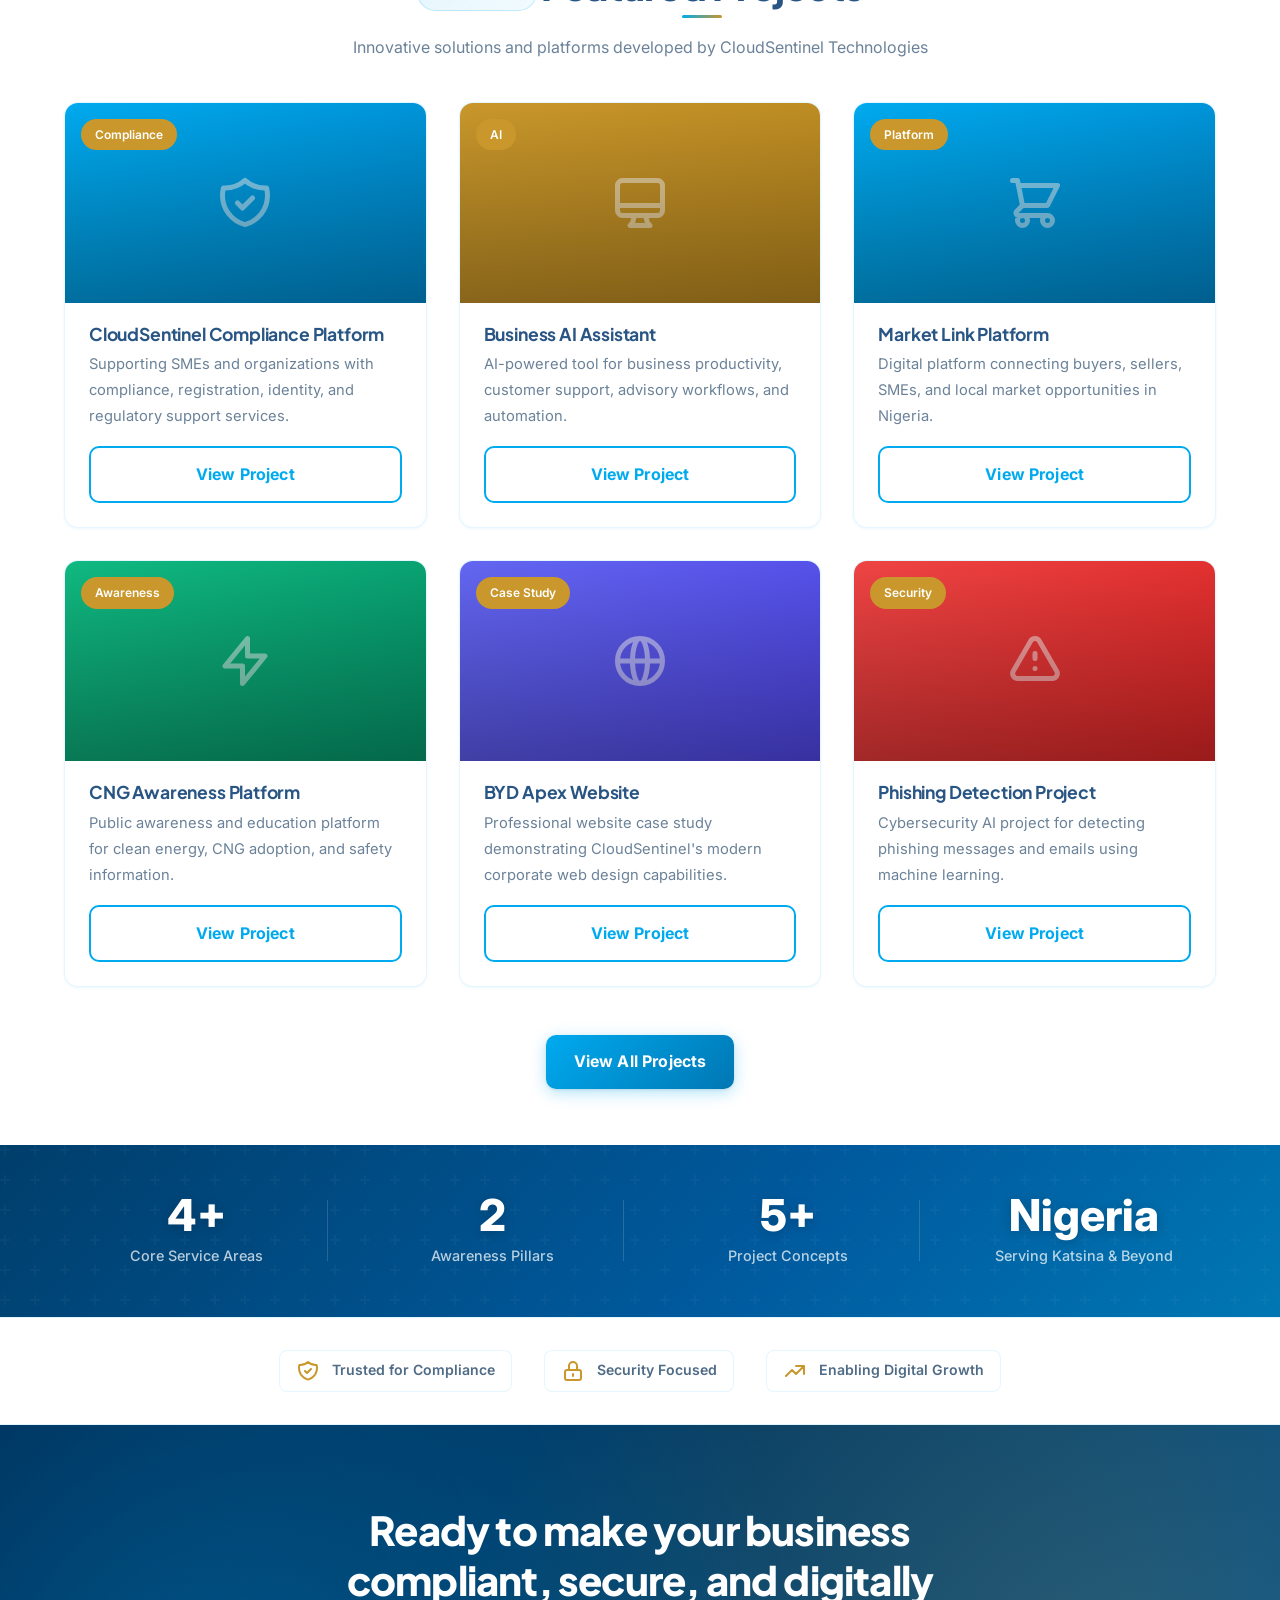
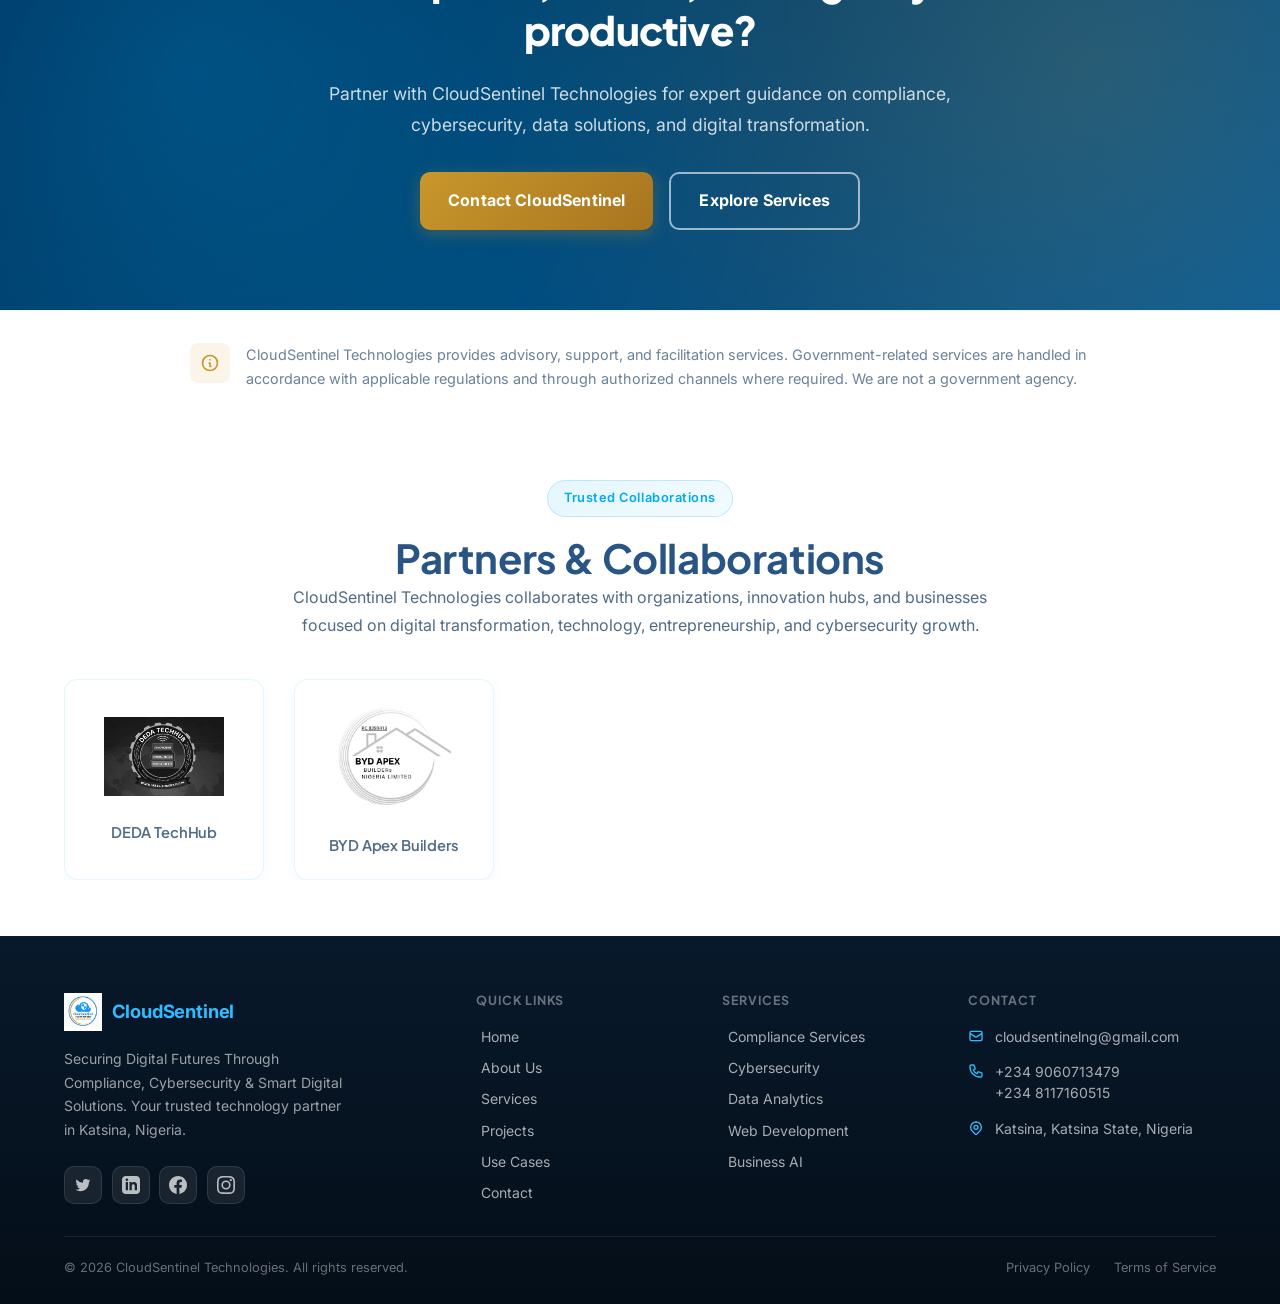
==== commit 4ba37b7e: "Change footer service links to fragment identifiers Updated footer links to use fragment identifiers" ====
--- a/index.html
+++ b/index.html
@@ -641,7 +641,7 @@
 
         </div>
     </section>
-    <!-- Footer -->
+   <!-- Footer -->
     <footer class="footer">
         <div class="container">
             <div class="footer-grid">
@@ -674,6 +674,7 @@
                                 <path d="M12 2.163c3.204 0 3.584.012 4.85.07 3.252.148 4.771 1.691 4.919 4.919.058 1.265.069 1.645.069 4.849 0 3.205-.012 3.584-.069 4.849-.149 3.225-1.664 4.771-4.919 4.919-1.266.058-1.644.07-4.85.07-3.204 0-3.584-.012-4.849-.07-3.26-.149-4.771-1.699-4.919-4.92-.058-1.265-.07-1.644-.07-4.849 0-3.204.013-3.583.07-4.849.149-3.227 1.664-4.771 4.919-4.919 1.266-.057 1.645-.069 4.849-.069zM12 0C8.741 0 8.333.014 7.053.072 2.695.272.273 2.69.073 7.052.014 8.333 0 8.741 0 12c0 3.259.014 3.668.072 4.948.2 4.358 2.618 6.78 6.98 6.98C8.333 23.986 8.741 24 12 24c3.259 0 3.668-.014 4.948-.072 4.354-.2 6.782-2.618 6.979-6.98.059-1.28.073-1.689.073-4.948 0-3.259-.014-3.667-.072-4.947-.196-4.354-2.617-6.78-6.979-6.98C15.668.014 15.259 0 12 0zm0 5.838a6.162 6.162 0 100 12.324 6.162 6.162 0 000-12.324zM12 16a4 4 0 110-8 4 4 0 010 8zm6.406-11.845a1.44 1.44 0 100 2.881 1.44 1.44 0 000-2.881z"/>
                             </svg>
                         </a>
+                    </div>
                 </div>
 
                 <div class="footer-column">
@@ -691,11 +692,11 @@
                 <div class="footer-column">
                     <h4 class="footer-title">Services</h4>
                     <ul class="footer-links">
-                        <li><a href="services.html#compliance" class="footer-link">Compliance Services</a></li>
-                        <li><a href="services.html#security" class="footer-link">Cybersecurity</a></li>
-                        <li><a href="services.html#data" class="footer-link">Data Analytics</a></li>
-                        <li><a href="services.html#development" class="footer-link">Web Development</a></li>
-                        <li><a href="services.html#ai" class="footer-link">Business AI</a></li>
+                        <li><a href="#compliance" class="footer-link">Compliance Services</a></li>
+                        <li><a href="#security" class="footer-link">Cybersecurity</a></li>
+                        <li><a href="#data" class="footer-link">Data Analytics</a></li>
+                        <li><a href="#development" class="footer-link">Web Development</a></li>
+                        <li><a href="#ai" class="footer-link">Business AI</a></li>
                     </ul>
                 </div>
 
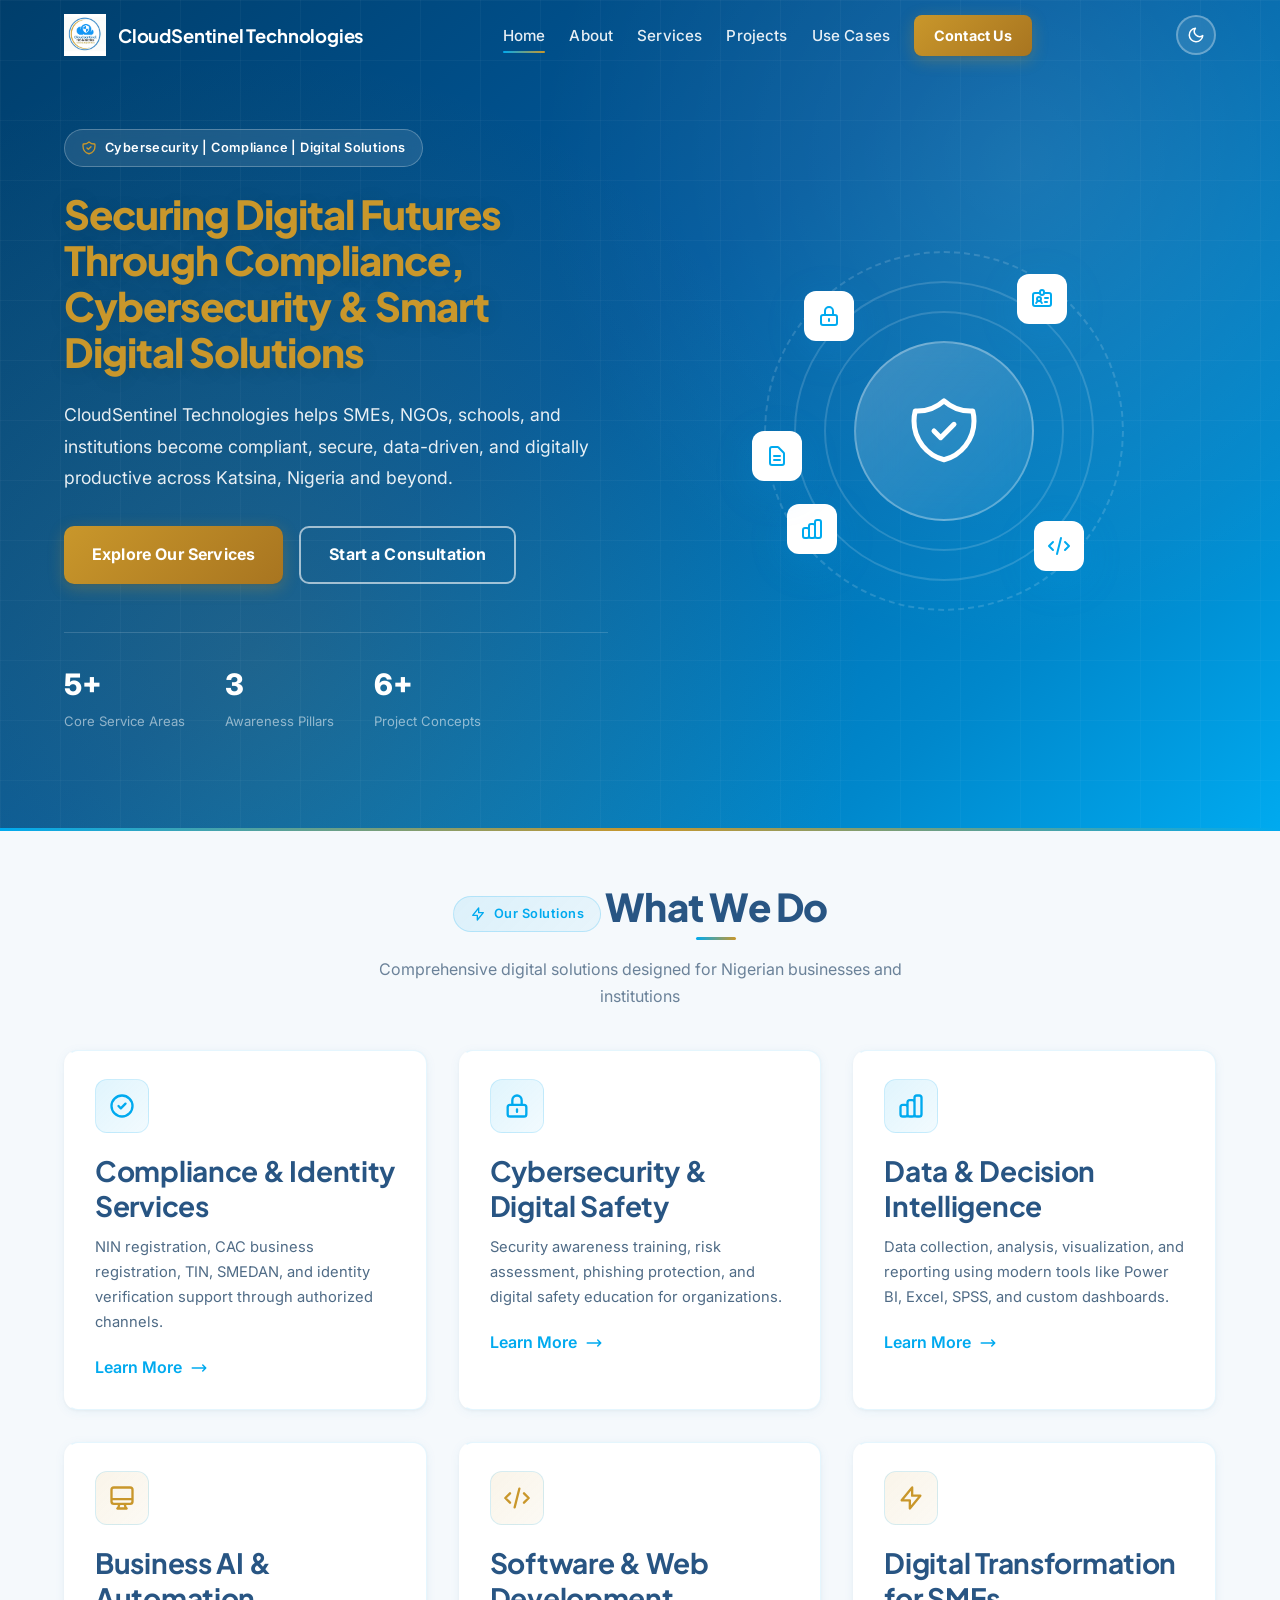
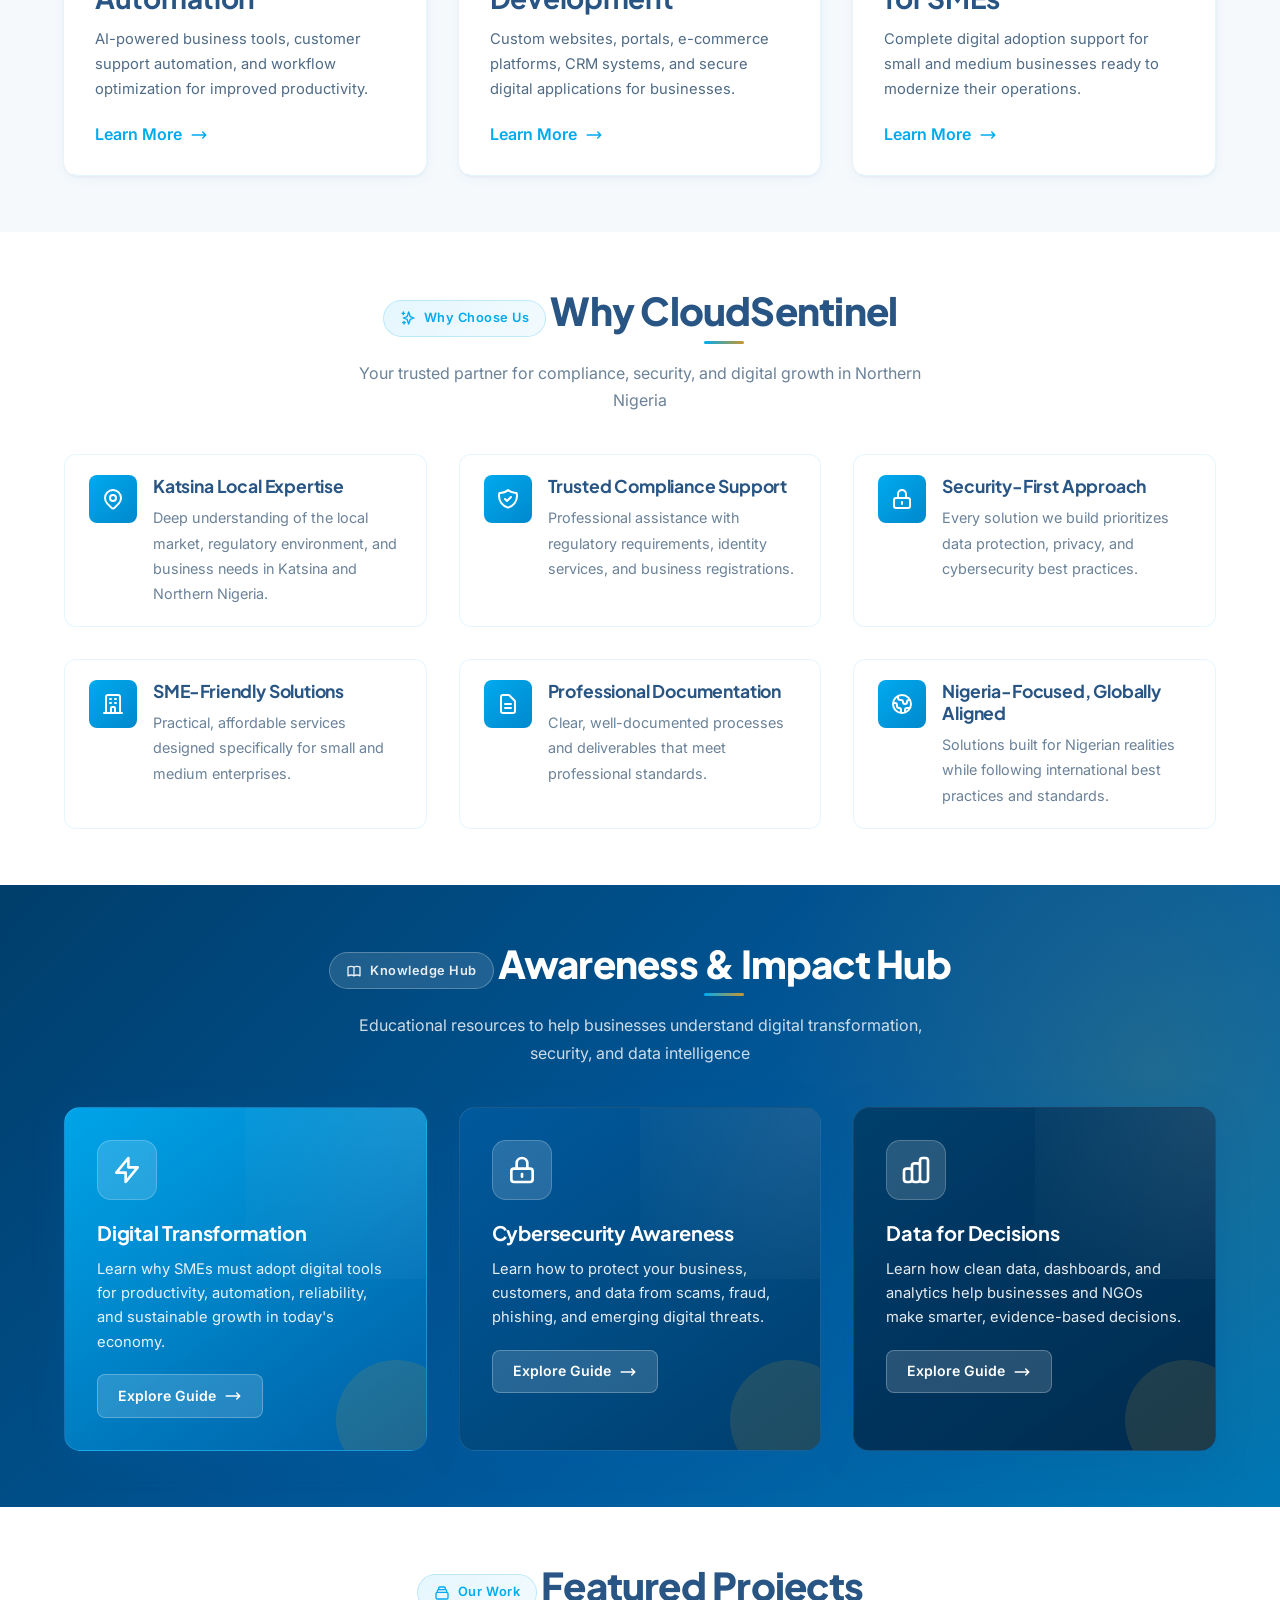
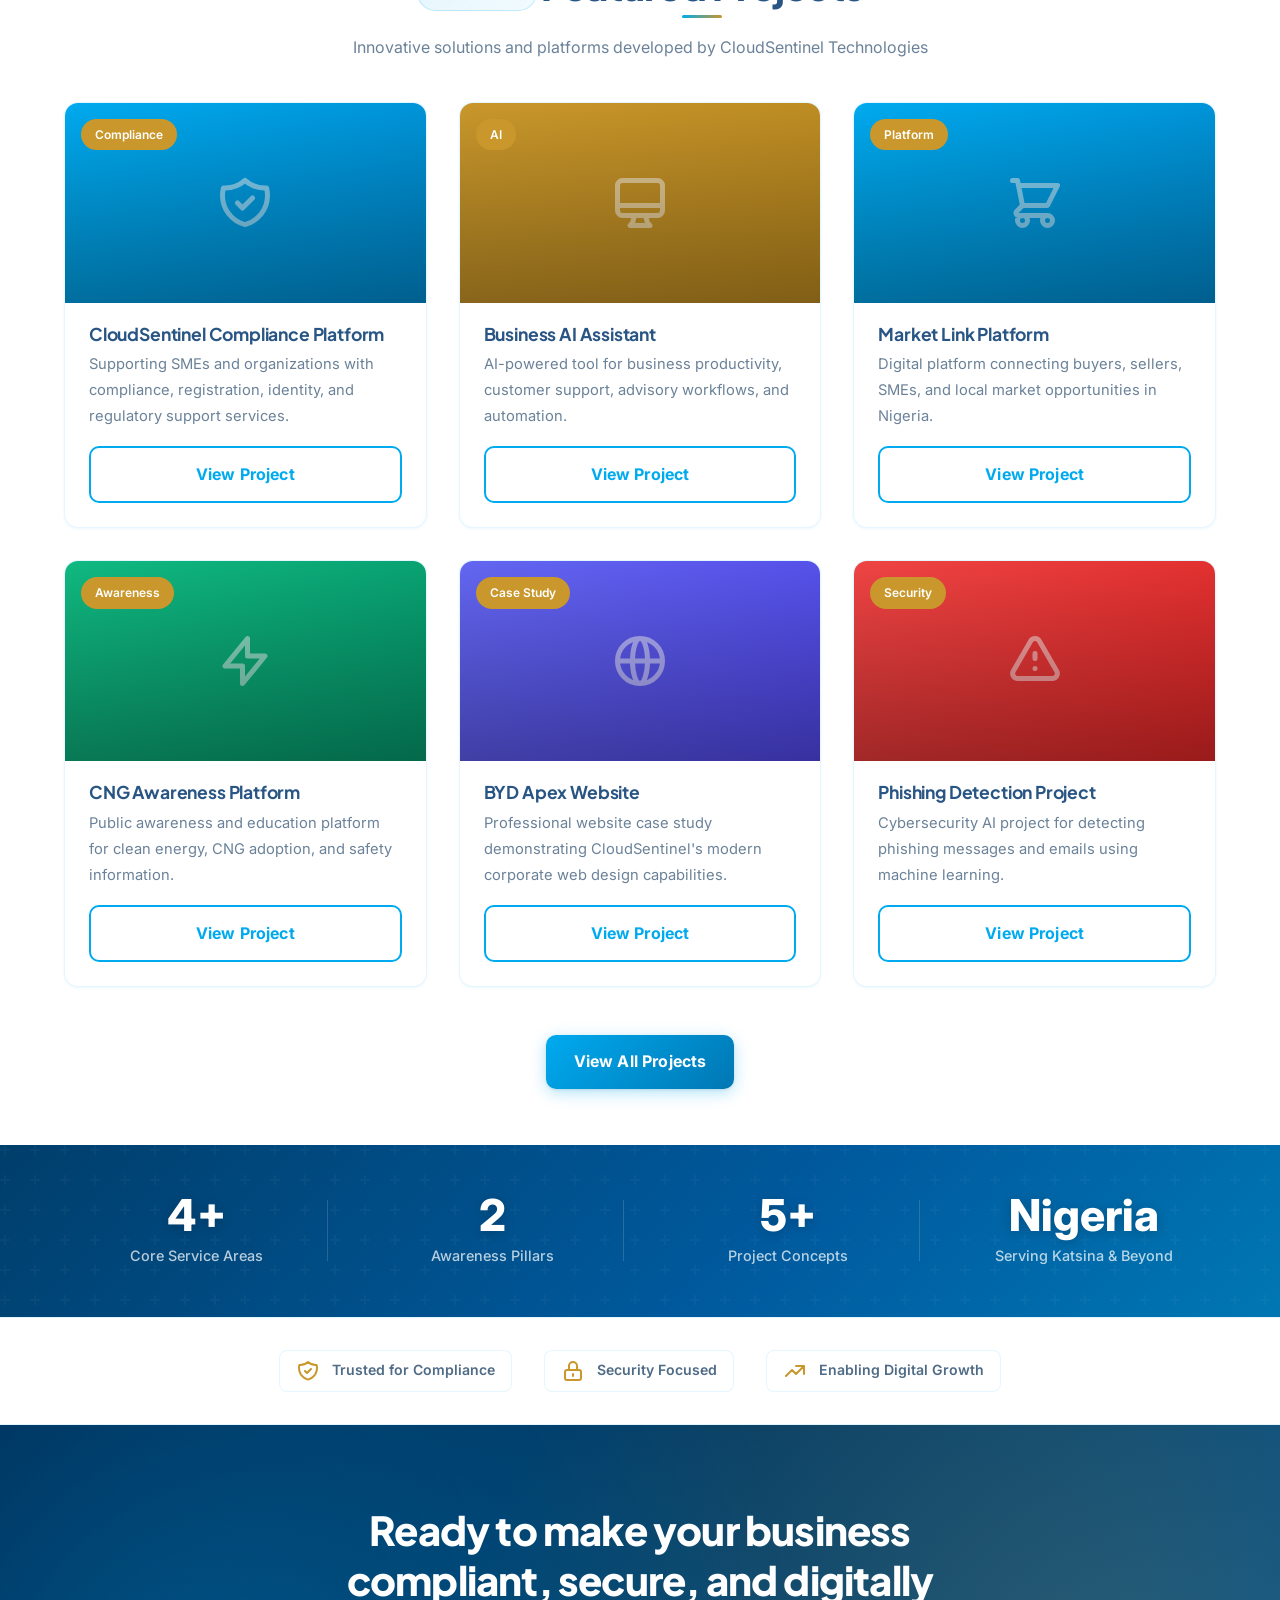
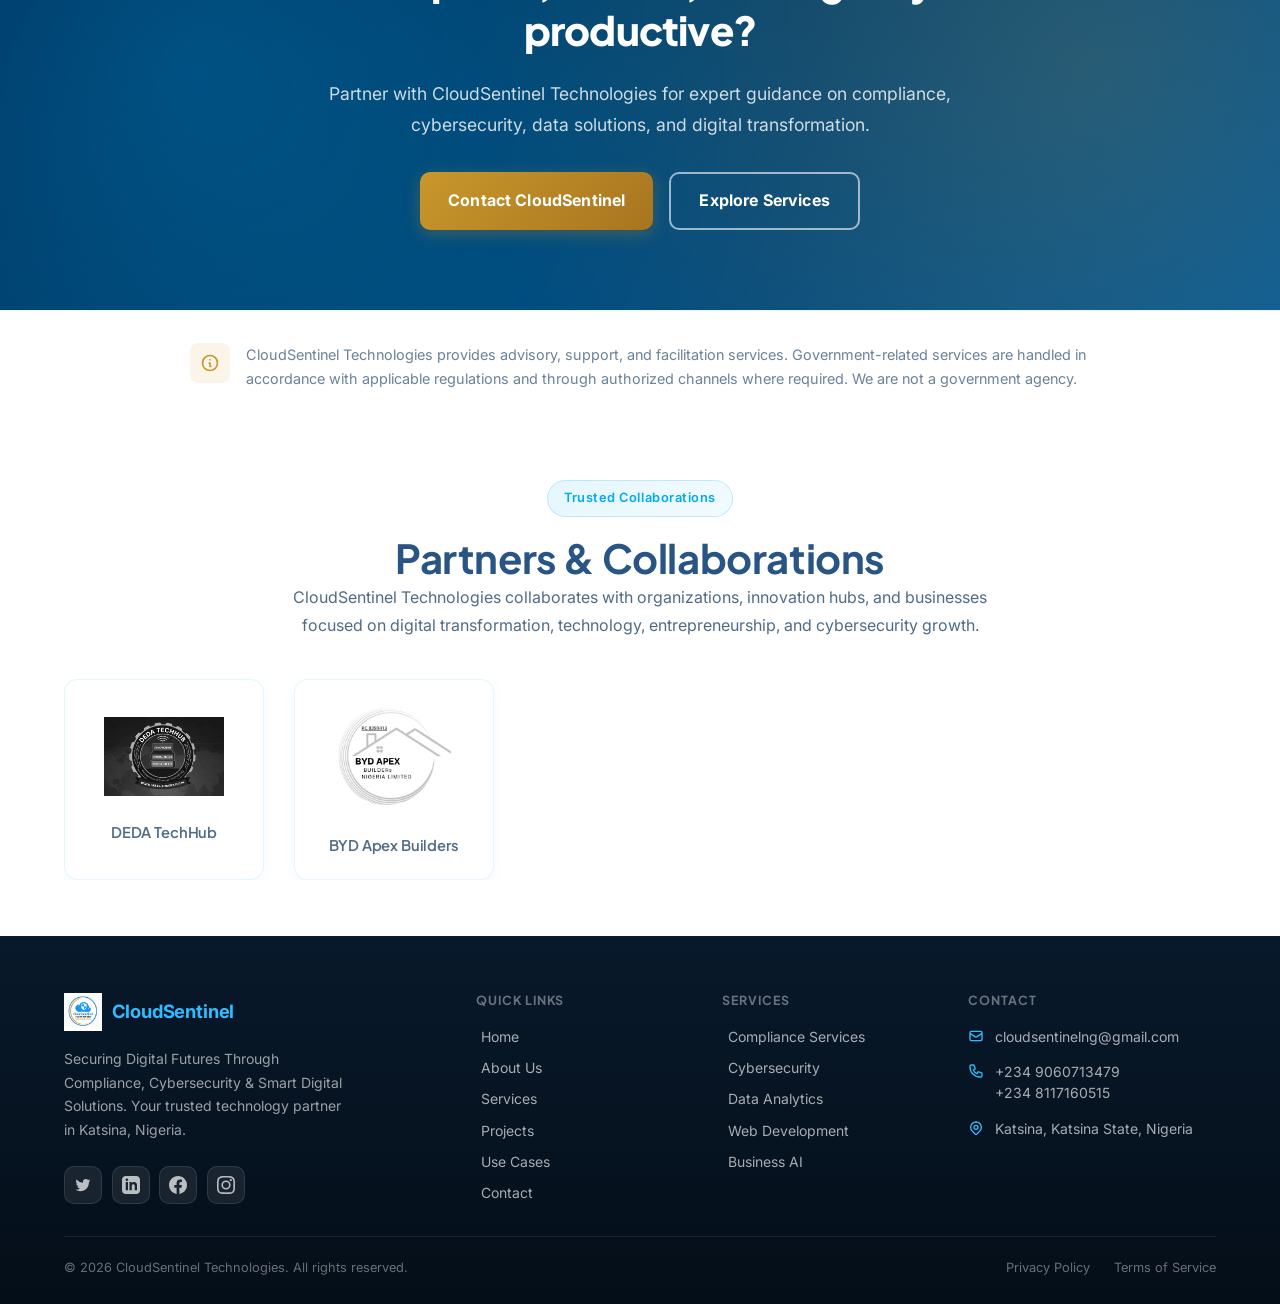
==== commit 33816f22: "Refactor hero title for better structure and i18n Updated hero title to use spans for internationali" ====
--- a/index.html
+++ b/index.html
@@ -75,9 +75,13 @@
               <path stroke-linecap="round" stroke-linejoin="round" stroke-width="2" d="M9 12l2 2 4-4m5.618-4.016A11.955 11.955 0 0112 2.944a11.955 11.955 0 01-8.618 3.04A12.02 12.02 0 003 9c0 5.591 3.824 10.29 9 11.622 5.176-1.332 9-6.03 9-11.622 0-1.042-.133-2.052-.382-3.016z"/>
             </svg> Cybersecurity | Compliance | Digital Solutions
                     </div>
-
+                    
                     <h2 class="hero-title">
-                        Securing Digital Futures Through <span>Compliance, Cybersecurity</span> & Smart Digital Solutions
+                    <span data-i18n="hero_title_1">Securing Digital Futures</span>
+                    <span data-i18n="hero_title_2">Through</span>
+                    <span class="text-gold" data-i18n="hero_title_3">Compliance,
+                    Cybersecurity</span>
+                    <span data-i18n="hero_title_4">& Smart Digital Solutions</span>
                     </h2>
 
                     <p class="hero-description">
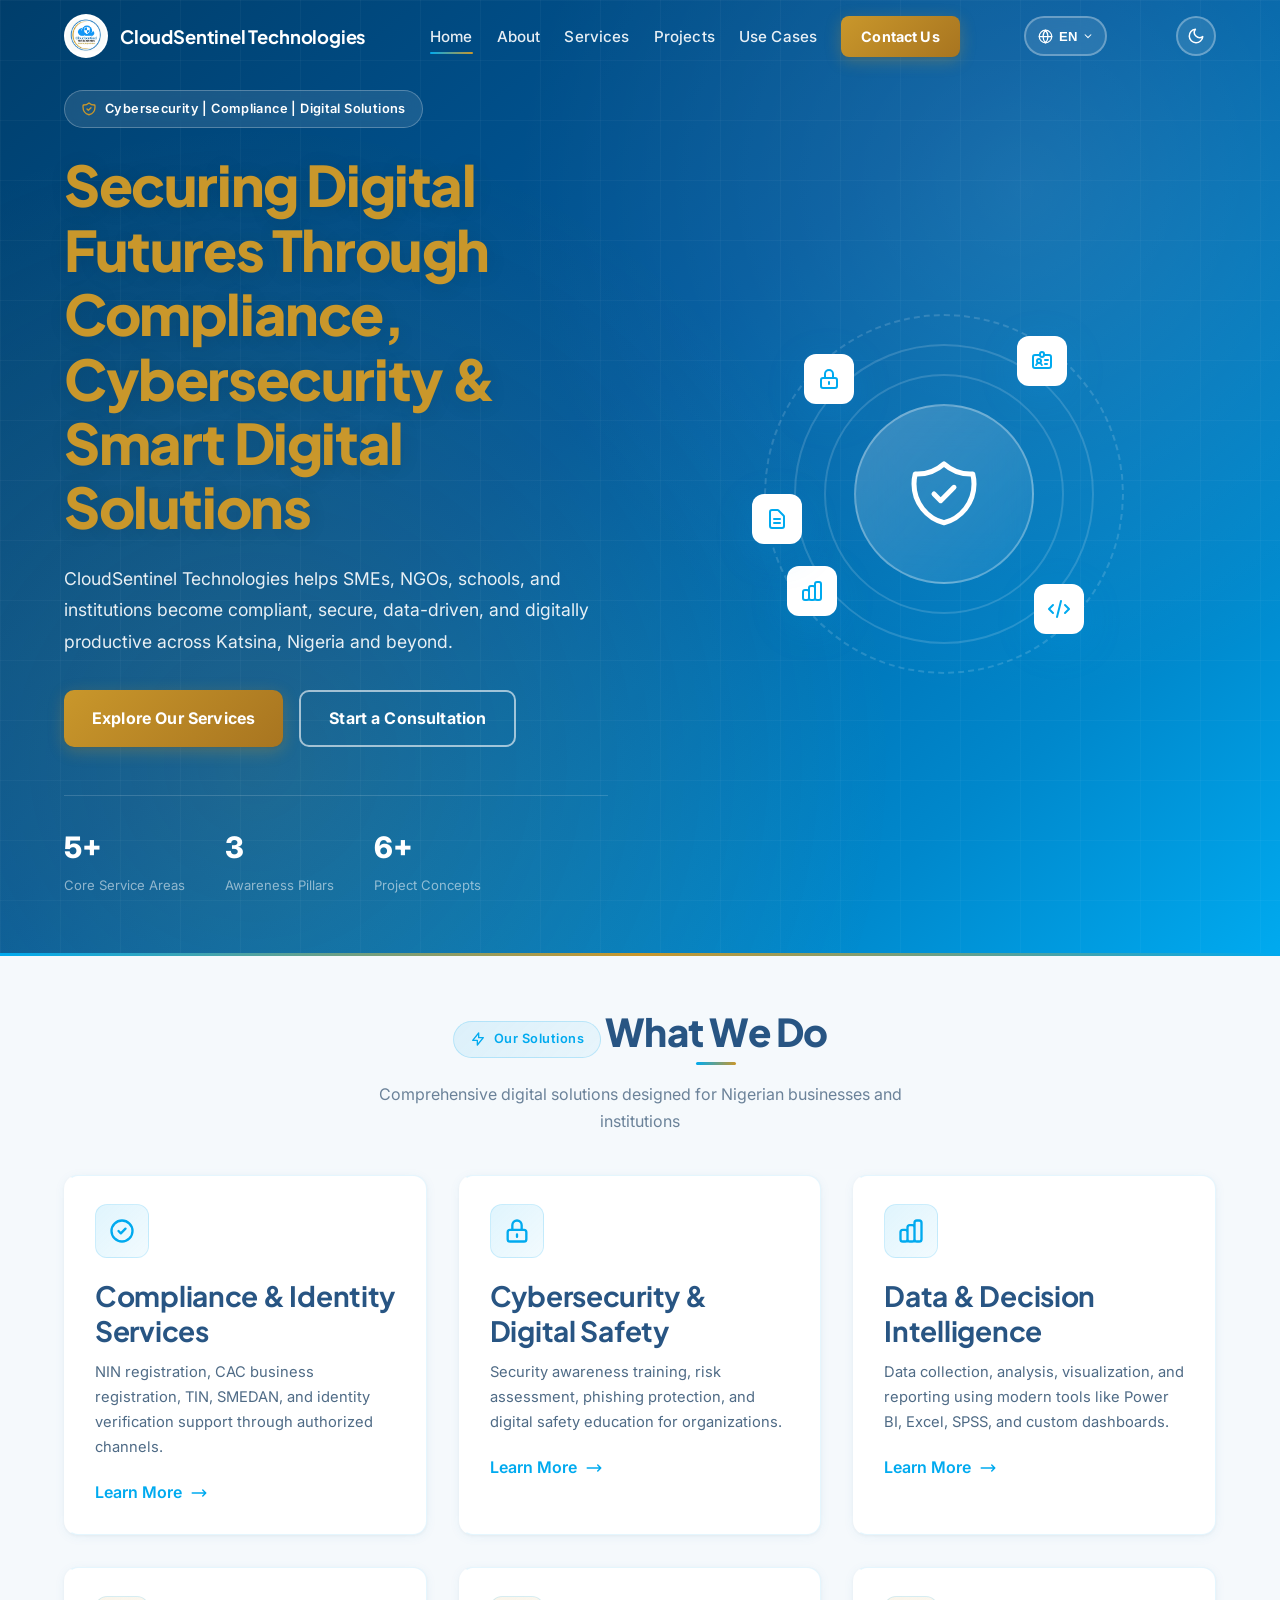
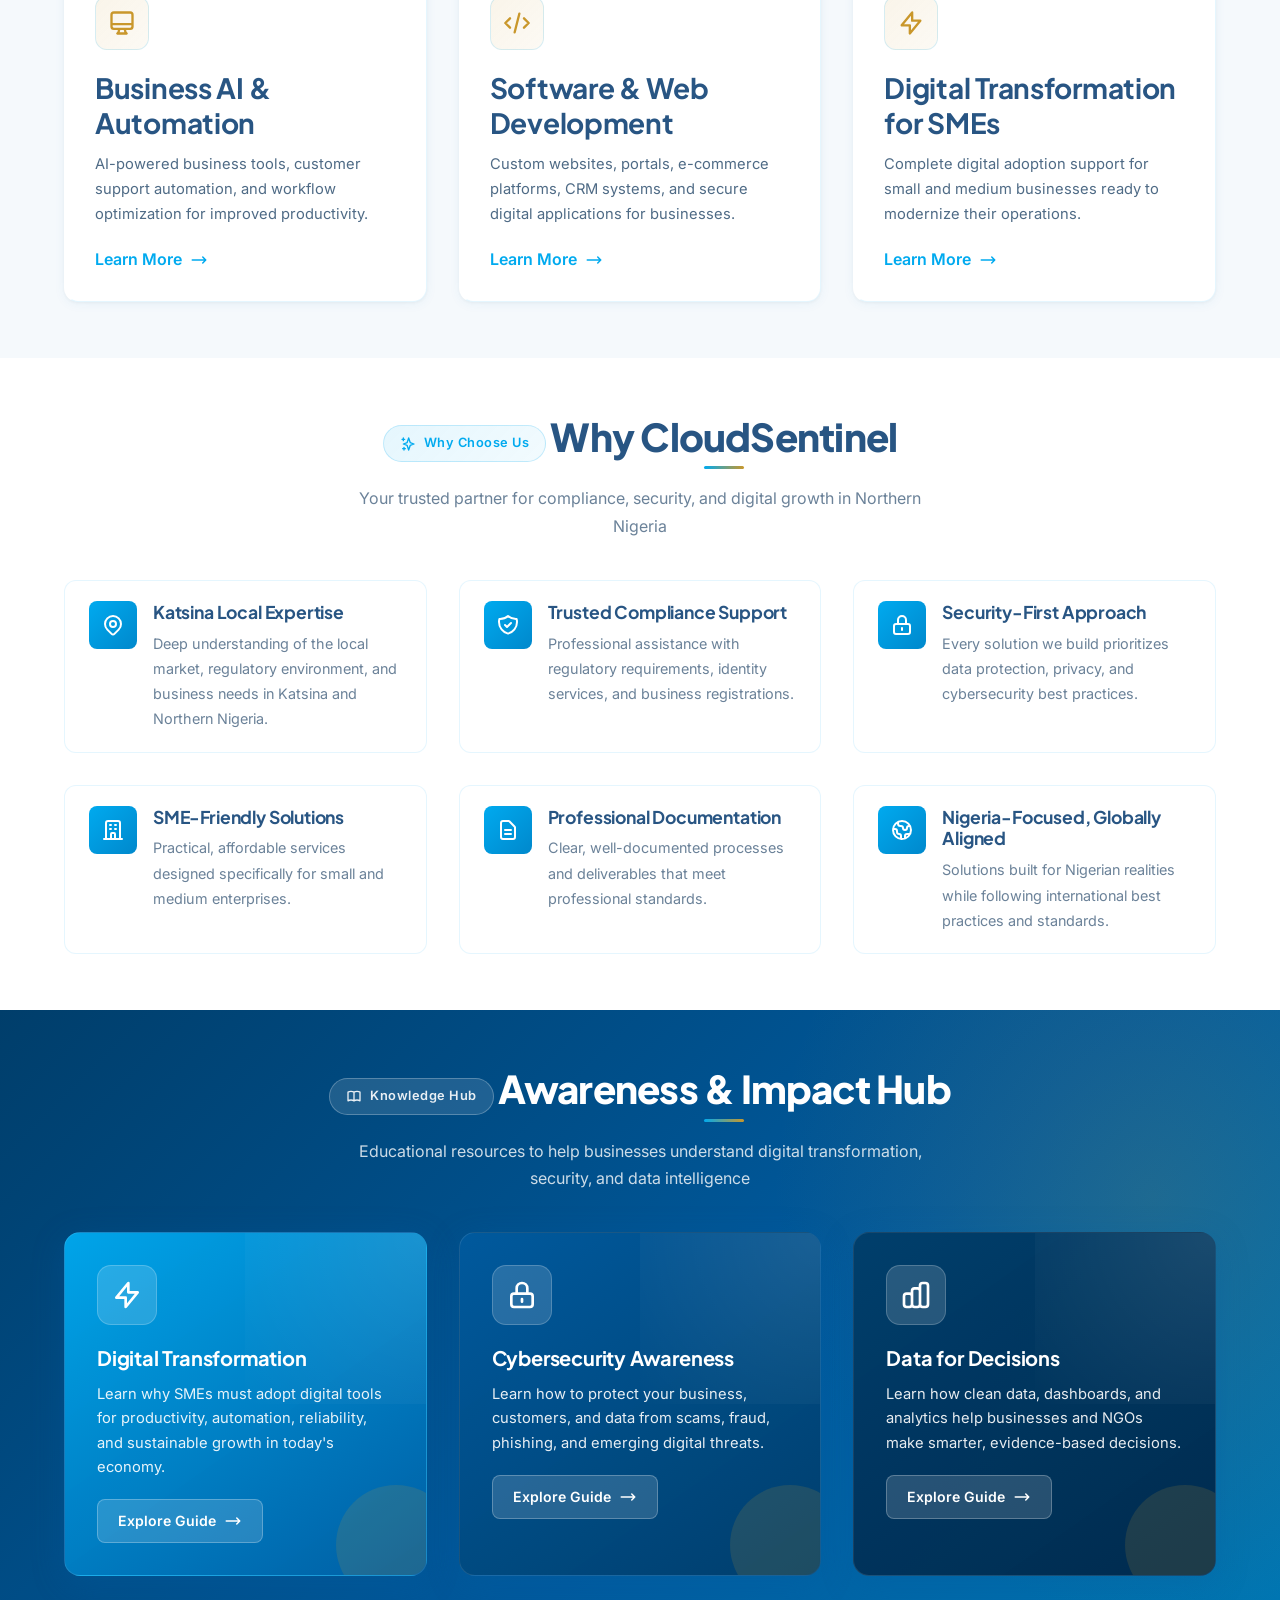
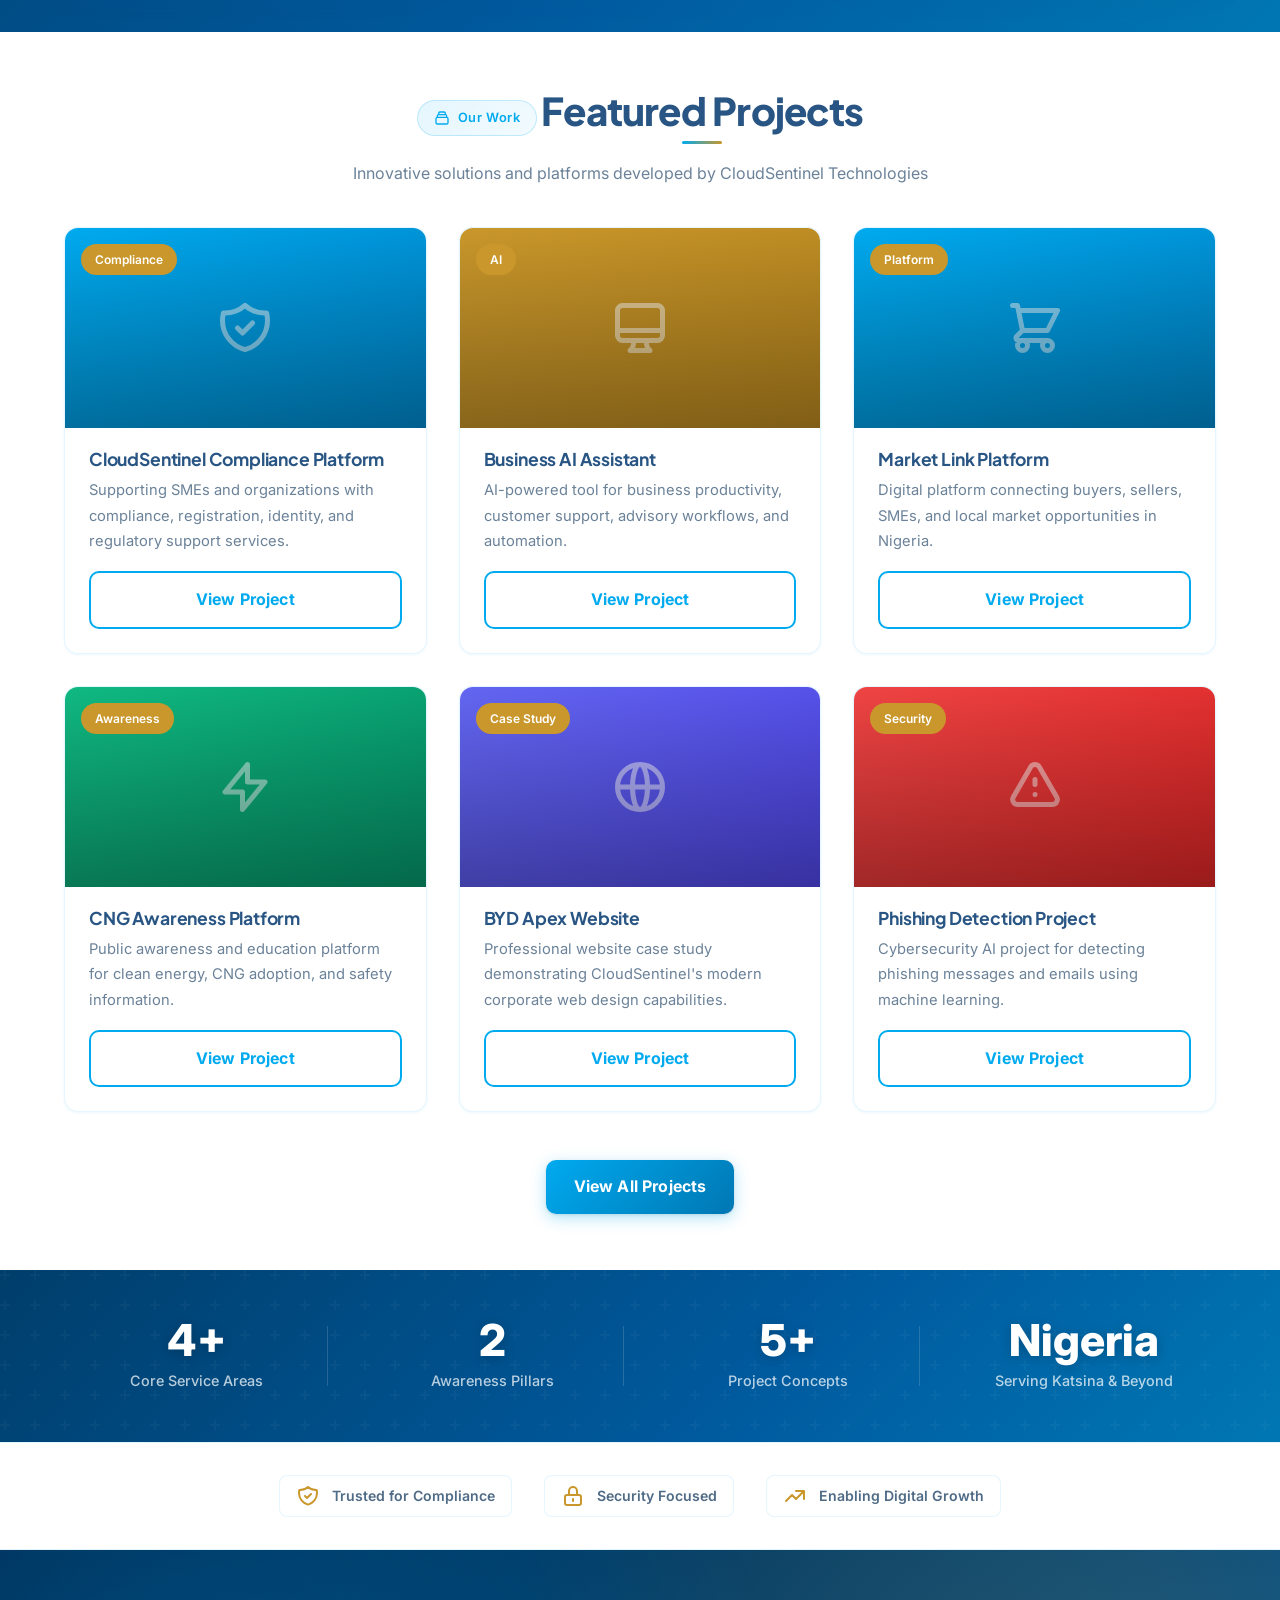
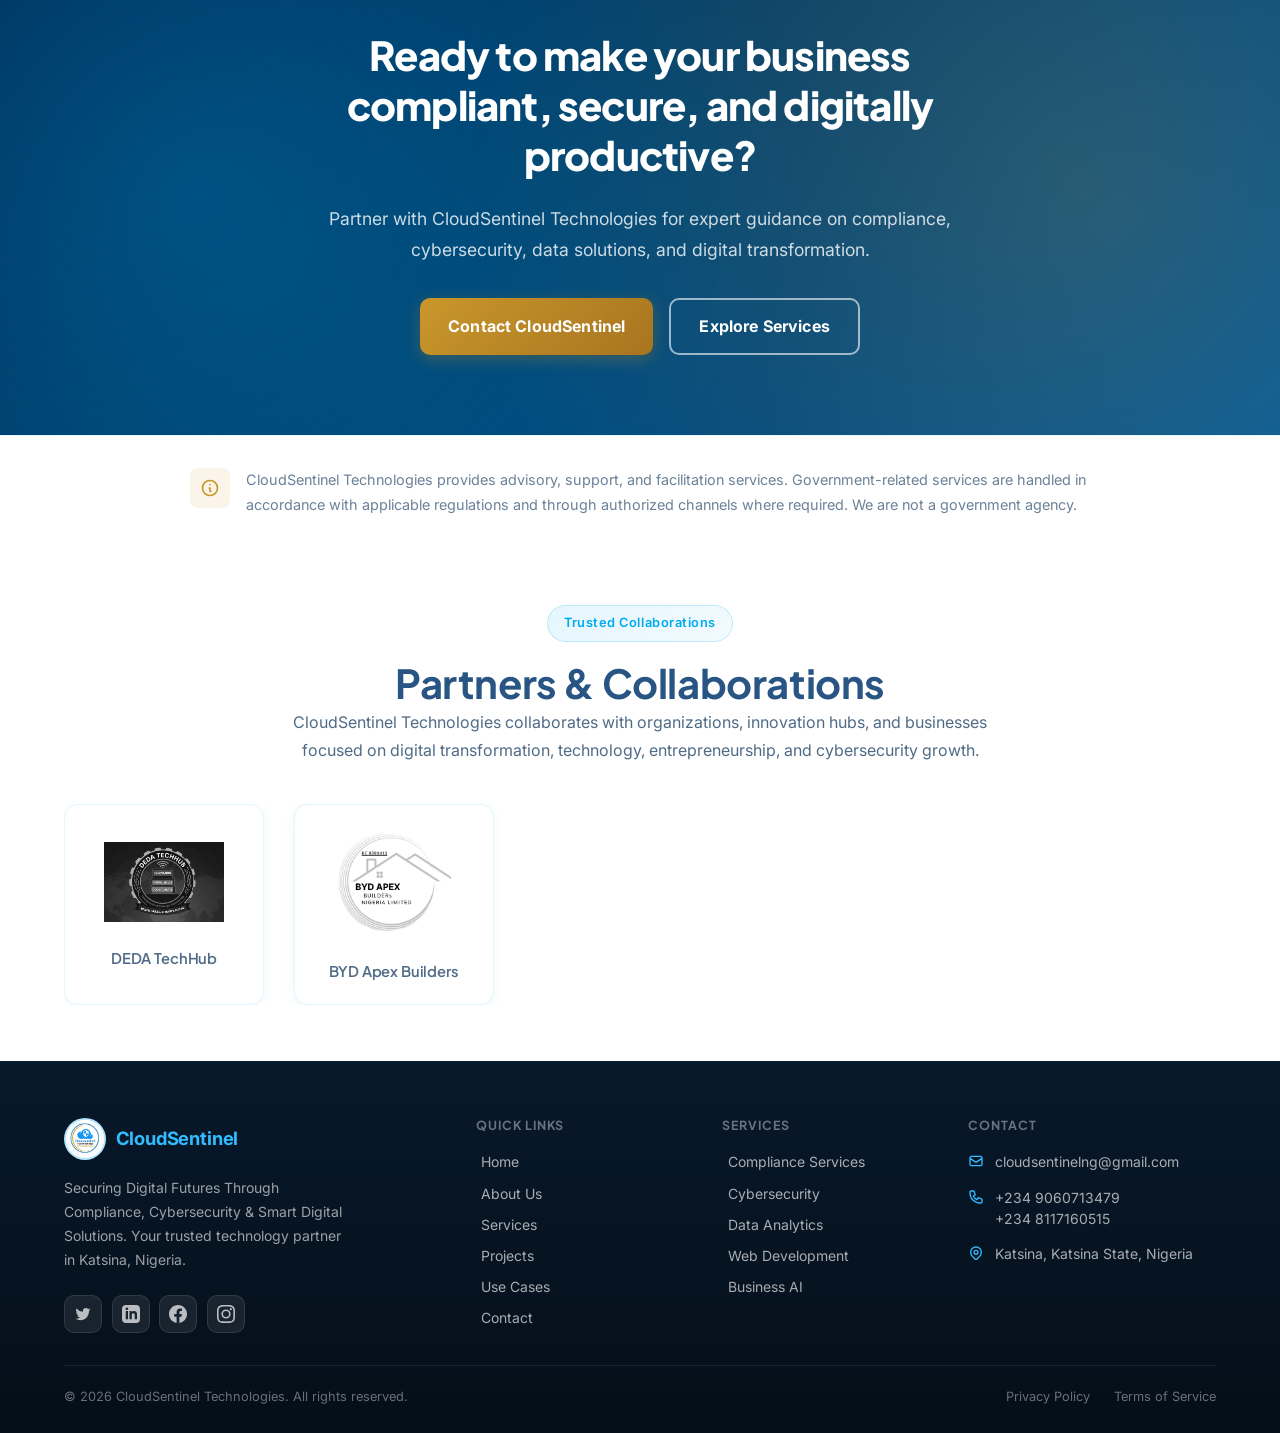
==== commit 2a1bf613: "Add data-i18n attributes for localization support" ====
--- a/index.html
+++ b/index.html
@@ -30,12 +30,12 @@
         </a>
 
         <ul class="nav-menu">
-            <li><a href="index.html" class="nav-link active">Home</a></li>
-            <li><a href="about.html" class="nav-link">About</a></li>
-            <li><a href="services.html" class="nav-link">Services</a></li>
-            <li><a href="projects.html" class="nav-link">Projects</a></li>
-            <li><a href="use-cases.html" class="nav-link">Use Cases</a></li>
-            <li><a href="contact.html" class="btn btn-gold nav-cta">Contact Us</a></li>
+            <li><a href="index.html" class="nav-link active" data-i18n="nav_home">Home</a></li>
+            <li><a href="about.html" class="nav-link" data-i18n="nav_about">About</a></li>
+            <li><a href="services.html" class="nav-link" data-i18n="nav_services">Services</a></li>
+            <li><a href="projects.html" class="nav-link" data-i18n="nav_projects">Projects</a></li>
+            <li><a href="use-cases.html" class="nav-link" data-i18n="nav_usecases">Use Cases</a></li>
+            <li><a href="contact.html" class="btn btn-gold nav-cta" data-i18n="nav_contact">Contact Us</a></li>
         </ul>
 
         <button class="nav-toggle" aria-label="Toggle navigation">
@@ -76,13 +76,13 @@
             </svg> Cybersecurity | Compliance | Digital Solutions
                     </div>
                     
-                    <h2 class="hero-title">
+                    <h1 class="hero-title">
                     <span data-i18n="hero_title_1">Securing Digital Futures</span>
                     <span data-i18n="hero_title_2">Through</span>
                     <span class="text-gold" data-i18n="hero_title_3">Compliance,
                     Cybersecurity</span>
                     <span data-i18n="hero_title_4">& Smart Digital Solutions</span>
-                    </h2>
+                    </h1>
 
                     <p class="hero-description">
                         CloudSentinel Technologies helps SMEs, NGOs, schools, and institutions become compliant, secure, data-driven, and digitally productive across Katsina, Nigeria and beyond.
@@ -740,6 +740,7 @@
 
     <!-- Scripts -->
     <script src="js/main.js"></script>
+    <script src="js/i18n.js"></script>
 </body>
 
 </html>
--- a/css/style.css
+++ b/css/style.css
@@ -3851,3 +3851,195 @@
     font-weight: 800;
     letter-spacing: -0.02em;
 }
+
+
+/* ============================================================
+   CS FIXES v3 — CIRCULAR LOGO + LANGUAGE SWITCHER
+   ============================================================ */
+
+/* ── 1. LOGO — force perfect circle everywhere ──────────────
+   Overrides all earlier rules (cascade — these come last) */
+.nav-logo img {
+    height: 44px;
+    width: 44px;
+    border-radius: 50%;
+    object-fit: cover;
+    object-position: center;
+    border: 2px solid rgba(255,255,255,0.25);
+    background: #fff;
+    transition: border-color 0.25s ease, transform 0.25s ease;
+    flex-shrink: 0;
+}
+.navbar.scrolled .nav-logo img {
+    border-color: rgba(0,170,239,0.3);
+}
+.nav-logo:hover img {
+    transform: rotate(8deg) scale(1.04);
+    border-color: var(--gold);
+}
+
+.footer-logo img {
+    height: 42px;
+    width: 42px;
+    border-radius: 50%;
+    object-fit: cover;
+    object-position: center;
+    border: 2px solid rgba(0,170,239,0.3);
+    background: #fff;
+    flex-shrink: 0;
+}
+
+/* Hub page navbar logo (inline-style pages) — same circular treatment */
+.navbar .nav-logo img,
+nav .nav-logo img {
+    border-radius: 50% !important;
+    object-fit: cover !important;
+}
+
+[data-theme="dark"] .nav-logo img { border-color: rgba(0,170,239,0.25); background: #0f1923; }
+[data-theme="dark"] .footer-logo img { border-color: rgba(0,170,239,0.25); background: #0f1923; }
+
+
+/* ============================================================
+   2. LANGUAGE SWITCHER — dropdown UI
+   ============================================================ */
+
+.lang-switcher {
+    position: relative;
+    flex-shrink: 0;
+}
+.lang-toggle {
+    display: flex;
+    align-items: center;
+    gap: 0.35rem;
+    height: 40px;
+    padding: 0 0.75rem;
+    border-radius: 20px;
+    border: 2px solid rgba(255,255,255,0.3);
+    background: rgba(255,255,255,0.1);
+    color: var(--white);
+    cursor: pointer;
+    font-size: 0.82rem;
+    font-weight: 600;
+    letter-spacing: 0.01em;
+    transition: all 0.25s ease;
+    backdrop-filter: blur(10px);
+}
+.navbar.scrolled .lang-toggle {
+    border-color: rgba(0,170,239,0.3);
+    color: var(--primary);
+    background: rgba(0,170,239,0.07);
+}
+.lang-toggle:hover {
+    background: var(--gold);
+    border-color: var(--gold);
+    color: #fff;
+}
+.lang-toggle svg.globe { width: 15px; height: 15px; }
+.lang-toggle svg.caret {
+    width: 10px; height: 10px;
+    transition: transform 0.2s ease;
+}
+.lang-switcher.open .lang-toggle svg.caret { transform: rotate(180deg); }
+
+.lang-dropdown {
+    position: absolute;
+    top: calc(100% + 10px);
+    right: 0;
+    min-width: 170px;
+    background: #fff;
+    border-radius: 12px;
+    box-shadow: 0 12px 36px rgba(0,30,60,0.18), 0 2px 8px rgba(0,0,0,0.06);
+    border: 1px solid rgba(0,170,239,0.12);
+    padding: 0.5rem;
+    opacity: 0;
+    visibility: hidden;
+    transform: translateY(-8px);
+    transition: all 0.22s ease;
+    z-index: 1100;
+}
+.lang-switcher.open .lang-dropdown {
+    opacity: 1;
+    visibility: visible;
+    transform: translateY(0);
+}
+.lang-option {
+    display: flex;
+    align-items: center;
+    gap: 0.6rem;
+    width: 100%;
+    padding: 0.6rem 0.75rem;
+    border-radius: 8px;
+    background: none;
+    border: none;
+    cursor: pointer;
+    font-size: 0.88rem;
+    font-weight: 500;
+    color: var(--text-primary);
+    text-align: left;
+    transition: background 0.18s ease;
+}
+.lang-option:hover { background: rgba(0,170,239,0.07); }
+.lang-option.active {
+    background: rgba(0,170,239,0.1);
+    color: var(--primary);
+    font-weight: 700;
+}
+.lang-option .flag {
+    width: 22px;
+    height: 22px;
+    border-radius: 50%;
+    display: flex;
+    align-items: center;
+    justify-content: center;
+    font-size: 0.7rem;
+    font-weight: 800;
+    color: #fff;
+    flex-shrink: 0;
+}
+.lang-option .check {
+    margin-left: auto;
+    width: 16px; height: 16px;
+    color: var(--primary);
+    display: none;
+}
+.lang-option.active .check { display: block; }
+
+/* Flag color codes per language */
+.flag-en { background: linear-gradient(135deg, #00AAEF, #007EC4); }
+.flag-ha { background: linear-gradient(135deg, #C9972B, #A87520); }
+.flag-yo { background: linear-gradient(135deg, #16a34a, #15803d); }
+.flag-ig { background: linear-gradient(135deg, #dc2626, #b91c1c); }
+
+[data-theme="dark"] .lang-dropdown {
+    background: #19273a;
+    border-color: rgba(0,170,239,0.18);
+}
+[data-theme="dark"] .lang-option { color: var(--text-primary); }
+[data-theme="dark"] .lang-option:hover { background: rgba(0,170,239,0.1); }
+[data-theme="dark"] .lang-option.active { background: rgba(0,170,239,0.15); }
+
+/* Mobile: language switcher sits inline before hamburger */
+@media (max-width: 968px) {
+    .lang-toggle {
+        height: 36px;
+        padding: 0 0.6rem;
+        font-size: 0.78rem;
+    }
+    .lang-dropdown {
+        right: -10px;
+        min-width: 160px;
+    }
+}
+@media (max-width: 480px) {
+    .lang-toggle span.lang-label { display: none; }
+    .lang-toggle { width: 36px; padding: 0; justify-content: center; border-radius: 50%; }
+}
+
+/* Translatable text fade transition */
+[data-i18n] {
+    transition: opacity 0.15s ease;
+}
+.i18n-fading [data-i18n] {
+    opacity: 0.4;
+}
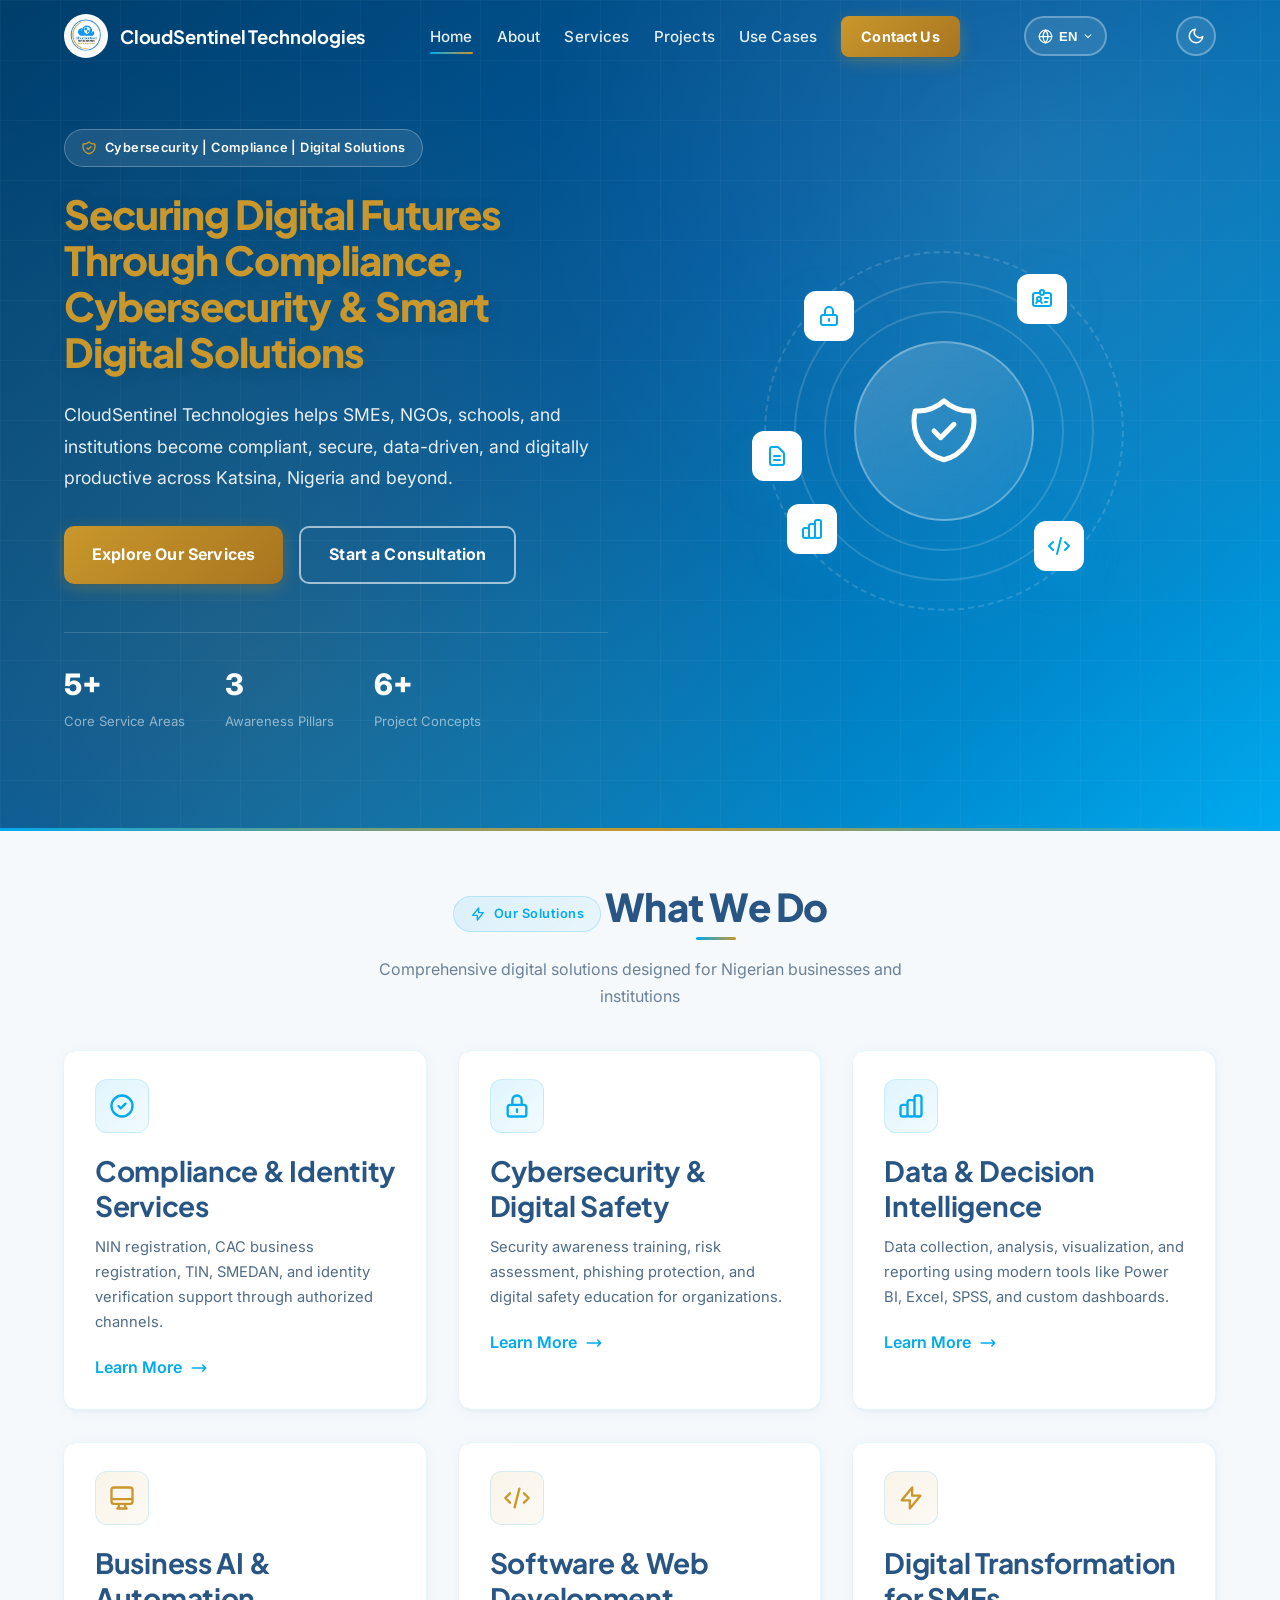
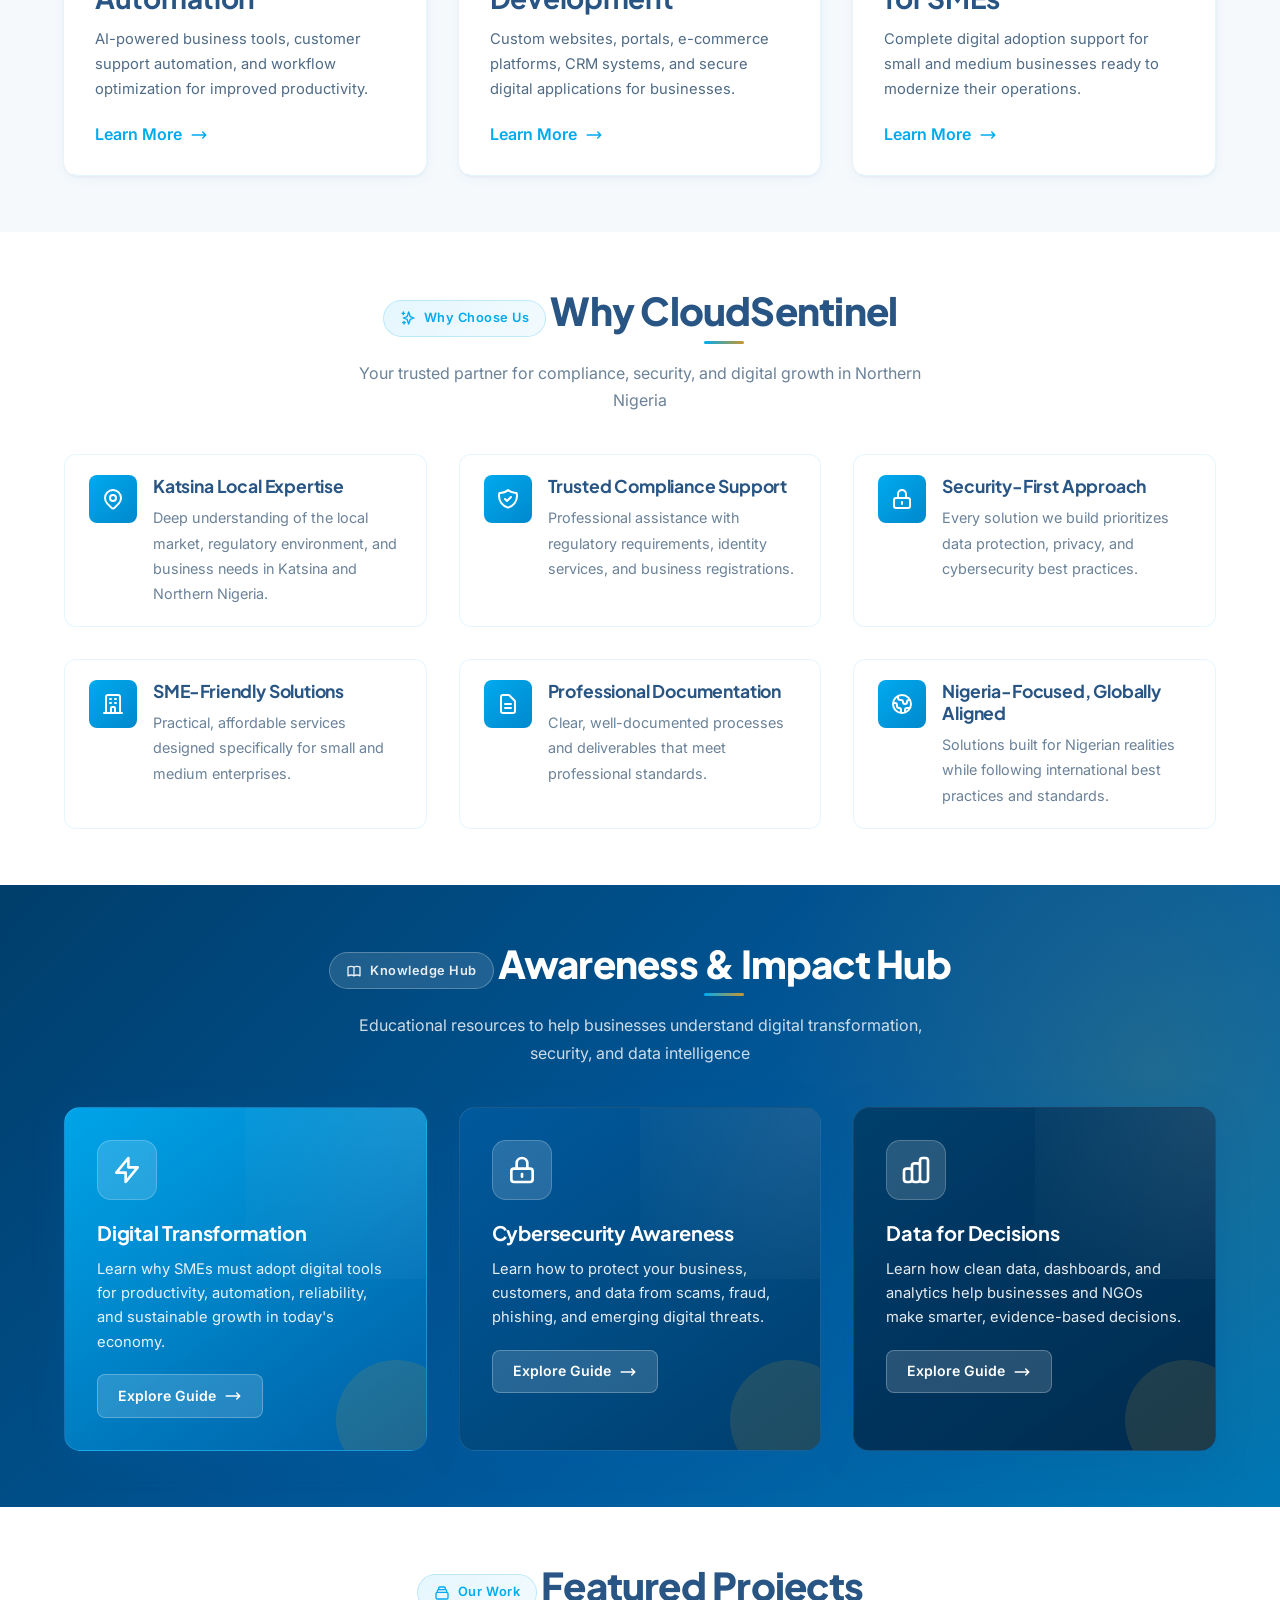
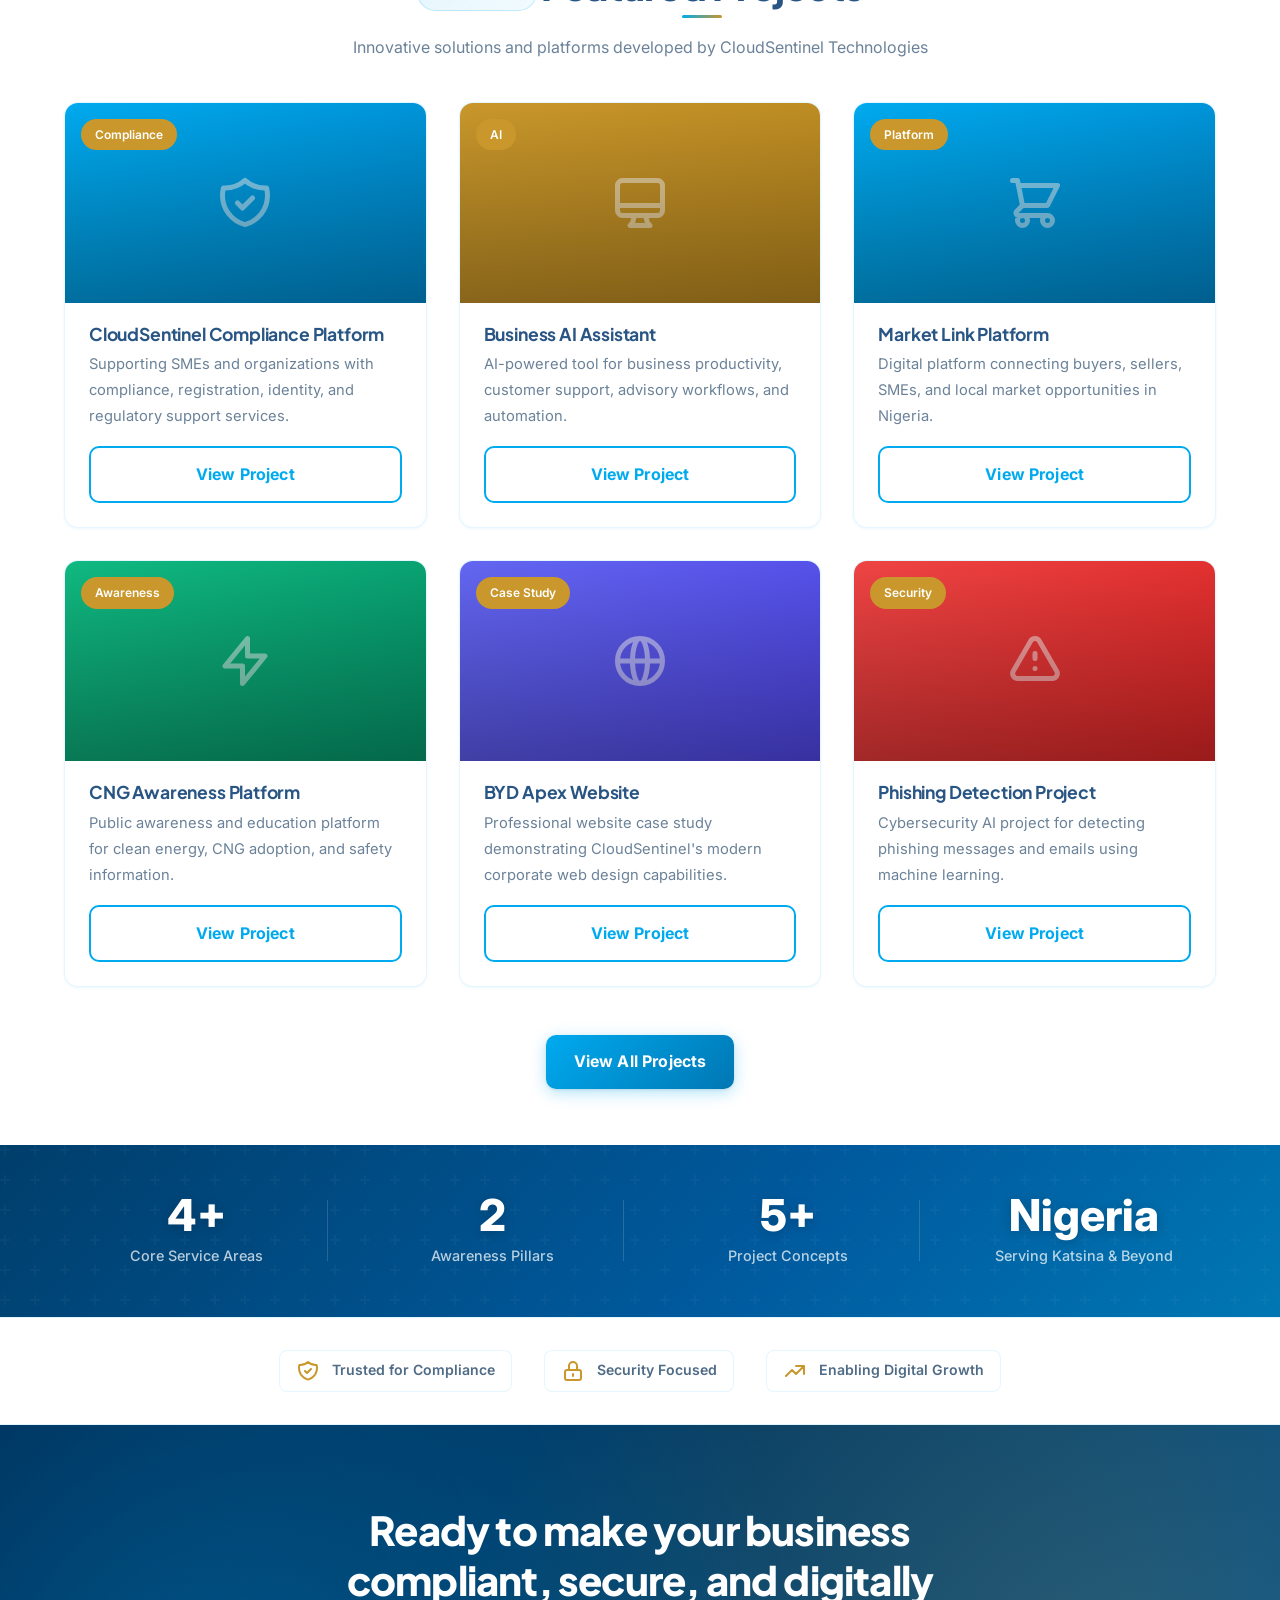
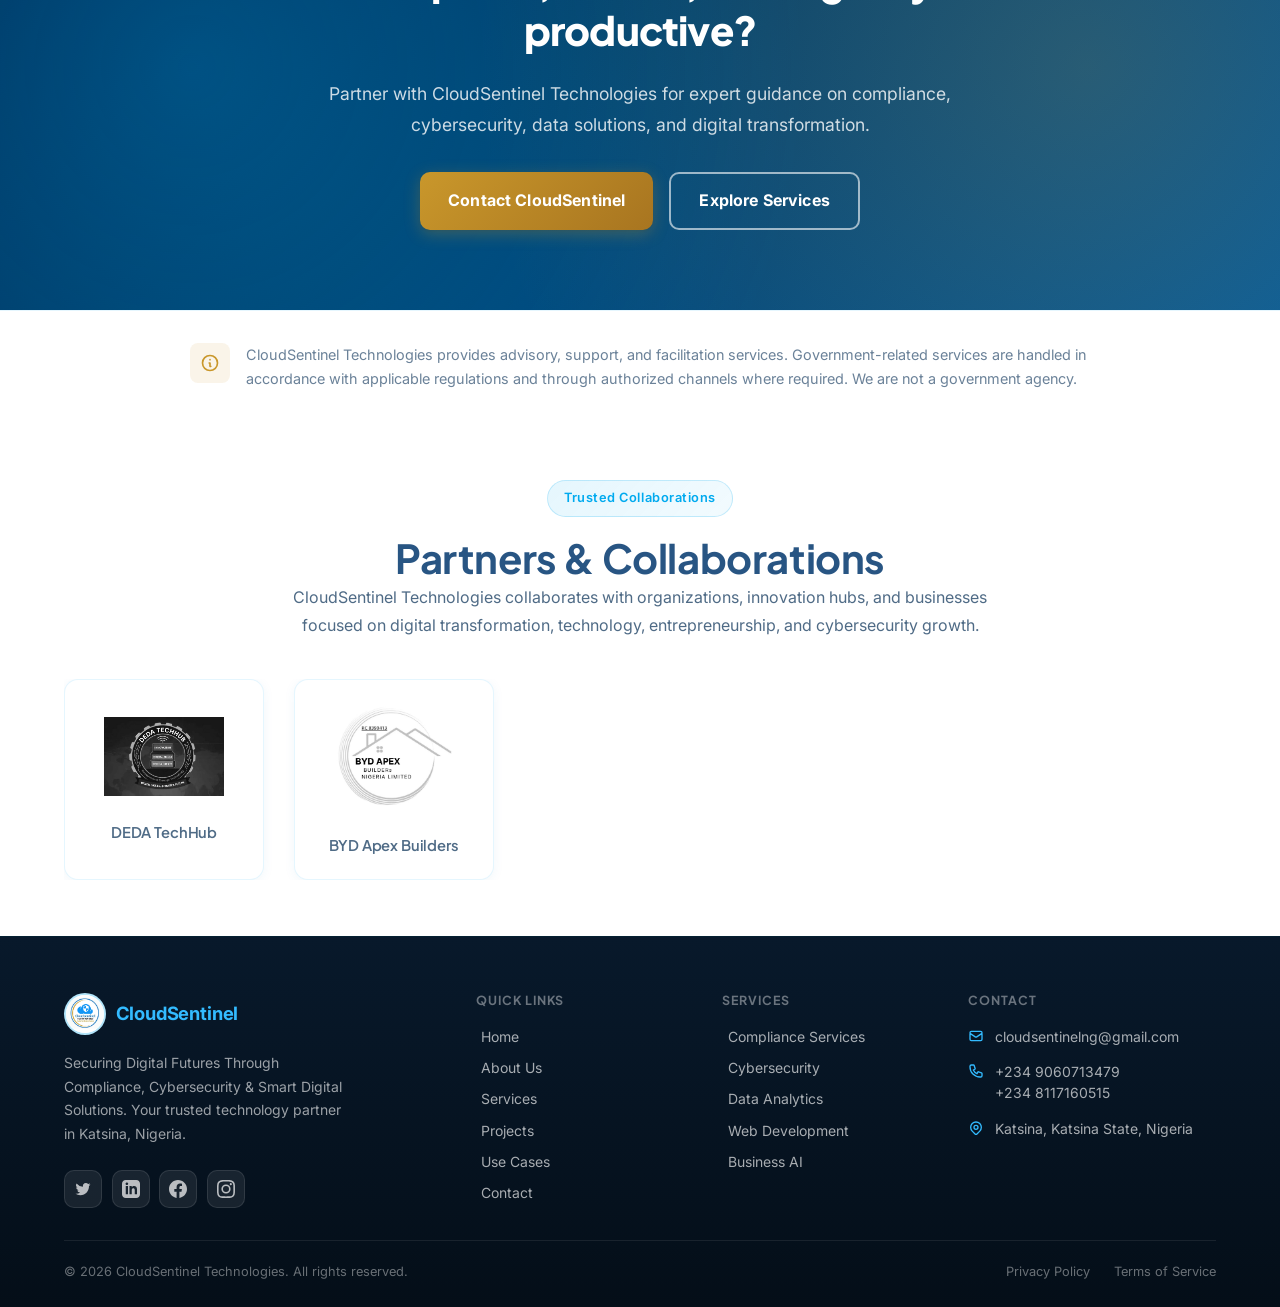
==== commit f4102f90: "Change hero title from h1 to h2" ====
--- a/index.html
+++ b/index.html
@@ -76,13 +76,13 @@
             </svg> Cybersecurity | Compliance | Digital Solutions
                     </div>
                     
-                    <h1 class="hero-title">
+                    <h2 class="hero-title">
                     <span data-i18n="hero_title_1">Securing Digital Futures</span>
                     <span data-i18n="hero_title_2">Through</span>
                     <span class="text-gold" data-i18n="hero_title_3">Compliance,
                     Cybersecurity</span>
                     <span data-i18n="hero_title_4">& Smart Digital Solutions</span>
-                    </h1>
+                    </h2>
 
                     <p class="hero-description">
                         CloudSentinel Technologies helps SMEs, NGOs, schools, and institutions become compliant, secure, data-driven, and digitally productive across Katsina, Nigeria and beyond.
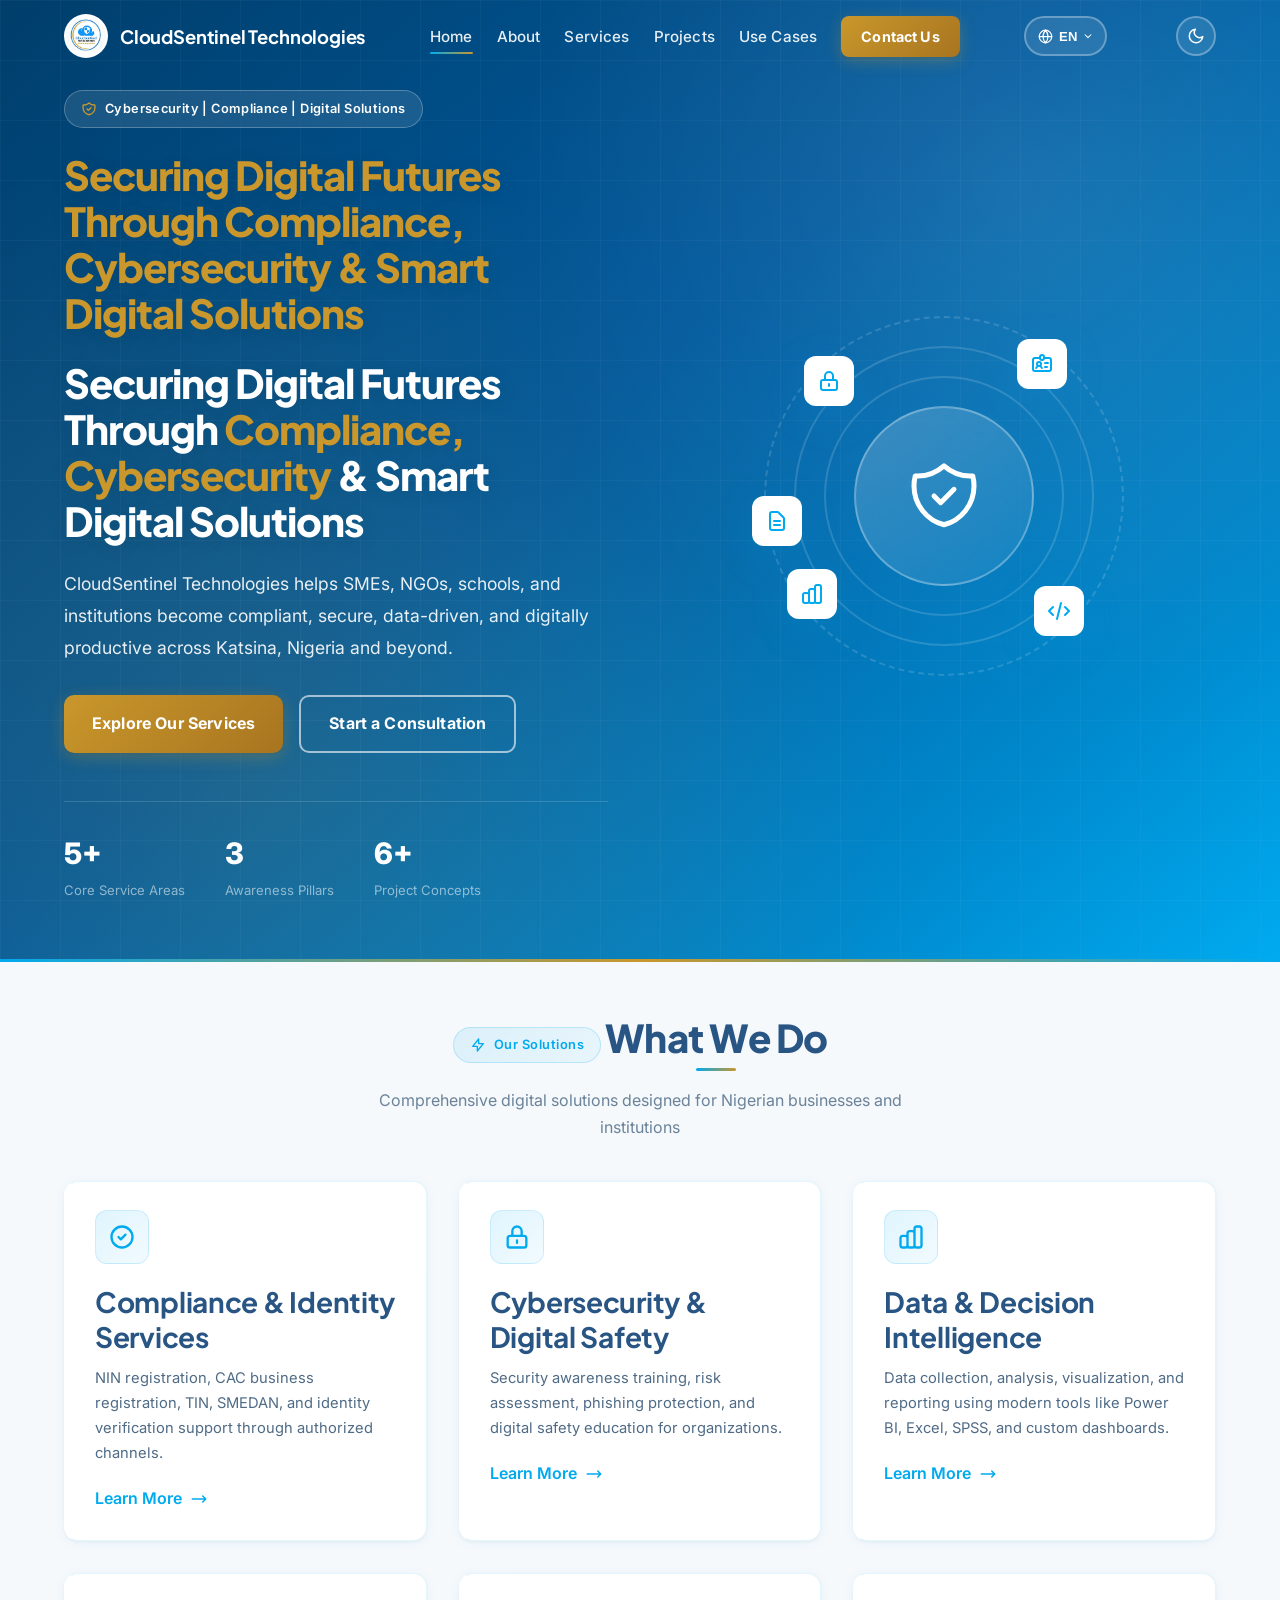
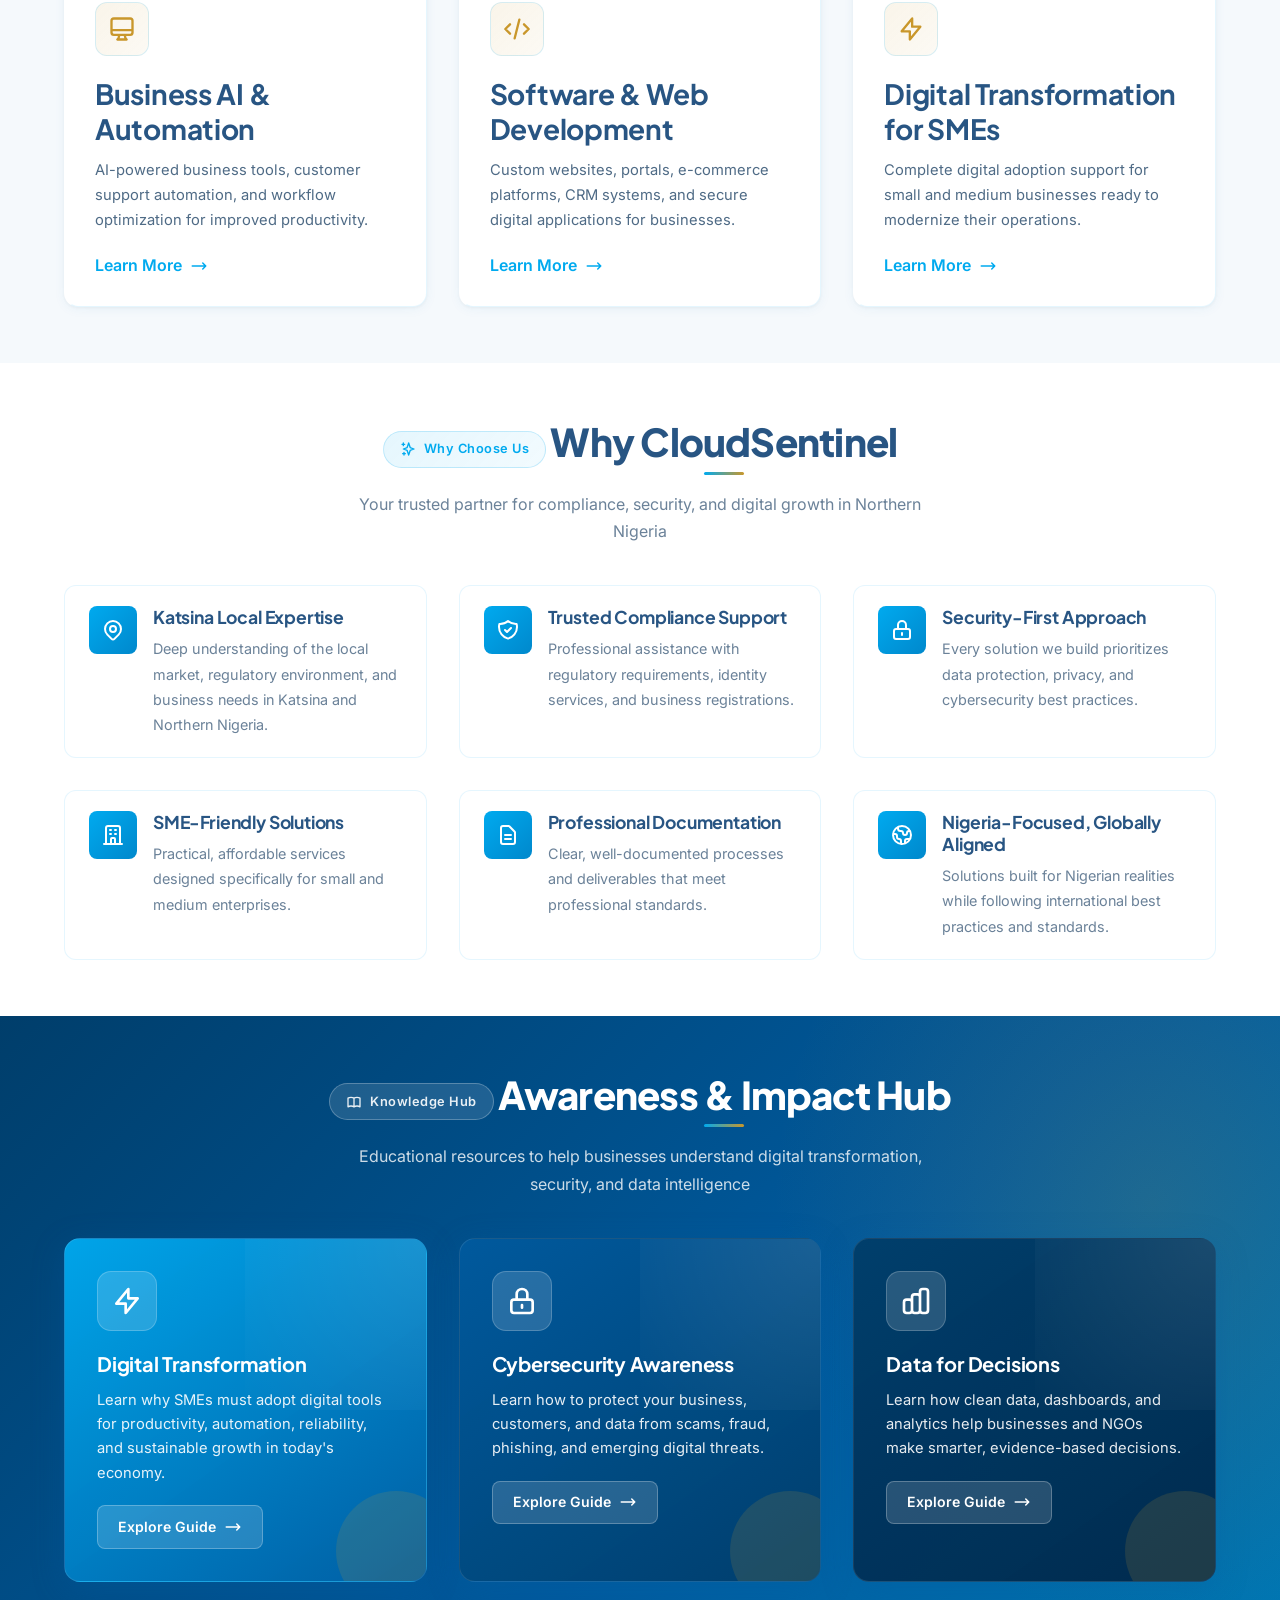
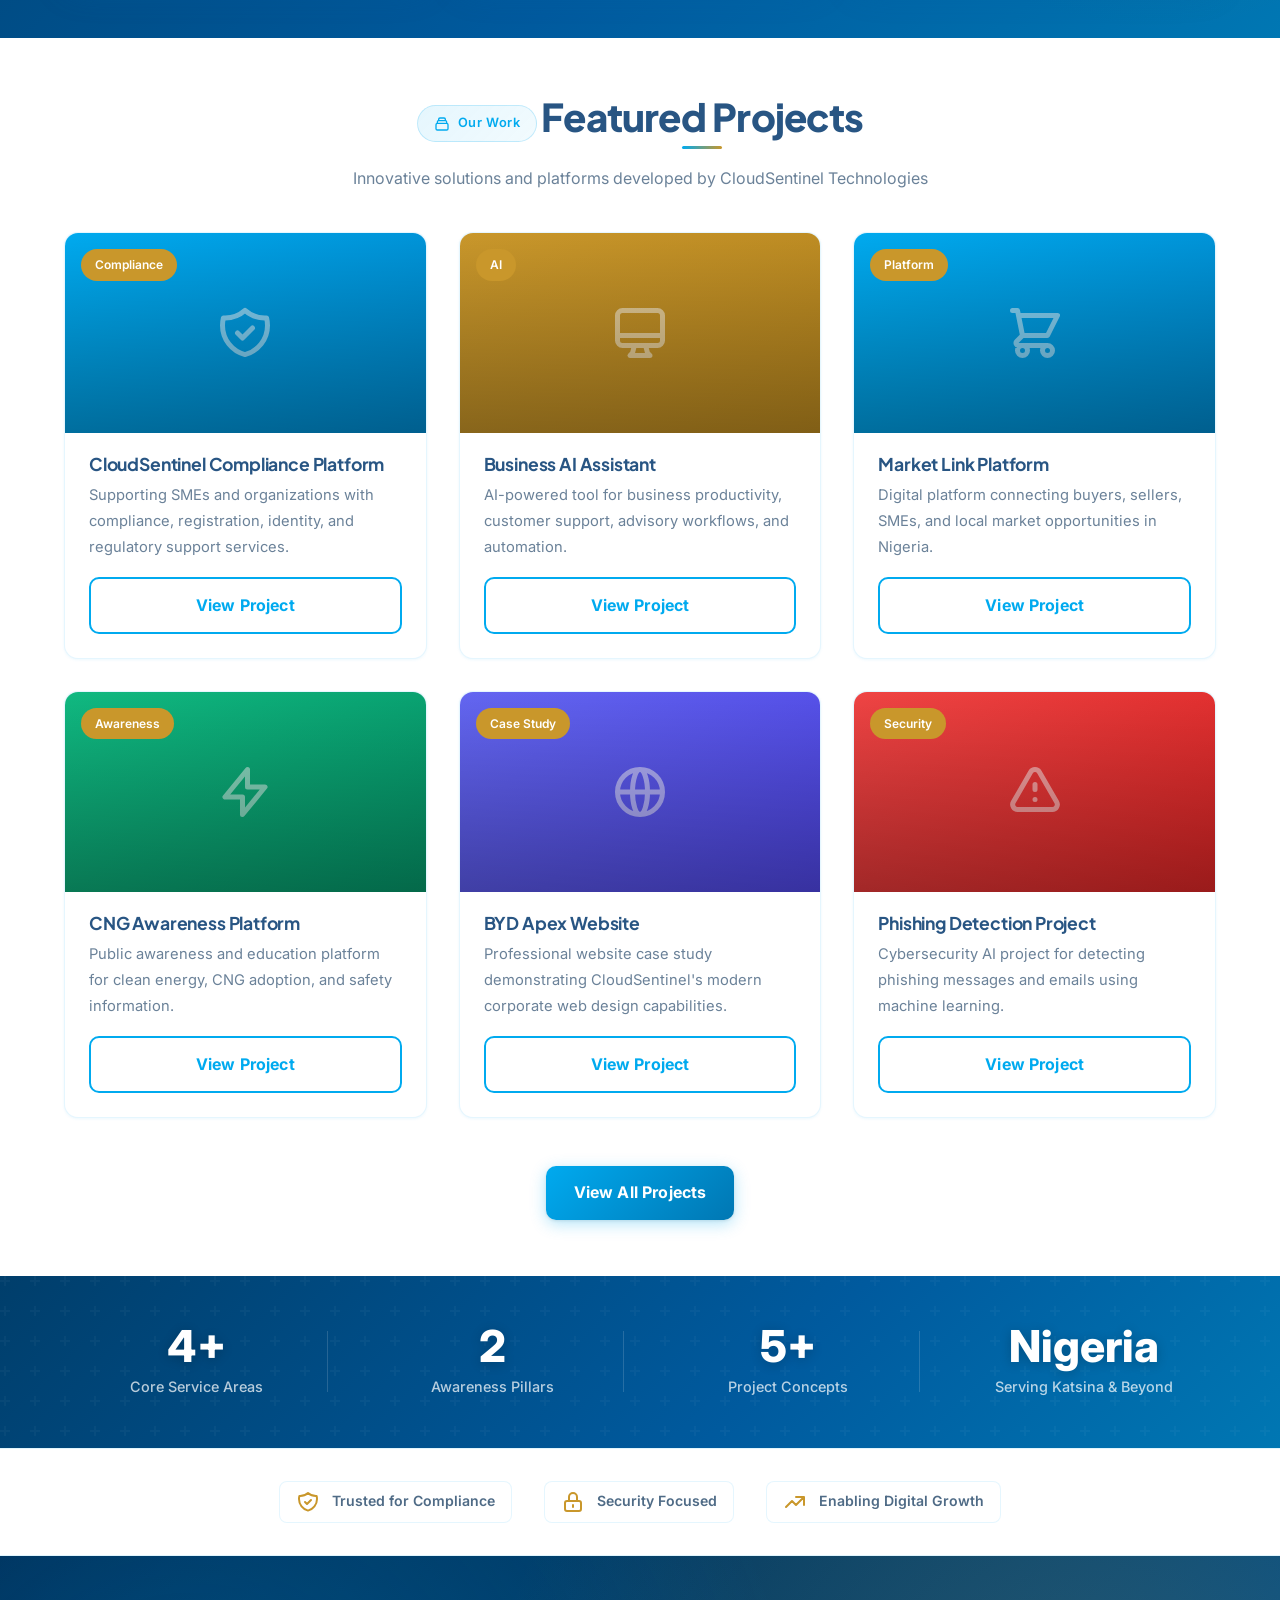
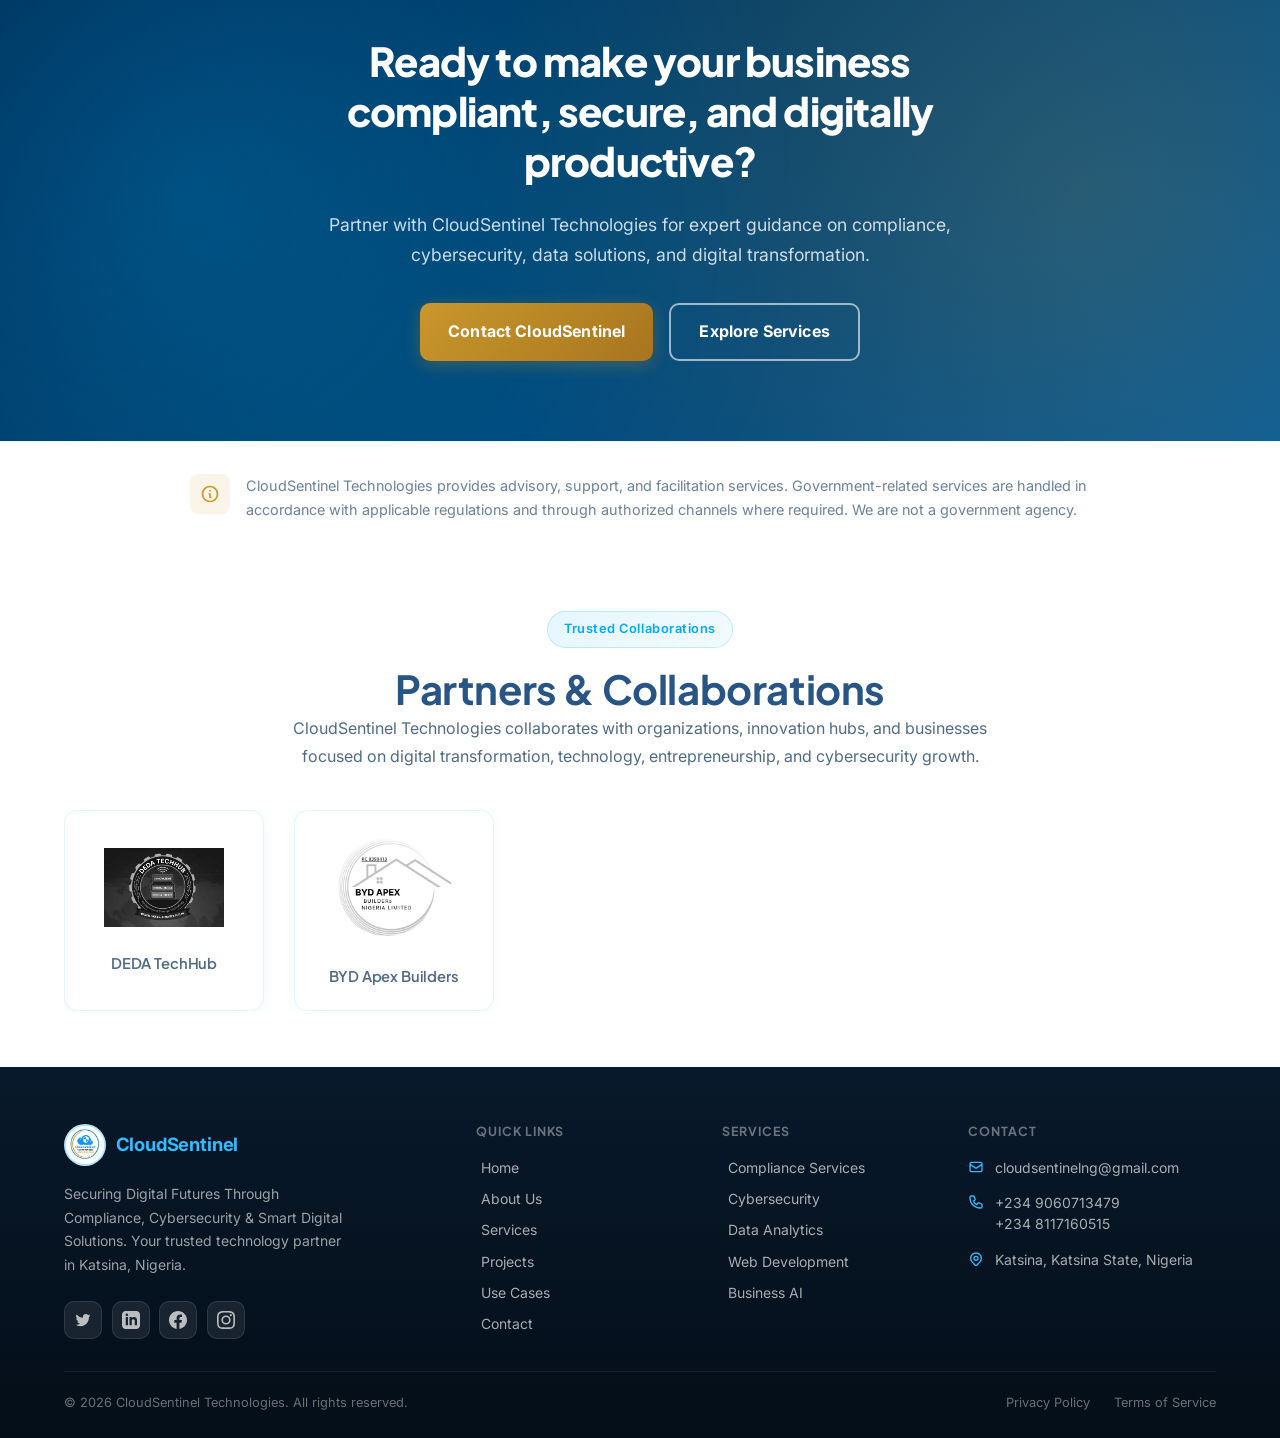
==== commit b525847b: "Update index.html" ====
--- a/index.html
+++ b/index.html
@@ -82,6 +82,10 @@
                     <span class="text-gold" data-i18n="hero_title_3">Compliance,
                     Cybersecurity</span>
                     <span data-i18n="hero_title_4">& Smart Digital Solutions</span>
+                    </h2>
+
+                    <h2 class="hero-title">
+                        Securing Digital Futures Through <span>Compliance, Cybersecurity</span> & Smart Digital Solutions
                     </h2>
 
                     <p class="hero-description">
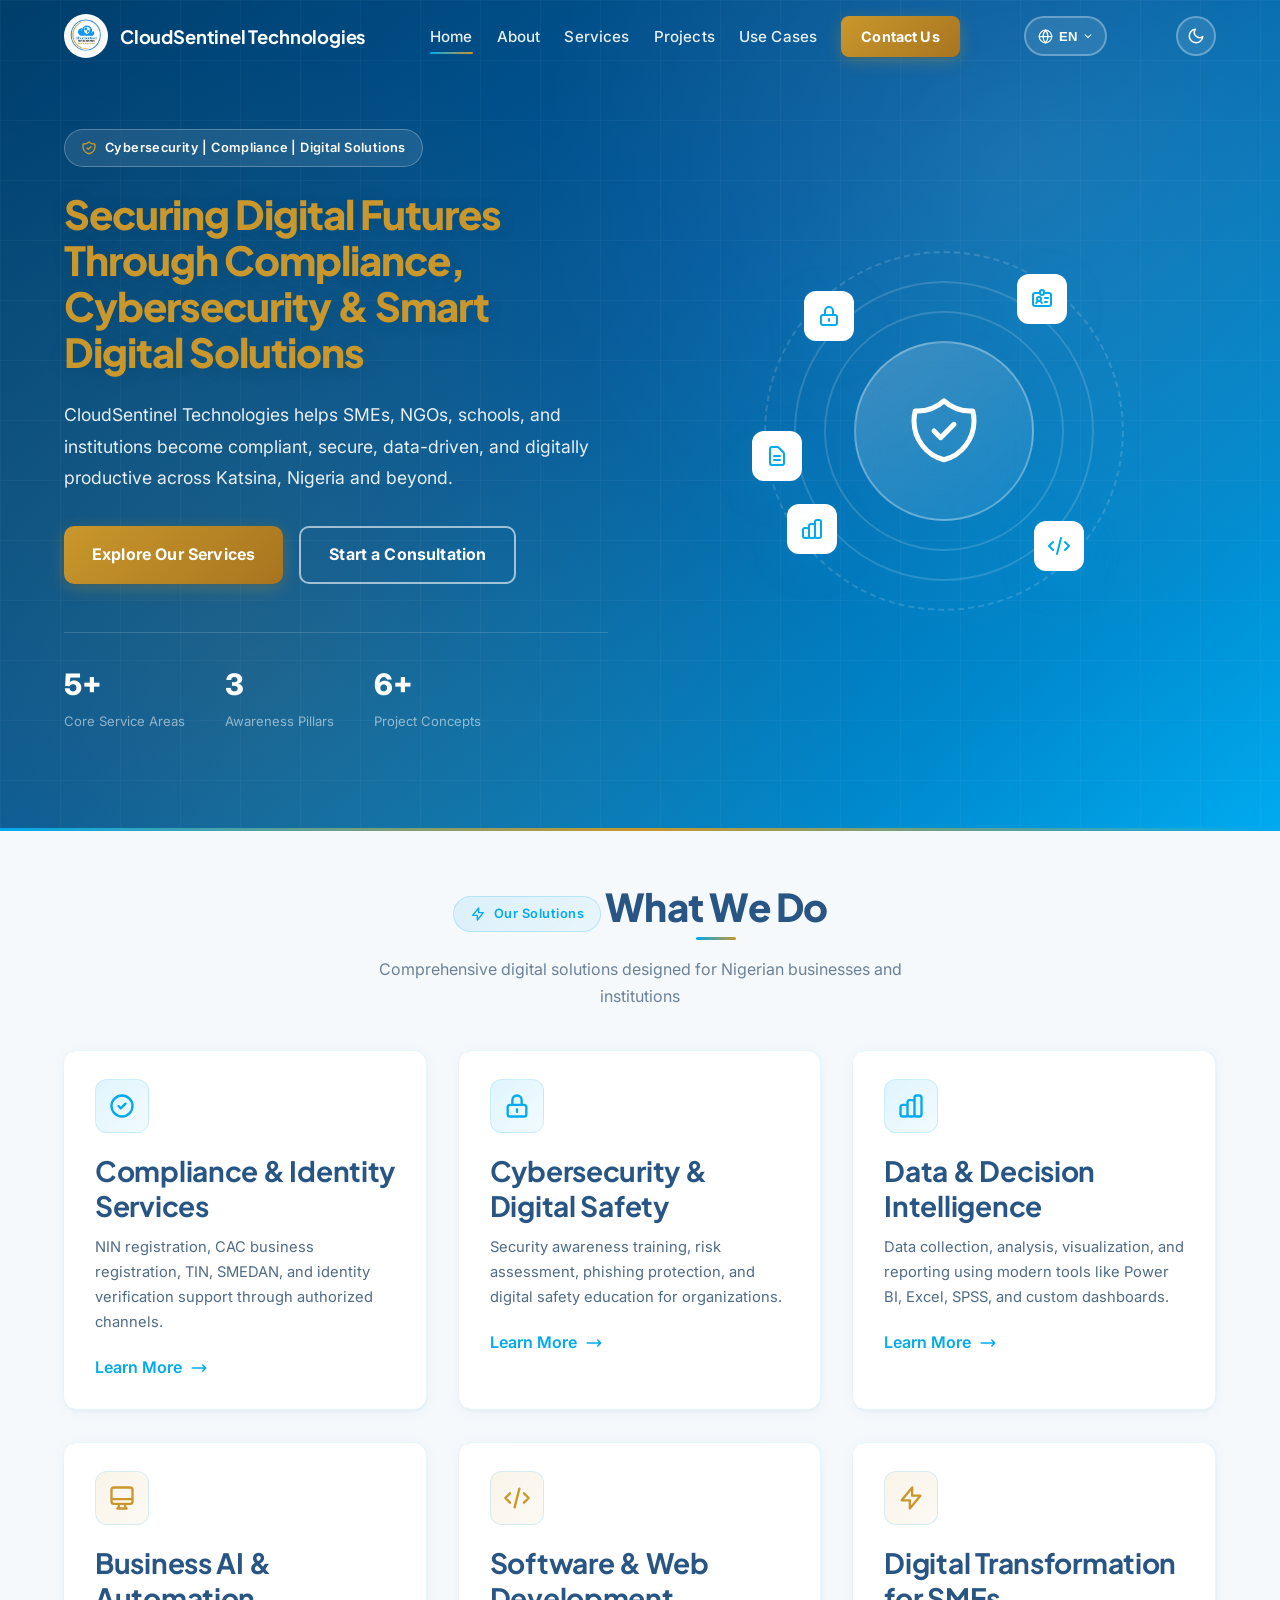
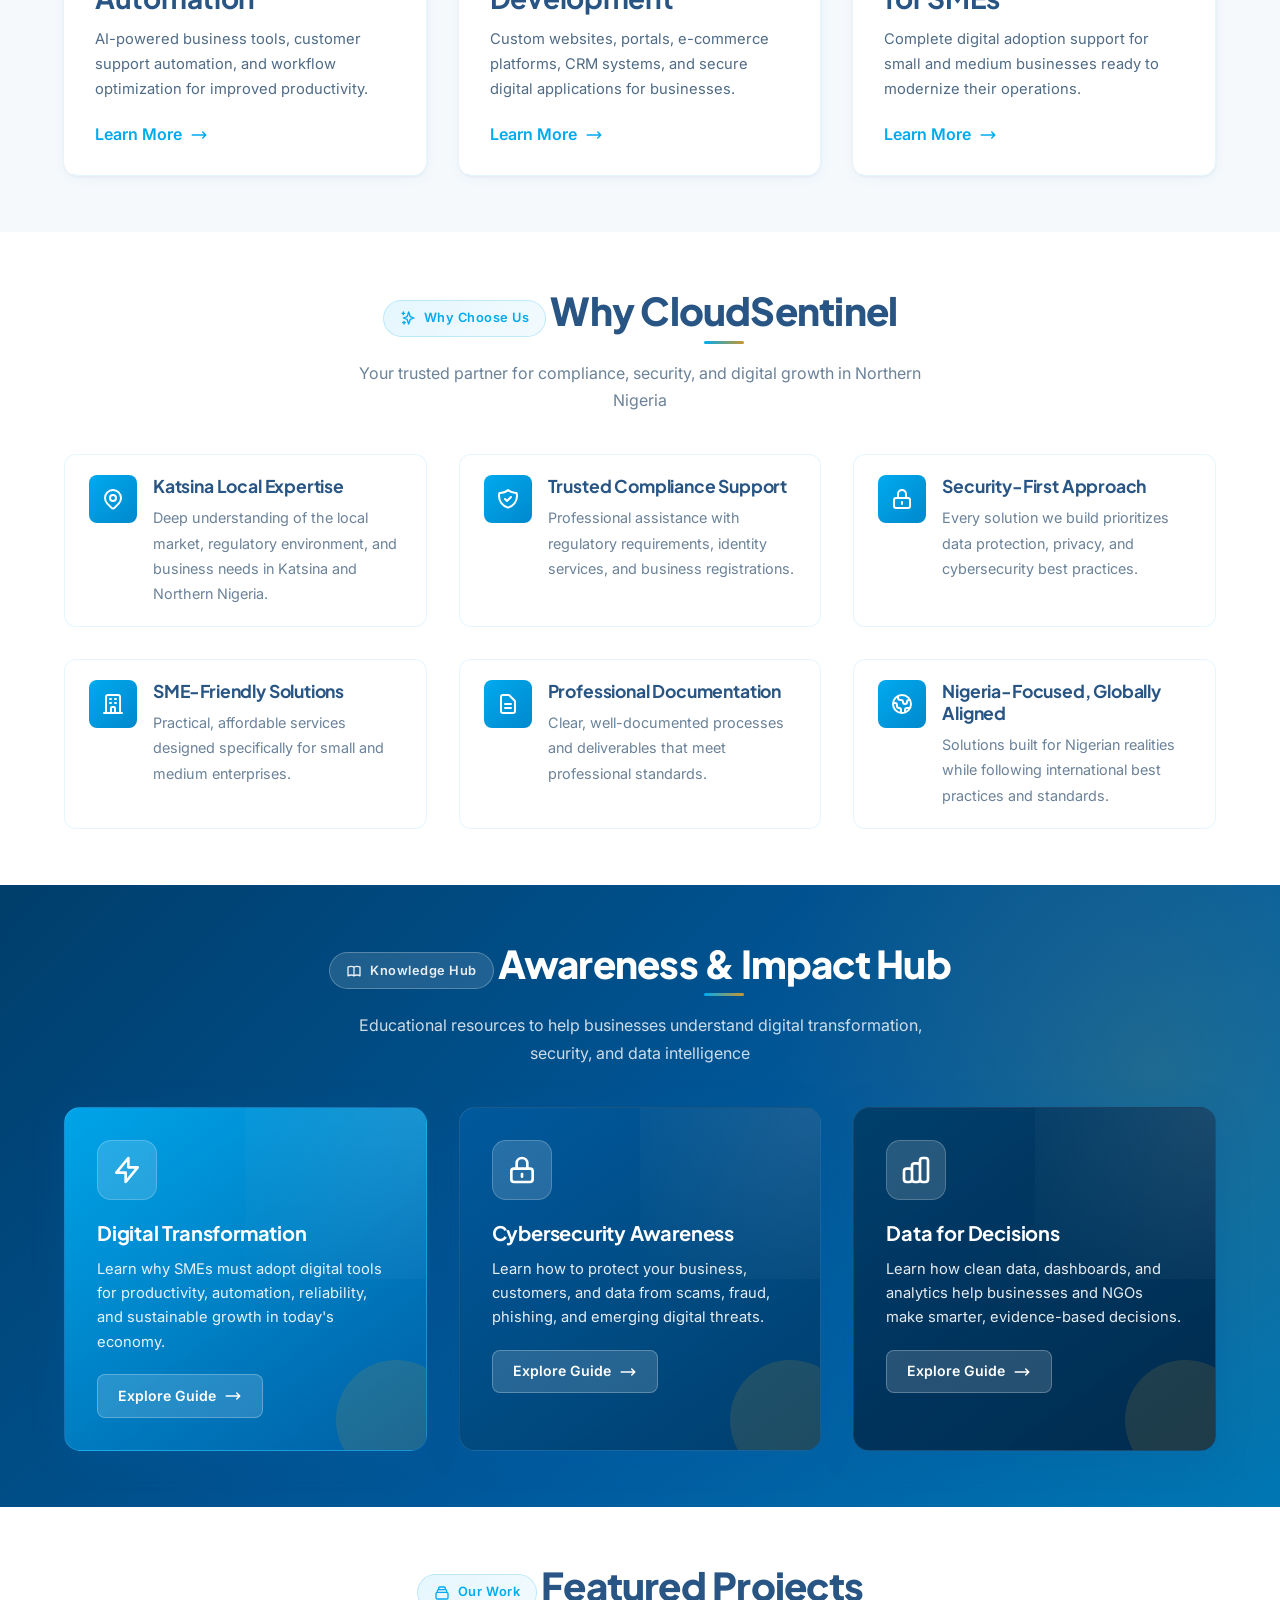
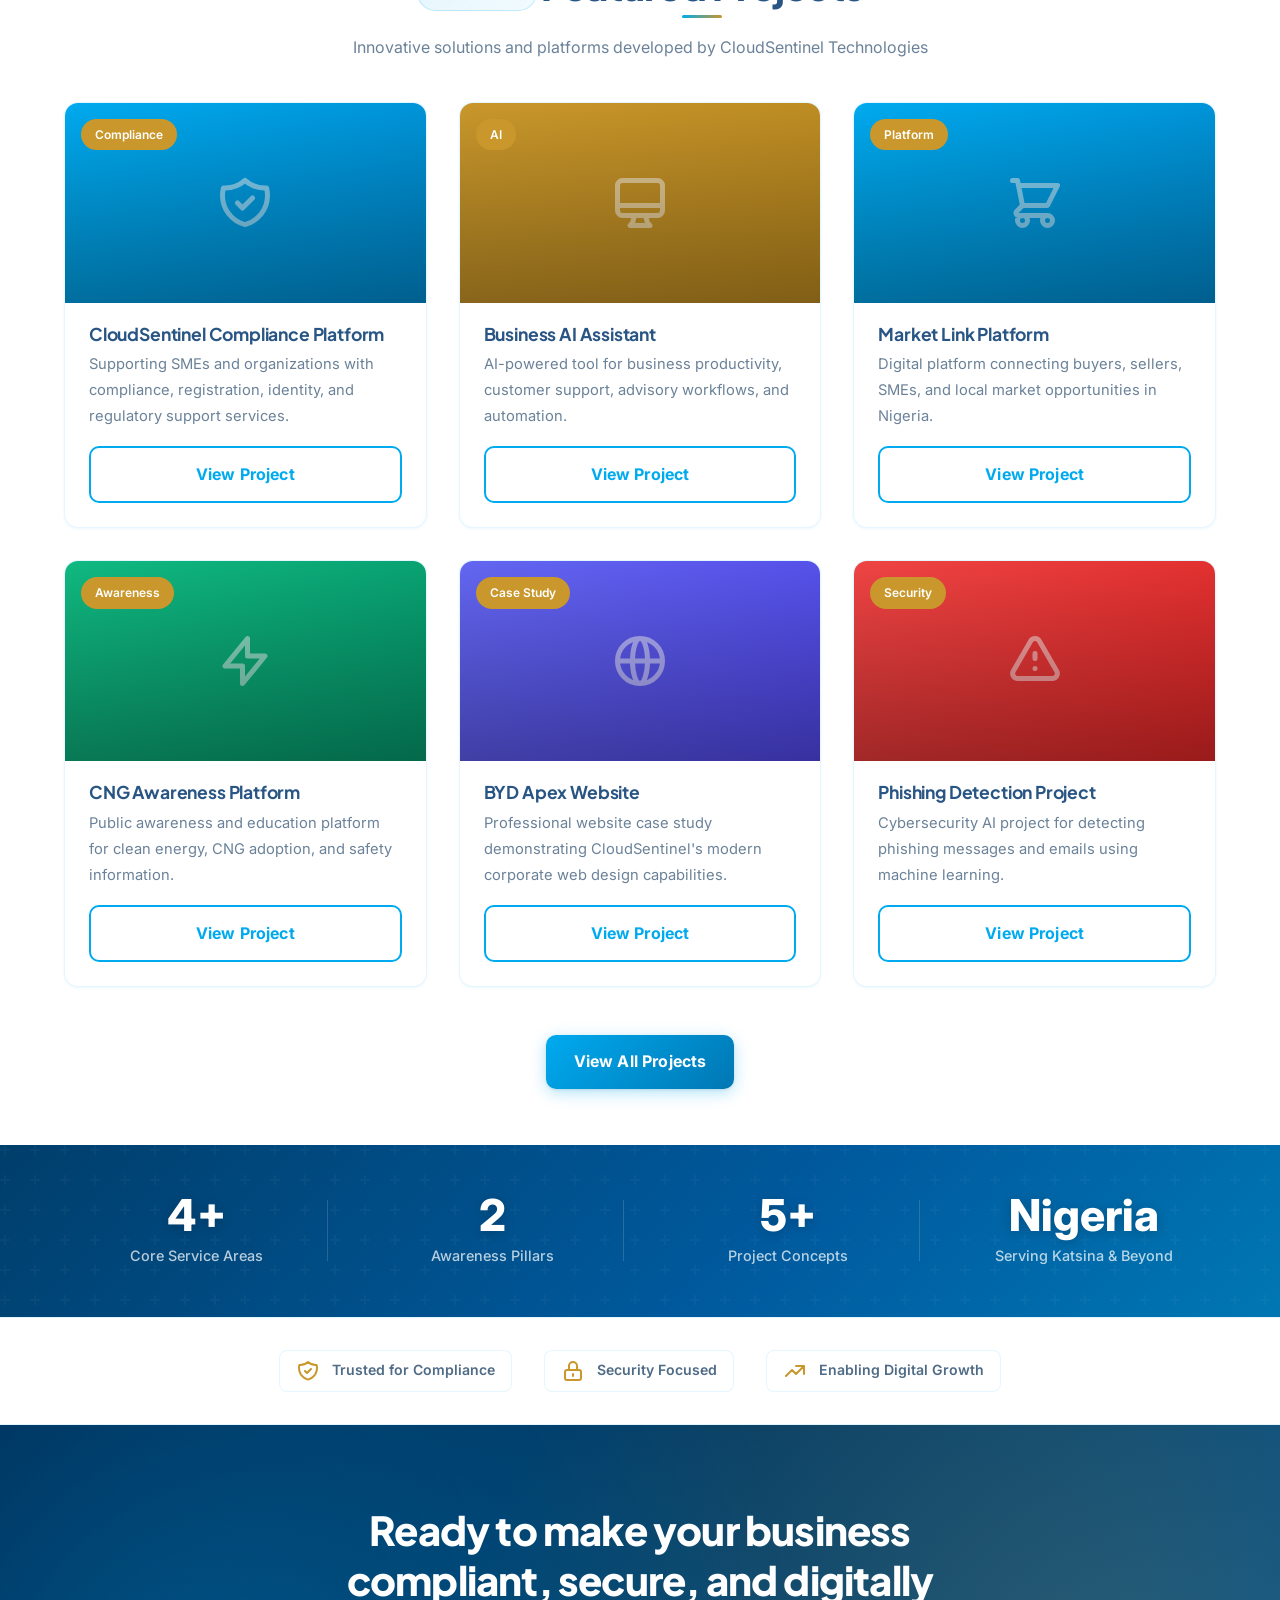
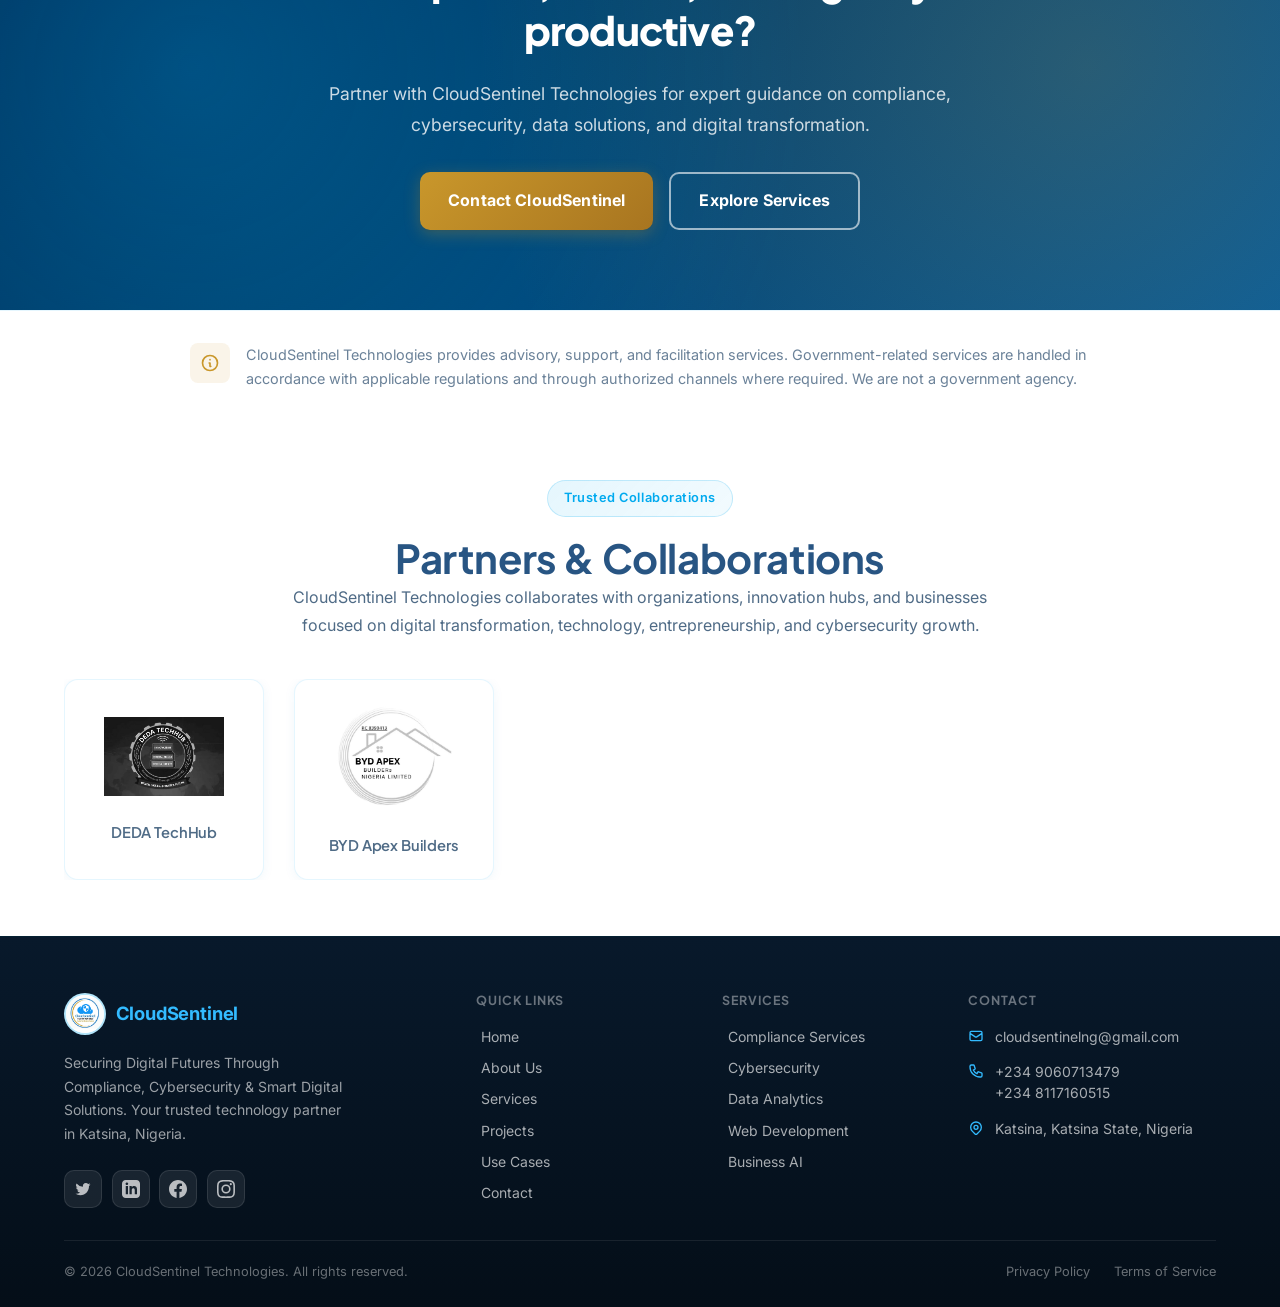
==== commit 56148566: "Remove hero title from index.html Removed redundant hero title from index.html." ====
--- a/index.html
+++ b/index.html
@@ -82,10 +82,6 @@
                     <span class="text-gold" data-i18n="hero_title_3">Compliance,
                     Cybersecurity</span>
                     <span data-i18n="hero_title_4">& Smart Digital Solutions</span>
-                    </h2>
-
-                    <h2 class="hero-title">
-                        Securing Digital Futures Through <span>Compliance, Cybersecurity</span> & Smart Digital Solutions
                     </h2>
 
                     <p class="hero-description">
